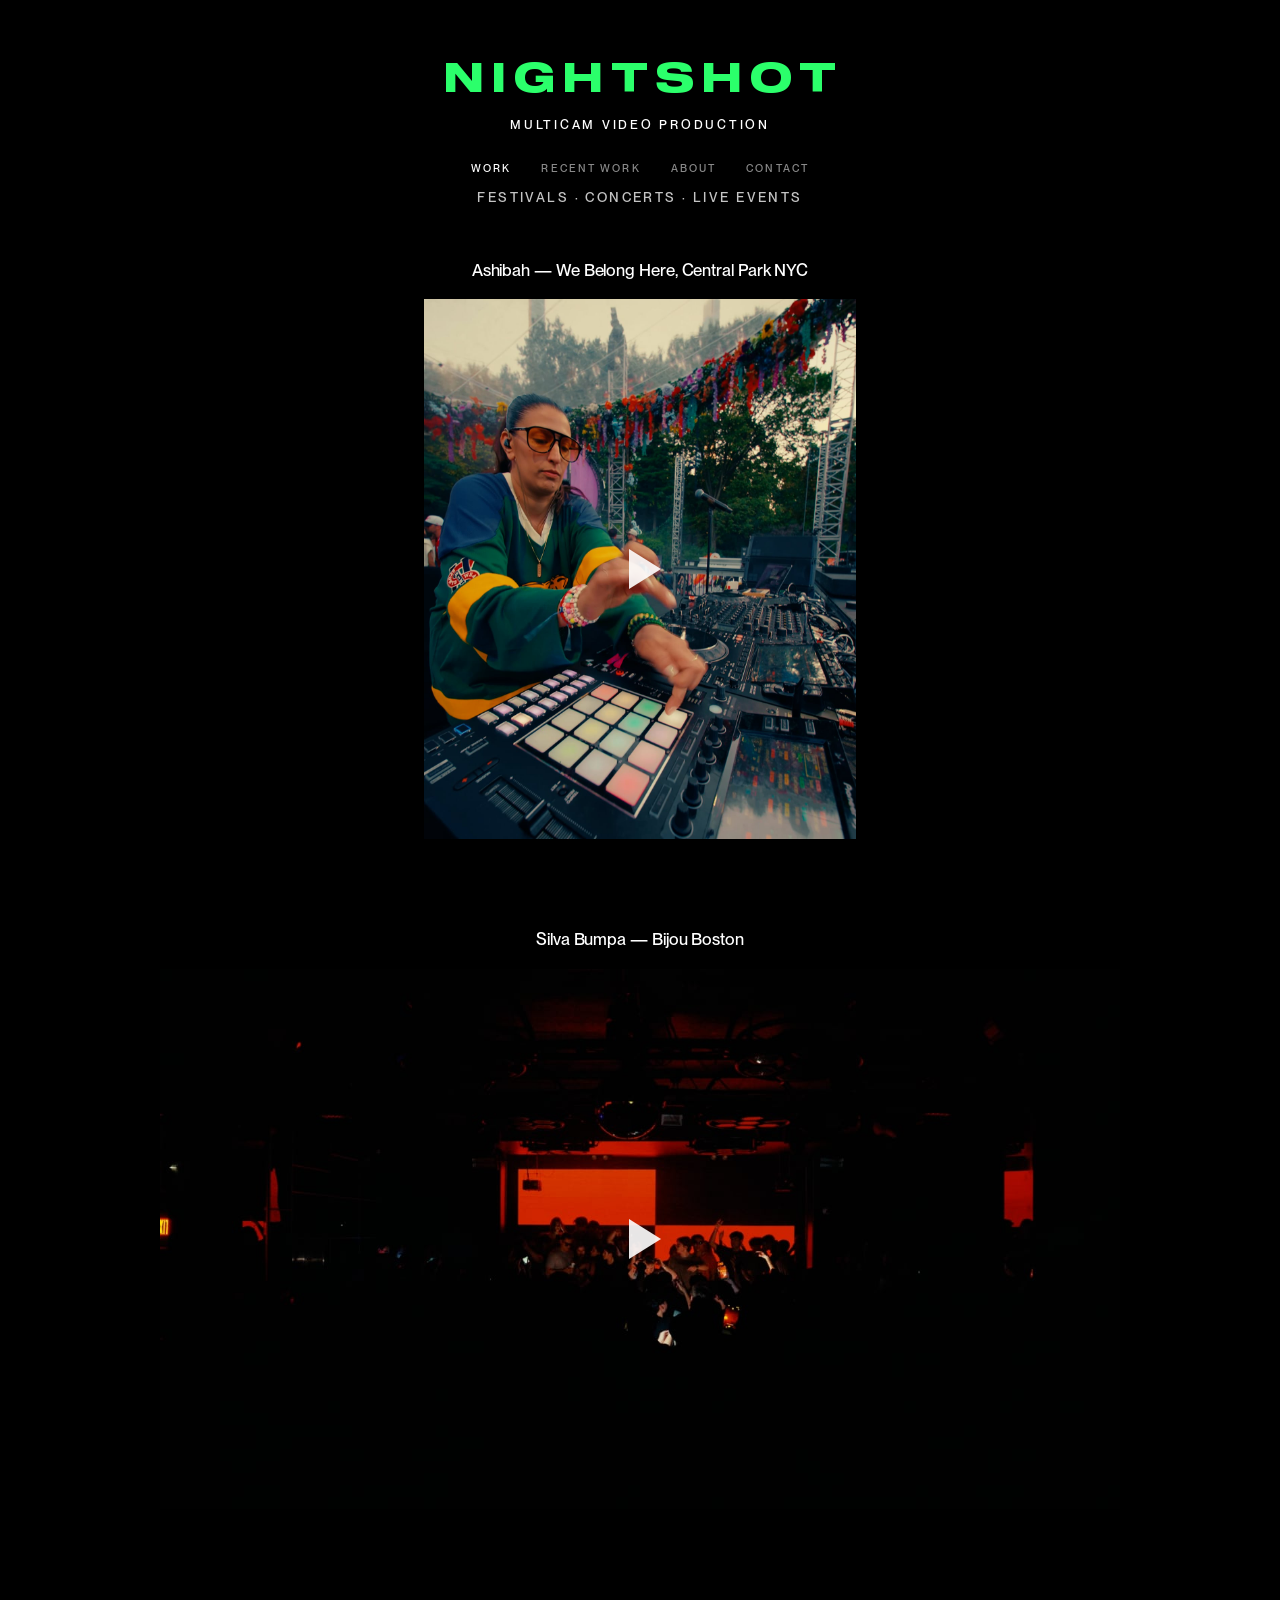
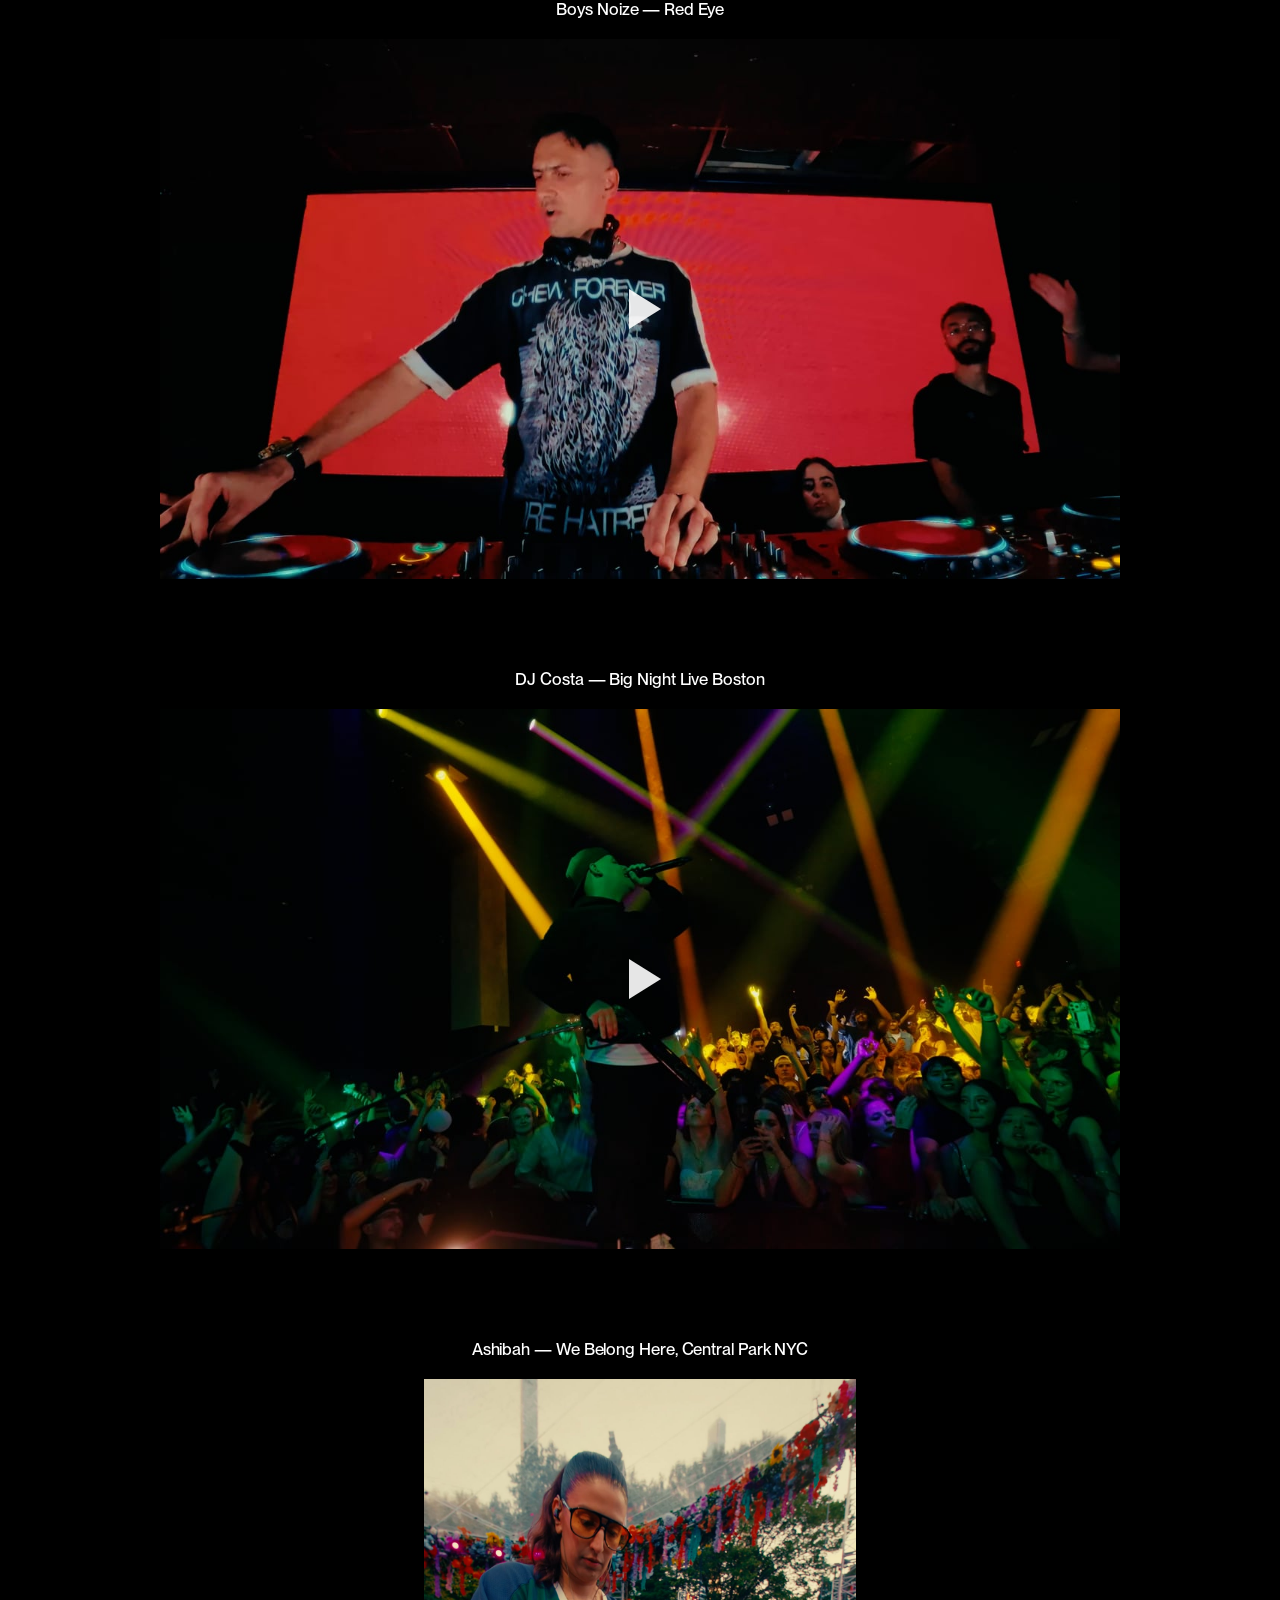
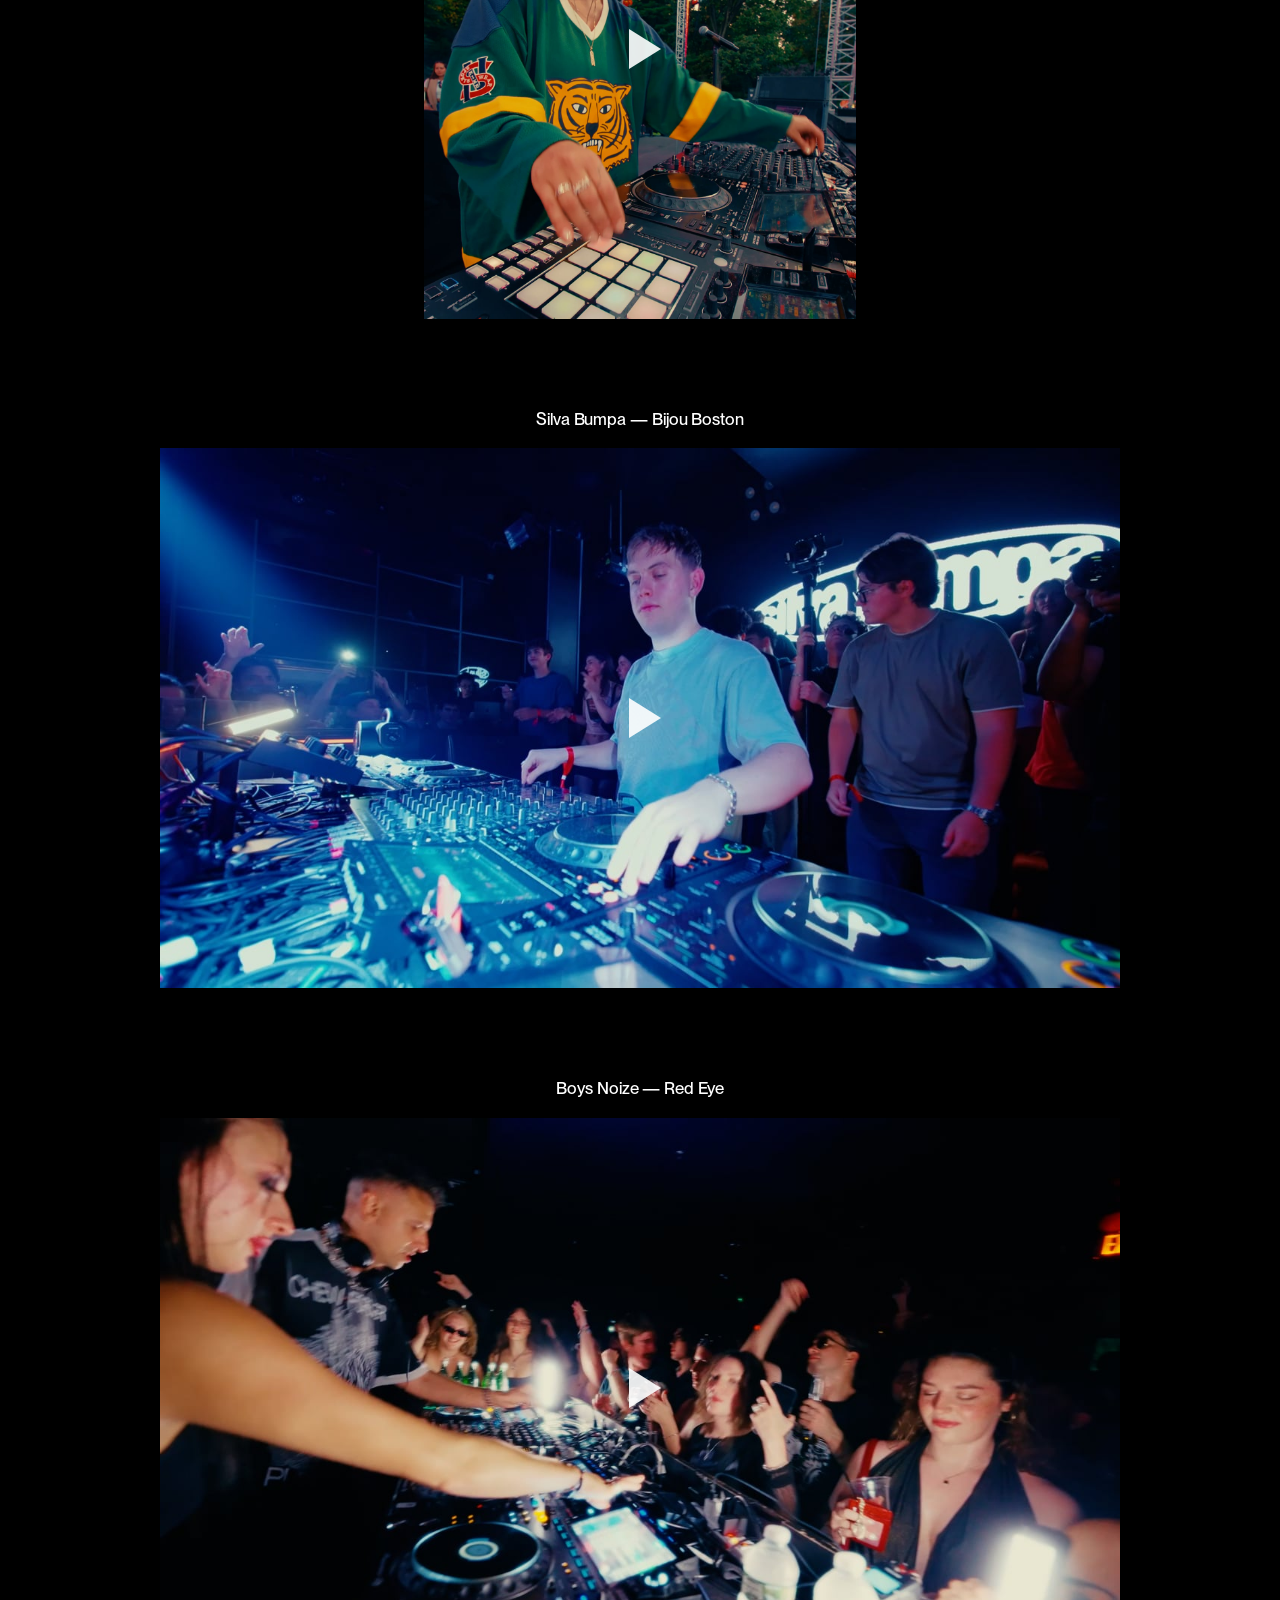
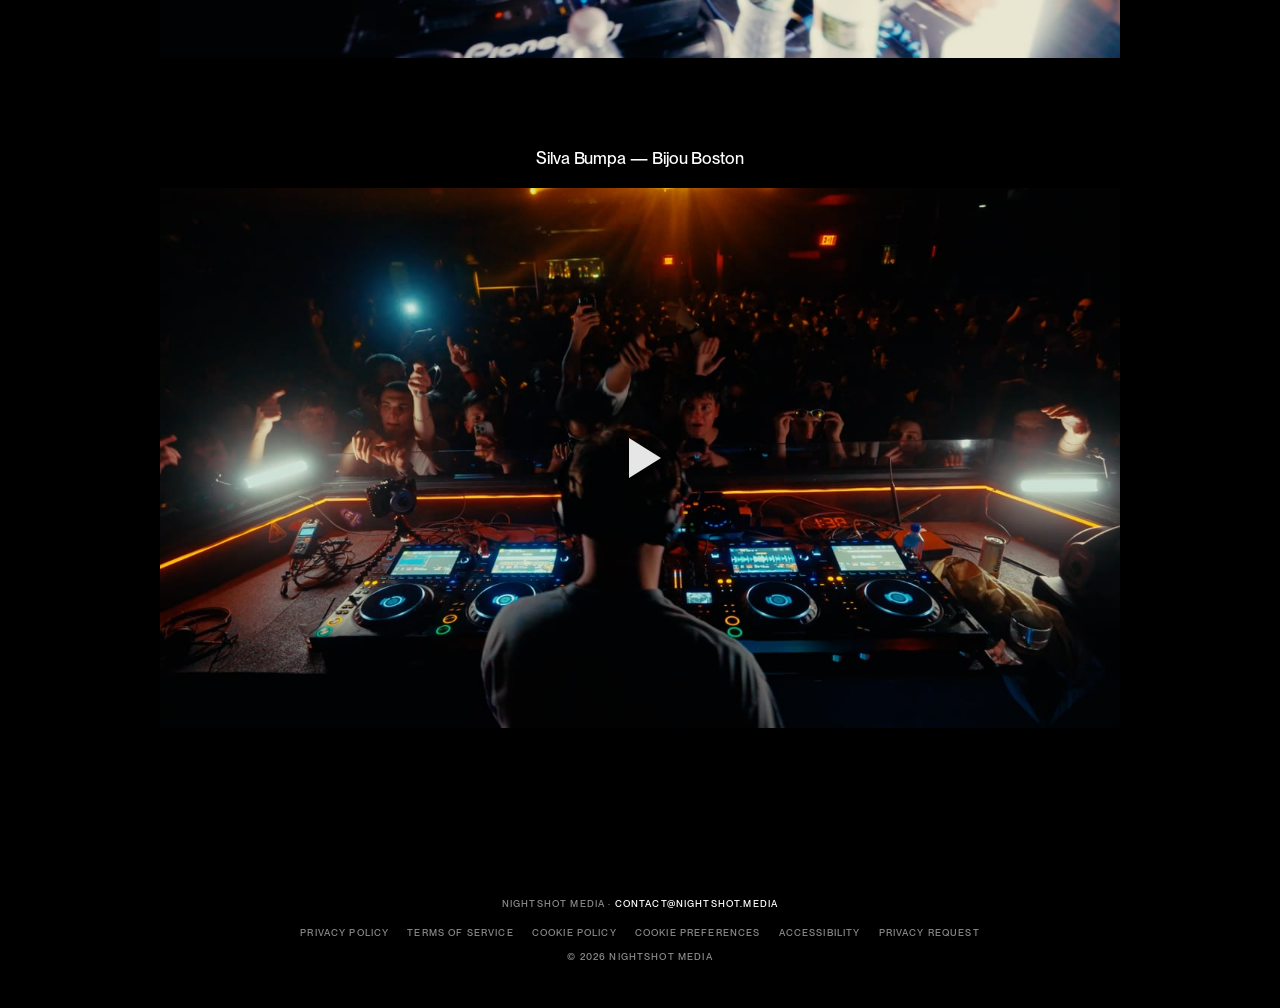
==== index.html @ e615f32a "Add Recent Work page and menu tab Co-Authored-By: Claude Sonnet 5.5 <noreply@anthropic.com> Claude-S" ====
<!DOCTYPE html>
<html lang="en">
<head>
  <meta charset="utf-8">
  <meta name="viewport" content="width=device-width, initial-scale=1">
  <meta http-equiv="Content-Security-Policy" content="default-src 'self'; script-src 'self'; style-src 'self'; img-src 'self' data:; font-src 'self'; frame-src https://player.vimeo.com; connect-src 'self'; object-src 'none'; base-uri 'self'; form-action 'self'">
  <meta name="referrer" content="strict-origin-when-cross-origin">
  <title>Nightshot Media — Multicam Video Production</title>
  <meta name="description" content="Multicam video production portfolio by Nightshot Media: festivals, concerts and live events.">
  <link rel="preload" href="fonts/sequel-100-black.woff2" as="font" type="font/woff2" crossorigin>
  <link rel="preload" href="fonts/pp-neue-montreal-400.woff2" as="font" type="font/woff2" crossorigin>
  <link rel="preload" href="fonts/pp-neue-montreal-500.woff2" as="font" type="font/woff2" crossorigin>
  <link rel="stylesheet" href="style.css?v=20261116">
</head>
<body>
<a class="skip" href="#main">Skip to content</a>

<header>
  <a class="logo" href="index.html">Nightshot</a>
  <h1 class="tagline">Multicam Video Production</h1>
  <nav aria-label="Main">
    <a href="index.html" class="active" aria-current="page">Work</a>
    <a href="recent-work.html">Recent Work</a>
    <a href="about.html">About</a>
    <a href="contact.html">Contact</a>
  </nav>
  <p class="subline">Festivals &middot; Concerts &middot; Live Events</p>
</header>

<main id="main">
<div class="work">
  <!--
    TO ADD YOUR OWN VIDEOS:
    1. Copy a whole <article> block below.
    2. Set data-video to the Vimeo embed URL (https://player.vimeo.com/video/VIDEO_ID)
       and data-title + the button's aria-label to the project title.
    3. Optional thumbnail: put a JPG in images/ and add <img src="images/yourfile.jpg" alt="">
       inside the button (the empty alt is correct: the button's label already names the video).
  -->
  <article class="project">
    <h2>Ashibah — We Belong Here, Central Park NYC</h2>
    <div class="video" data-video="https://player.vimeo.com/video/1246721090" data-title="Ashibah — We Belong Here, Central Park NYC">
      <button type="button" class="video-play" aria-label="Play video: Ashibah — We Belong Here, Central Park NYC"><img src="images/ashibah-1.jpg" alt=""><span class="play" aria-hidden="true"></span></button>
    </div>
  </article>

  <article class="project">
    <h2>Silva Bumpa — Bijou Boston</h2>
    <div class="video" data-video="https://player.vimeo.com/video/1246507115" data-title="Silva Bumpa — Bijou Boston">
      <button type="button" class="video-play" aria-label="Play video: Silva Bumpa — Bijou Boston"><img src="images/silva-bumpa-1.jpg" alt=""><span class="play" aria-hidden="true"></span></button>
    </div>
  </article>

  <article class="project">
    <h2>Boys Noize — Red Eye</h2>
    <div class="video" data-video="https://player.vimeo.com/video/1246507116" data-title="Boys Noize — Red Eye">
      <button type="button" class="video-play" aria-label="Play video: Boys Noize — Red Eye"><img src="images/boys-noize-2.jpg" alt=""><span class="play" aria-hidden="true"></span></button>
    </div>
  </article>

  <article class="project">
    <h2>DJ Costa — Big Night Live Boston</h2>
    <div class="video" data-video="https://player.vimeo.com/video/1246507117" data-title="DJ Costa — Big Night Live Boston">
      <button type="button" class="video-play" aria-label="Play video: DJ Costa — Big Night Live Boston"><img src="images/happy-daze.jpg" alt=""><span class="play" aria-hidden="true"></span></button>
    </div>
  </article>

  <article class="project">
    <h2>Ashibah — We Belong Here, Central Park NYC</h2>
    <div class="video" data-video="https://player.vimeo.com/video/1246721082" data-title="Ashibah — We Belong Here, Central Park NYC">
      <button type="button" class="video-play" aria-label="Play video: Ashibah — We Belong Here, Central Park NYC"><img src="images/ashibah-2.jpg" alt=""><span class="play" aria-hidden="true"></span></button>
    </div>
  </article>

  <article class="project">
    <h2>Silva Bumpa — Bijou Boston</h2>
    <div class="video" data-video="https://player.vimeo.com/video/1246507118" data-title="Silva Bumpa — Bijou Boston">
      <button type="button" class="video-play" aria-label="Play video: Silva Bumpa — Bijou Boston"><img src="images/silva-bumpa-2.jpg" alt=""><span class="play" aria-hidden="true"></span></button>
    </div>
  </article>

  <article class="project">
    <h2>Boys Noize — Red Eye</h2>
    <div class="video" data-video="https://player.vimeo.com/video/1246507113" data-title="Boys Noize — Red Eye">
      <button type="button" class="video-play" aria-label="Play video: Boys Noize — Red Eye"><img src="images/boys-noize-1.jpg" alt=""><span class="play" aria-hidden="true"></span></button>
    </div>
  </article>

  <article class="project">
    <h2>Silva Bumpa — Bijou Boston</h2>
    <div class="video" data-video="https://player.vimeo.com/video/1246724675" data-title="Silva Bumpa — Bijou Boston">
      <button type="button" class="video-play" aria-label="Play video: Silva Bumpa — Bijou Boston"><img src="images/silva-bumpa-3.jpg" alt=""><span class="play" aria-hidden="true"></span></button>
    </div>
  </article>
</div>
</main>

<footer>
  <p class="biz">Nightshot Media &middot; <a href="mailto:contact@nightshot.media">contact@nightshot.media</a></p>
  <nav class="legal-nav" aria-label="Legal and privacy">
    <a href="privacy.html">Privacy Policy</a>
    <a href="terms.html">Terms of Service</a>
    <a href="cookies.html">Cookie Policy</a>
    <button type="button" class="linkbtn" data-cookie-prefs>Cookie Preferences</button>
    <a href="accessibility.html">Accessibility</a>
    <a href="privacy-request.html">Privacy Request</a>
  </nav>
  <span class="copy">&copy; <span class="yr"></span> Nightshot Media</span>
</footer>

<script src="js/consent.js?v=20261116" defer></script>
<script src="js/site.js?v=20261116" defer></script>
</body>
</html>
---- style.css ----
/* Self-hosted fonts. PP Neue Montreal: see ASSET_LICENSE_AUDIT.md. Inter (SIL OFL 1.1, fonts/OFL-inter.txt) is the fallback. */
@font-face { font-family: "Sequel"; src: url("fonts/sequel-100-black.woff2") format("woff2"); font-weight: 400; font-style: normal; font-display: swap; }
@font-face { font-family: "PP Neue Montreal"; src: url("fonts/pp-neue-montreal-400.woff2") format("woff2"); font-weight: 400; font-style: normal; font-display: swap; }
@font-face { font-family: "PP Neue Montreal"; src: url("fonts/pp-neue-montreal-500.woff2") format("woff2"); font-weight: 500; font-style: normal; font-display: swap; }
@font-face { font-family: "PP Neue Montreal"; src: url("fonts/pp-neue-montreal-700.woff2") format("woff2"); font-weight: 700; font-style: normal; font-display: swap; }
@font-face {
  font-family: "Inter";
  src: url("fonts/inter.woff2") format("woff2");
  font-weight: 100 900; font-style: normal; font-display: swap;
}
:root {
  --sans: "PP Neue Montreal", "Inter", -apple-system, BlinkMacSystemFont, "Helvetica Neue", Arial, sans-serif;
  --bg: #000;
  --text: #fff;
  --muted: #8a8a8a;
  --line: #222;
  --field-border: #767676;
  --green: #2bff6b;
}
* { box-sizing: border-box; margin: 0; padding: 0; }
body {
  background: var(--bg);
  color: var(--text);
  font-family: var(--sans);
  line-height: 1.6;
  text-align: center;
  -webkit-font-smoothing: antialiased;
}
.tagline, .project h2, .page h1, nav a, .subline, label, .btn, footer { font-family: var(--sans); font-weight: 500; }
a { color: inherit; text-decoration: none; }
a.btn { display: inline-block; }

/* Header */
header { padding: 56px 24px 0; }
.logo { font-family: "Sequel", var(--sans); font-weight: 400; color: var(--green); display: inline-block; font-size: clamp(1.6rem, 5vw, 2.5rem); letter-spacing: 0.2em; text-transform: uppercase; padding-left: 0.2em; line-height: 1.2; }
nav { margin-top: 28px; display: flex; justify-content: center; flex-wrap: wrap; gap: 14px 30px; }
nav a { font-size: 0.66rem; letter-spacing: 0.2em; text-transform: uppercase; color: var(--muted); transition: color .2s; }
nav a:hover, nav a.active { color: var(--text); }

/* Tagline (under the logo) and sub-line (under the nav) */
.tagline { font-size: 0.78rem; font-weight: 500; letter-spacing: 0.22em; text-transform: uppercase; line-height: 1.4; margin-top: 12px; }
.subline { font-size: clamp(0.7rem, 3.2vw, 0.84rem); font-weight: 500; letter-spacing: 0.18em; text-transform: uppercase; color: #c4c4c4; margin-top: 9px; line-height: 1.5; }

/* Work: one big video per row */
.work { max-width: 1000px; margin: 52px auto 0; padding: 0 20px 40px; }
.project { margin-bottom: 90px; }
.project h2 { font-size: 1.05rem; font-weight: 500; letter-spacing: -0.005em; line-height: 1.3; margin-bottom: 18px; }
.project .cat { font-size: 0.68rem; letter-spacing: 0.2em; text-transform: uppercase; color: var(--muted); margin: 6px 0 22px; }
.video { position: relative; aspect-ratio: 16/9; background: linear-gradient(135deg, #17171b, #060607); overflow: hidden; }
.video-play { position: absolute; inset: 0; width: 100%; height: 100%; padding: 0; border: 0; background: none; cursor: pointer; color: inherit; }
.video img { position: absolute; inset: 0; width: 100%; height: 100%; object-fit: contain; background: #000; }
.video iframe { position: absolute; inset: 0; width: 100%; height: 100%; border: 0; }
.play { position: absolute; inset: 0; margin: auto; width: 0; height: 0; border-left: 32px solid #fff; border-top: 20px solid transparent; border-bottom: 20px solid transparent; transform: translateX(5px); opacity: .9; transition: transform .2s, opacity .2s; }
.video-play:hover .play, .video-play:focus-visible .play { opacity: 1; transform: translateX(5px) scale(1.12); }

/* About + Contact */
.page { max-width: 560px; margin: 70px auto 120px; padding: 0 24px; }
.page h1 { font-size: clamp(1.7rem, 4vw, 2.2rem); letter-spacing: -0.025em; margin-bottom: 18px; }
.page p { color: var(--muted); margin-bottom: 30px; }
.page .email { color: var(--text); border-bottom: 1px solid var(--muted); }
form { display: flex; flex-direction: column; gap: 18px; text-align: left; margin-top: 36px; }
label { font-size: 0.7rem; letter-spacing: 0.14em; text-transform: uppercase; color: var(--muted); display: flex; flex-direction: column; gap: 8px; }
input, textarea, select { background: #0c0c0c; border: 1px solid var(--field-border); color: var(--text); padding: 13px 14px; font-family: var(--sans); font-size: 1rem; line-height: 1.4; transition: border-color .2s; }
input:focus, textarea:focus, select:focus { border-color: var(--text); }
::placeholder { color: #8a8a8a; opacity: 1; }
textarea { min-height: 150px; resize: vertical; }
.btn { align-self: center; margin-top: 8px; padding: 13px 34px; background: var(--text); color: var(--bg); border: 0; font-size: 0.72rem; letter-spacing: 0.12em; text-transform: uppercase; font-weight: 600; cursor: pointer; transition: opacity .2s; }
.btn:hover { opacity: .8; }

/* Footer */
footer { padding: 38px 24px 44px; font-size: 0.6rem; letter-spacing: 0.12em; text-transform: uppercase; color: var(--muted); }
footer a:hover { color: var(--text); }
footer .copy { display: block; margin-top: 8px; }

@media (max-width: 560px) {
  header { padding-top: 40px; }
  .logo { font-size: 1.6rem; }
  .project { margin-bottom: 60px; }
  .play { border-left-width: 24px; border-top-width: 15px; border-bottom-width: 15px; }
}

/* ---------- Accessibility ---------- */
.sr-only { position: absolute; width: 1px; height: 1px; margin: -1px; padding: 0; overflow: hidden; clip: rect(0,0,0,0); white-space: nowrap; border: 0; }
.skip { position: absolute; left: 12px; top: -60px; z-index: 100; background: var(--text); color: var(--bg); padding: 10px 16px; font-size: 0.8rem; }
.skip:focus { top: 12px; }
a:focus-visible, button:focus-visible, input:focus-visible, textarea:focus-visible, select:focus-visible, iframe:focus-visible {
  outline: 2px solid var(--green); outline-offset: 3px;
}
.video-play:focus-visible { outline-offset: -4px; }
@media (prefers-reduced-motion: reduce) {
  * { transition: none !important; scroll-behavior: auto !important; }
}

/* ---------- Footer legal links ---------- */
footer .biz a { color: var(--text); }
.legal-nav { display: flex; flex-wrap: wrap; justify-content: center; gap: 8px 18px; margin: 14px auto 0; max-width: 900px; }
.legal-nav a, .linkbtn { color: var(--muted); font-size: 0.6rem; letter-spacing: 0.12em; font-weight: 500; }
.legal-nav a:hover, .linkbtn:hover { color: var(--text); }
.linkbtn { background: none; border: 0; padding: 0; font: inherit; letter-spacing: inherit; text-transform: inherit; cursor: pointer; }

/* ---------- Forms ---------- */
select { appearance: auto; }
.note { font-size: 0.82rem; color: var(--muted); text-align: left; line-height: 1.6; }
.note a, .legal a, .page p a { text-decoration: underline; text-underline-offset: 3px; }
.form-status { min-height: 1.4em; font-size: 0.9rem; color: var(--text); text-align: left; }
.form-status.ok { color: var(--green); }
.form-status.error { color: #ff9b9b; }
.hp { position: absolute; left: -9999px; width: 1px; height: 1px; overflow: hidden; }
.btn-row { display: flex; flex-wrap: wrap; gap: 10px; justify-content: center; }
.btn-row .btn { margin-top: 0; }

/* ---------- Click-to-load video notice ---------- */
.video-consent { position: absolute; inset: 0; display: flex; flex-direction: column; justify-content: center; align-items: center; gap: 16px; padding: 20px; background: rgba(0,0,0,.92); font-size: 0.85rem; line-height: 1.5; overflow: auto; }
.video-consent p { max-width: 52ch; }
.video-consent a { text-decoration: underline; text-underline-offset: 3px; }
.video-consent .btn { padding: 10px 18px; }

/* ---------- Cookie preferences dialog ---------- */
.consent-dialog { margin: auto; padding: 0; width: calc(100% - 32px); max-width: 540px; background: #0c0c0c; color: var(--text); border: 1px solid #5a5a5a; text-align: left; }
.consent-dialog::backdrop { background: rgba(0,0,0,.8); }
.consent-inner { position: relative; padding: 30px 26px 26px; display: flex; flex-direction: column; gap: 16px; font-size: 0.9rem; }
.consent-inner h2 { font-family: var(--sans); font-weight: 500; font-size: 1.4rem; letter-spacing: -0.02em; line-height: 1.2; padding-right: 32px; }
.consent-inner p { color: #cfcfcf; }
.consent-close { position: absolute; top: 10px; right: 14px; background: none; border: 0; color: var(--text); font-size: 1.8rem; line-height: 1; cursor: pointer; padding: 4px 8px; }
.consent-row { display: flex; justify-content: space-between; align-items: flex-start; gap: 16px; padding: 14px 0; border-top: 1px solid var(--line); }
.consent-row label { display: flex; flex-direction: column; gap: 6px; text-transform: none; letter-spacing: 0; font-family: var(--sans); font-weight: 400; font-size: inherit; color: var(--text); }
.consent-desc, .consent-row p { color: #b5b5b5; font-size: 0.82rem; line-height: 1.5; margin-top: 4px; }
.consent-row input[type=checkbox] { width: 22px; height: 22px; accent-color: var(--green); flex: none; margin-top: 2px; }
.consent-links { font-size: 0.8rem; }
.consent-links a { text-decoration: underline; text-underline-offset: 3px; }
.consent-inner .btn { padding: 11px 18px; font-size: 0.66rem; }

/* ---------- Legal pages ---------- */
.legal { max-width: 68ch; margin: 64px auto 110px; padding: 0 24px; text-align: left; }
.legal h1 { font-family: var(--sans); font-weight: 500; font-size: clamp(1.8rem, 4.5vw, 2.4rem); letter-spacing: -0.025em; text-align: center; line-height: 1.2; }
.legal .updated { text-align: center; color: var(--muted); font-size: 0.82rem; margin: 10px 0 40px; }
.legal h2 { font-family: var(--sans); font-weight: 600; font-size: 0.76rem; letter-spacing: 0.16em; text-transform: uppercase; margin: 42px 0 12px; line-height: 1.5; }
.legal h3 { font-size: 0.95rem; font-weight: 600; margin: 22px 0 6px; }
.legal p, .legal li { color: #d0d0d0; line-height: 1.75; font-size: 0.98rem; }
.legal p { margin-bottom: 14px; }
.legal ul { padding-left: 22px; margin-bottom: 14px; }
.legal li { margin-bottom: 6px; }
.legal .lead { color: var(--text); font-size: 1.05rem; }
.legal table { width: 100%; border-collapse: collapse; margin: 10px 0 20px; font-size: 0.88rem; }
.legal caption { text-align: left; color: var(--muted); padding-bottom: 8px; }
.legal th, .legal td { text-align: left; vertical-align: top; padding: 10px 12px; border: 1px solid #3a3a3a; color: #d0d0d0; }
.legal th { color: var(--text); font-weight: 600; background: #0c0c0c; }
.legal .table-wrap { overflow-x: auto; }
mark.todo { background: var(--green); color: #000; padding: 1px 6px; font-weight: 600; font-size: 0.9em; }
.legal form { margin-top: 28px; }
.legal .btn { margin-top: 8px; }
@media (max-width: 560px) {
  .legal { margin-top: 40px; }
  .consent-inner { padding: 26px 18px 20px; }
}
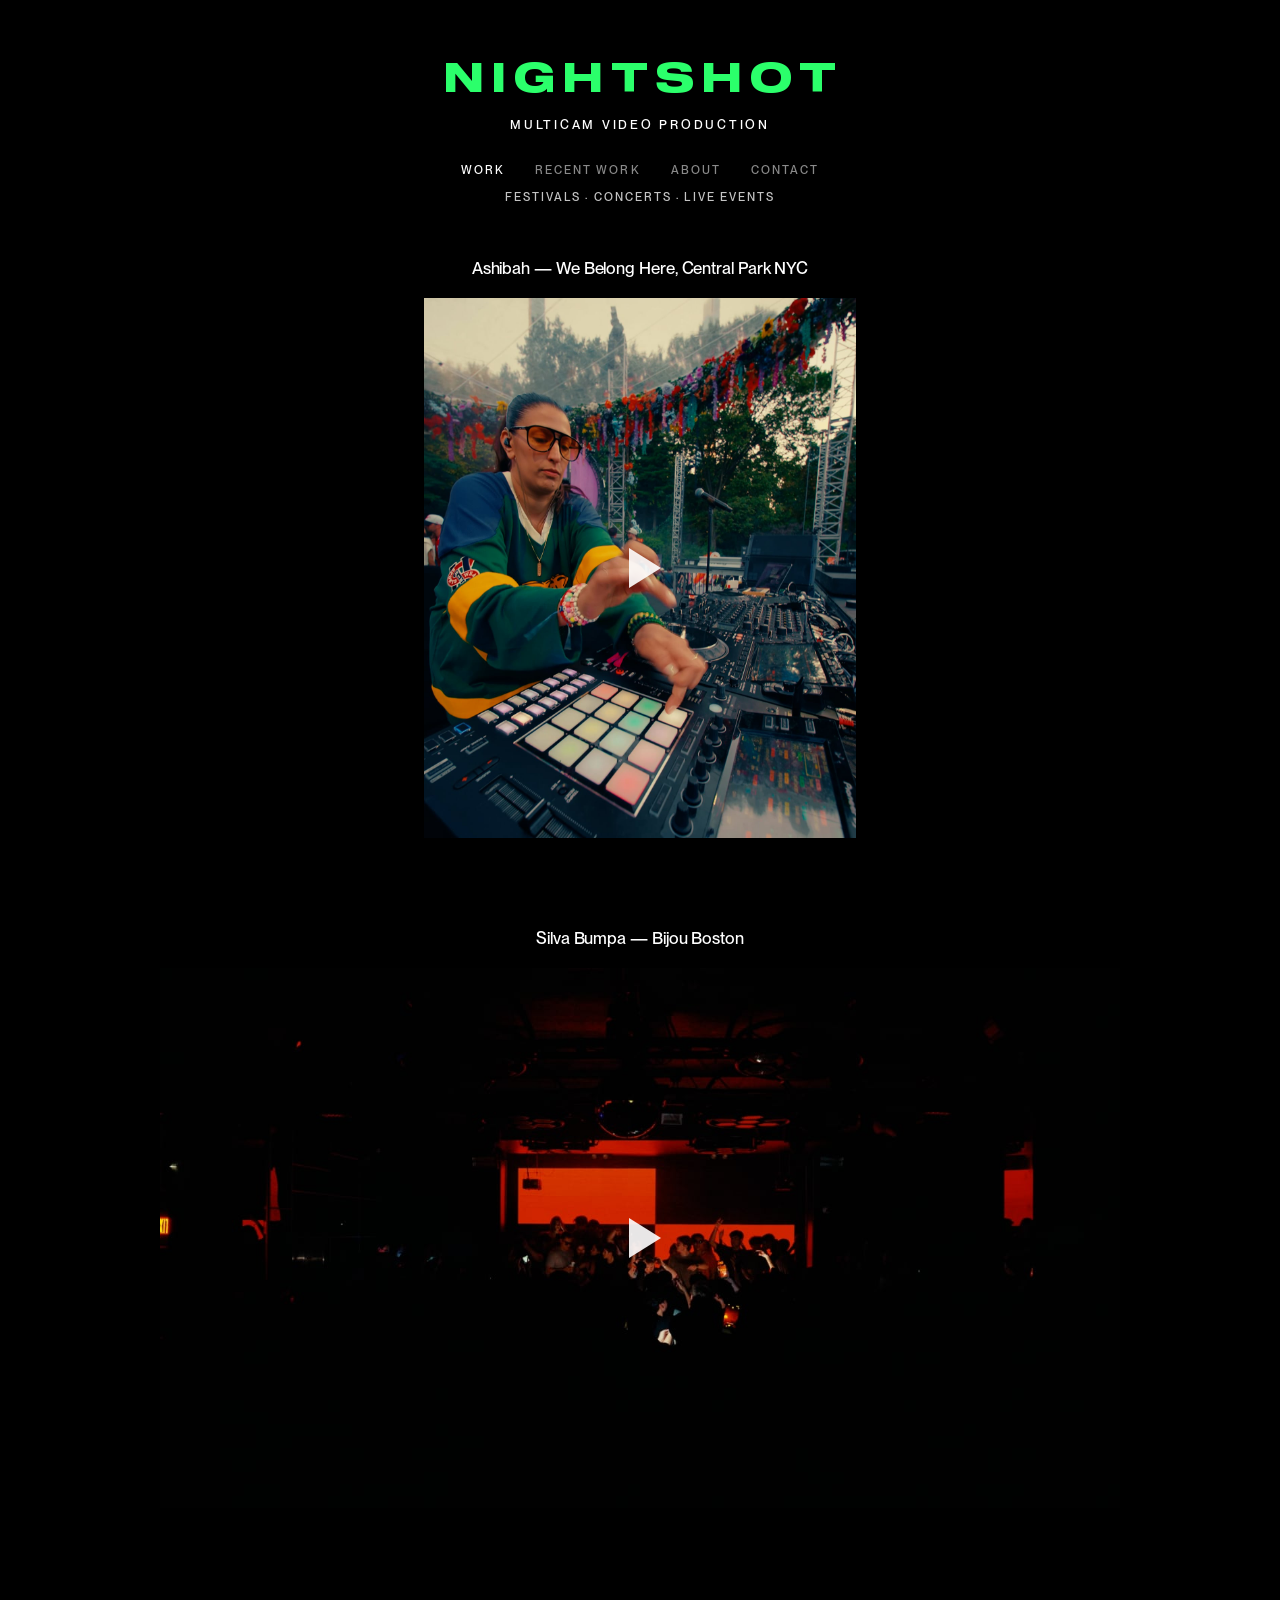
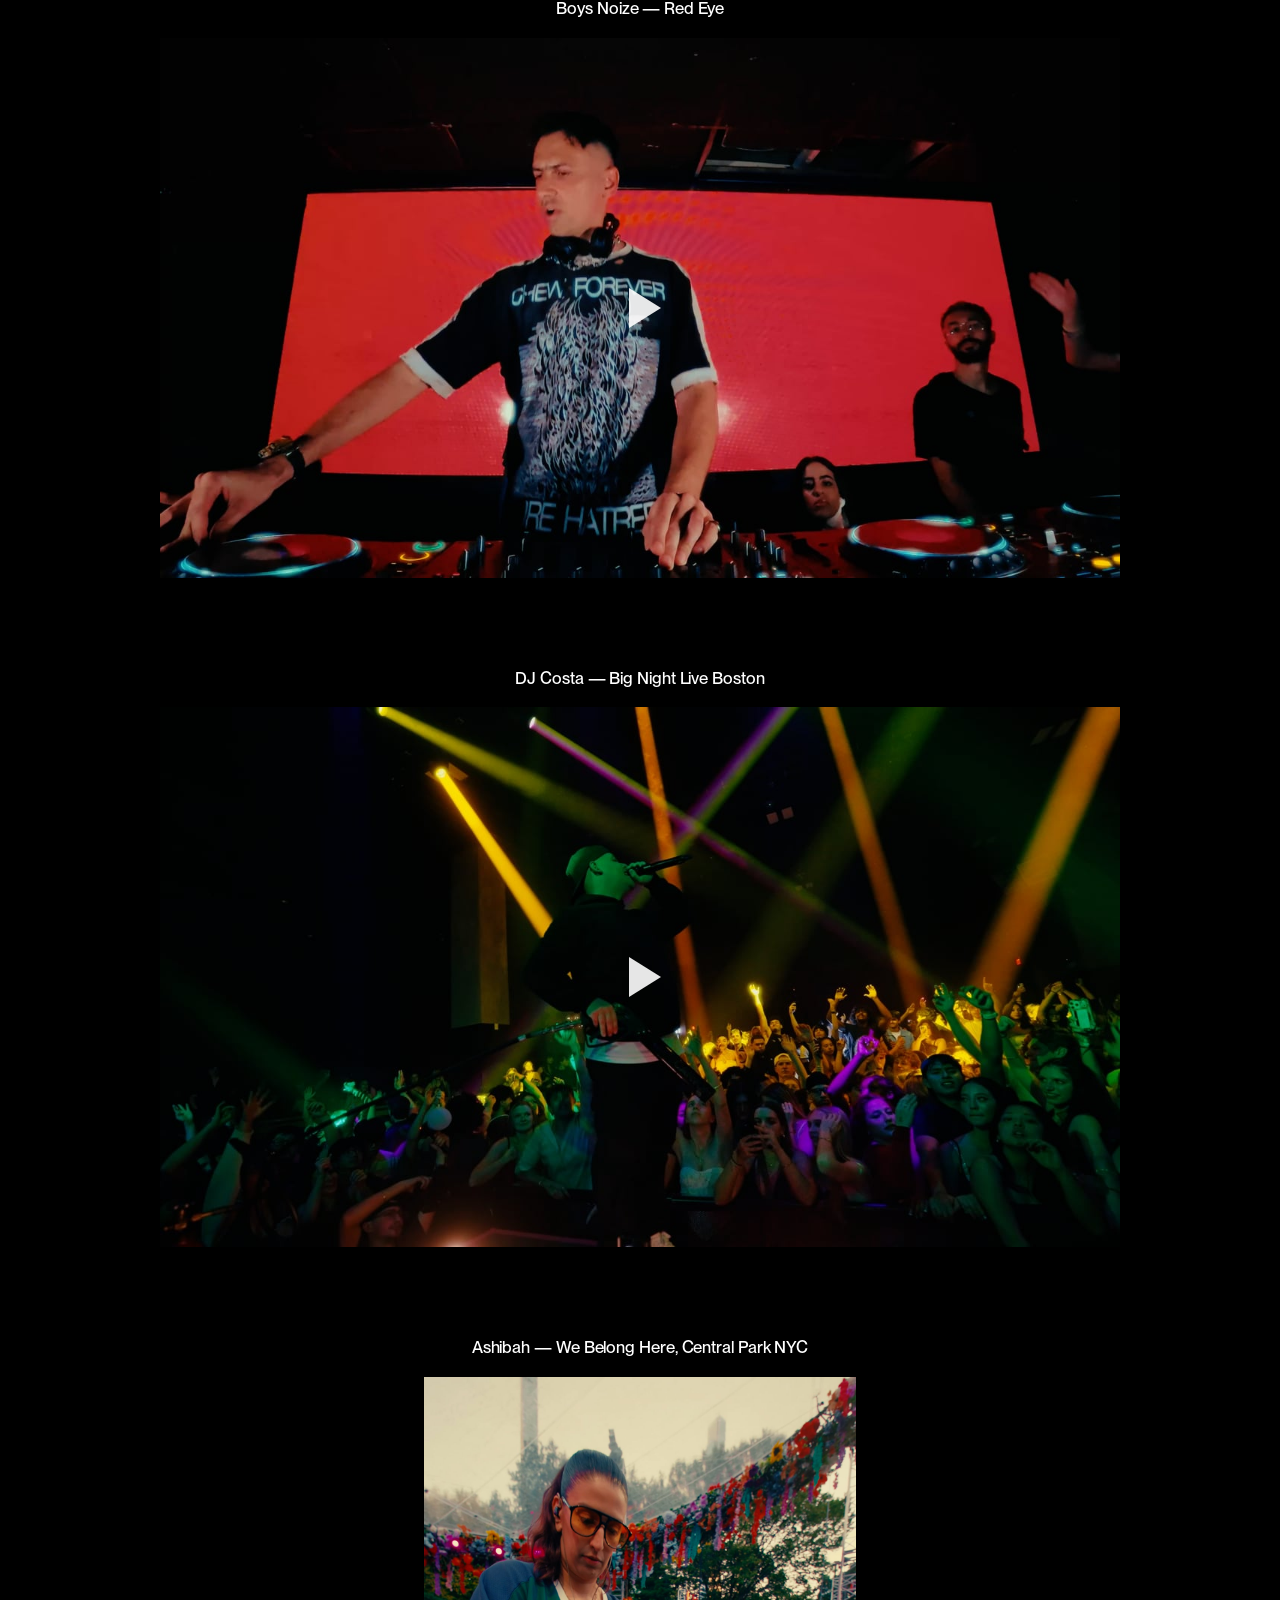
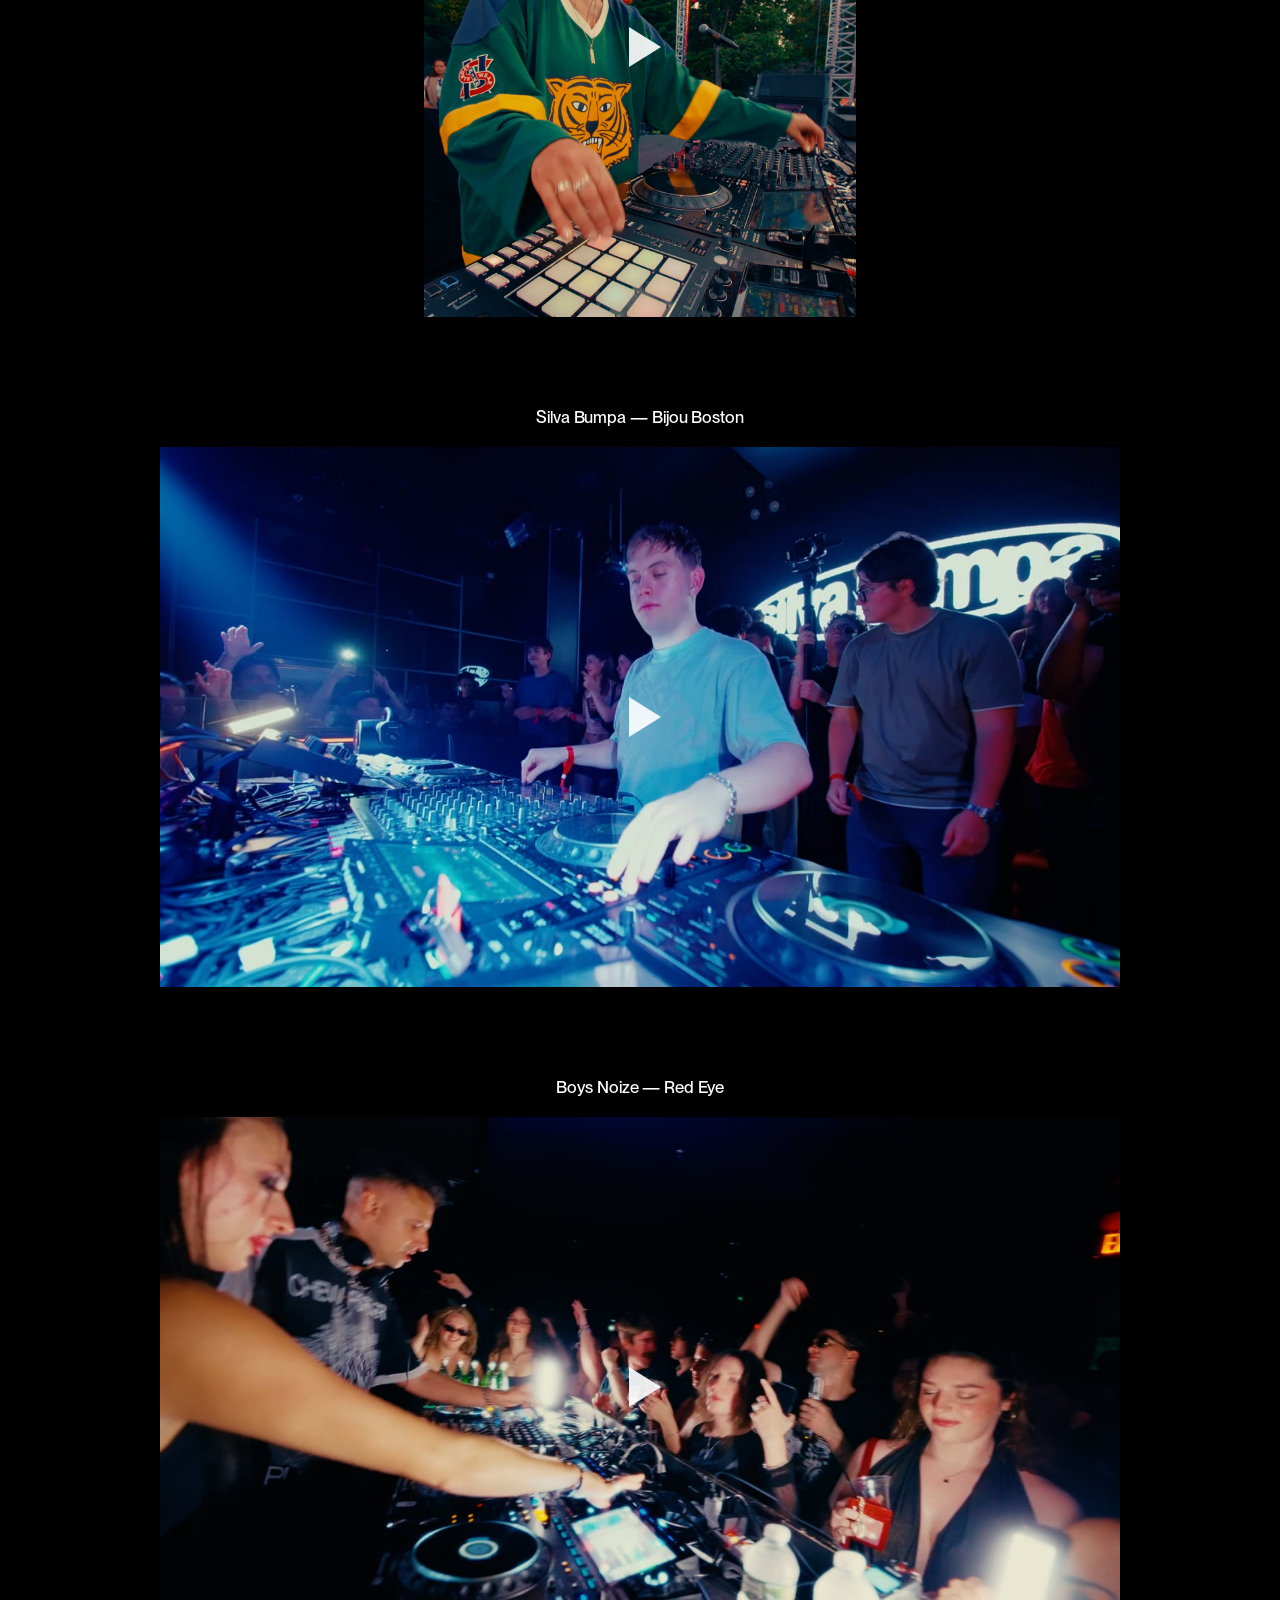
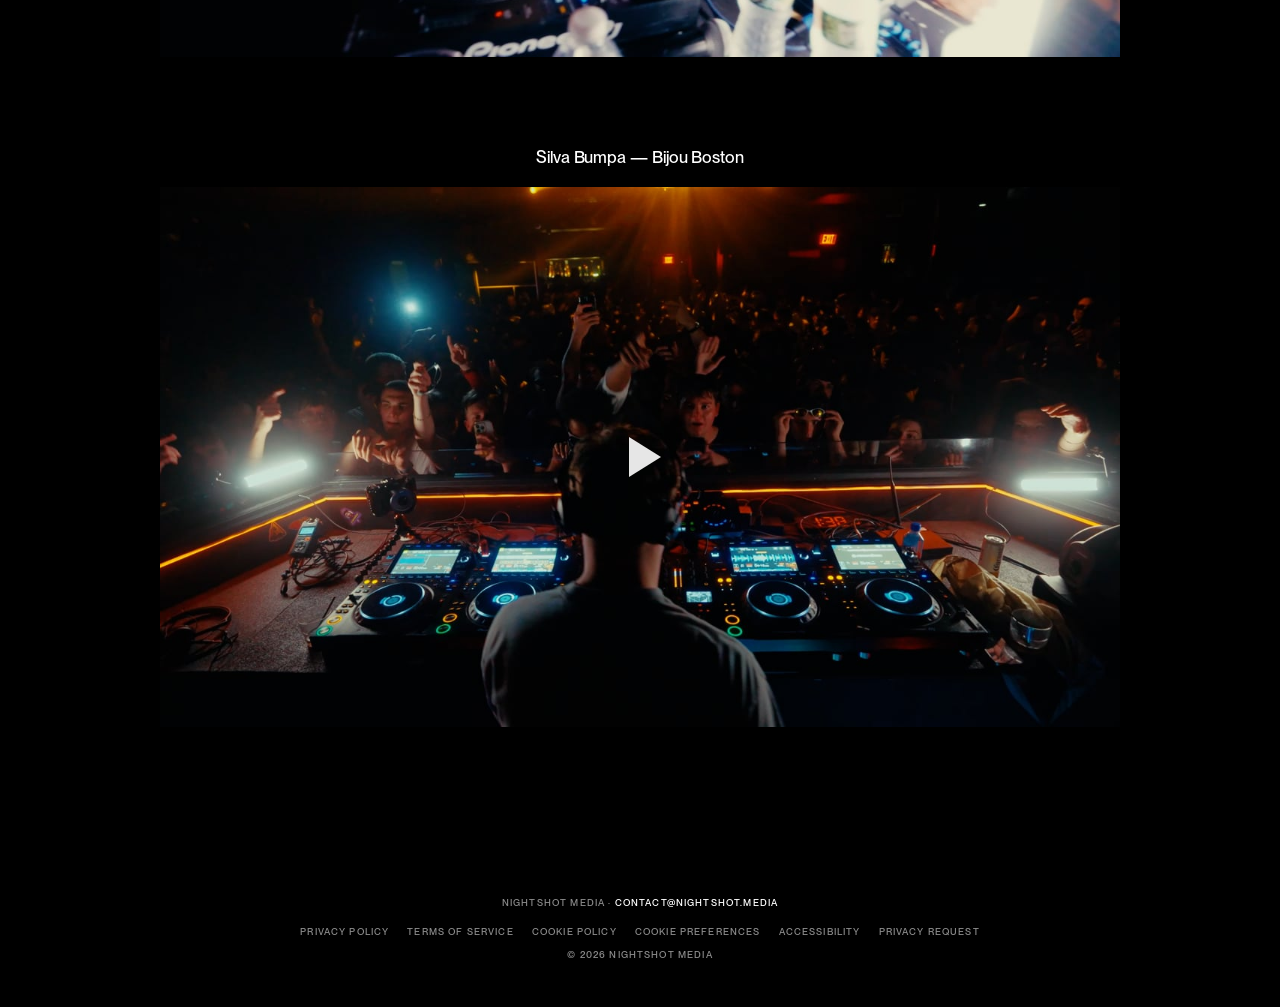
==== commit 3ece18a1: "Clean URLs (no .html), rename Sarah Landry to Sara Landry Co-Authored-By: Claude Sonnet 5.5 <noreply" ====
--- a/index.html
+++ b/index.html
@@ -16,13 +16,13 @@
 <a class="skip" href="#main">Skip to content</a>
 
 <header>
-  <a class="logo" href="index.html">Nightshot</a>
+  <a class="logo" href="./">Nightshot</a>
   <h1 class="tagline">Multicam Video Production</h1>
   <nav aria-label="Main">
-    <a href="index.html" class="active" aria-current="page">Work</a>
-    <a href="recent-work.html">Recent Work</a>
-    <a href="about.html">About</a>
-    <a href="contact.html">Contact</a>
+    <a href="./" class="active" aria-current="page">Work</a>
+    <a href="recent-work">Recent Work</a>
+    <a href="about">About</a>
+    <a href="contact">Contact</a>
   </nav>
   <p class="subline">Festivals &middot; Concerts &middot; Live Events</p>
 </header>
@@ -98,12 +98,12 @@
 <footer>
   <p class="biz">Nightshot Media &middot; <a href="mailto:contact@nightshot.media">contact@nightshot.media</a></p>
   <nav class="legal-nav" aria-label="Legal and privacy">
-    <a href="privacy.html">Privacy Policy</a>
-    <a href="terms.html">Terms of Service</a>
-    <a href="cookies.html">Cookie Policy</a>
+    <a href="privacy">Privacy Policy</a>
+    <a href="terms">Terms of Service</a>
+    <a href="cookies">Cookie Policy</a>
     <button type="button" class="linkbtn" data-cookie-prefs>Cookie Preferences</button>
-    <a href="accessibility.html">Accessibility</a>
-    <a href="privacy-request.html">Privacy Request</a>
+    <a href="accessibility">Accessibility</a>
+    <a href="privacy-request">Privacy Request</a>
   </nav>
   <span class="copy">&copy; <span class="yr"></span> Nightshot Media</span>
 </footer>
--- a/style.css
+++ b/style.css
@@ -34,12 +34,12 @@
 header { padding: 56px 24px 0; }
 .logo { font-family: "Sequel", var(--sans); font-weight: 400; color: var(--green); display: inline-block; font-size: clamp(1.6rem, 5vw, 2.5rem); letter-spacing: 0.2em; text-transform: uppercase; padding-left: 0.2em; line-height: 1.2; }
 nav { margin-top: 28px; display: flex; justify-content: center; flex-wrap: wrap; gap: 14px 30px; }
-nav a { font-size: 0.66rem; letter-spacing: 0.2em; text-transform: uppercase; color: var(--muted); transition: color .2s; }
+nav a { font-size: clamp(0.66rem, 3vw, 0.72rem); letter-spacing: 0.18em; text-transform: uppercase; color: var(--muted); transition: color .2s; }
 nav a:hover, nav a.active { color: var(--text); }
 
 /* Tagline (under the logo) and sub-line (under the nav) */
 .tagline { font-size: 0.78rem; font-weight: 500; letter-spacing: 0.22em; text-transform: uppercase; line-height: 1.4; margin-top: 12px; }
-.subline { font-size: clamp(0.7rem, 3.2vw, 0.84rem); font-weight: 500; letter-spacing: 0.18em; text-transform: uppercase; color: #c4c4c4; margin-top: 9px; line-height: 1.5; }
+.subline { font-size: clamp(0.66rem, 3vw, 0.72rem); font-weight: 500; letter-spacing: 0.18em; text-transform: uppercase; color: #c4c4c4; margin-top: 9px; line-height: 1.5; }
 
 /* Work: one big video per row */
 .work { max-width: 1000px; margin: 52px auto 0; padding: 0 20px 40px; }
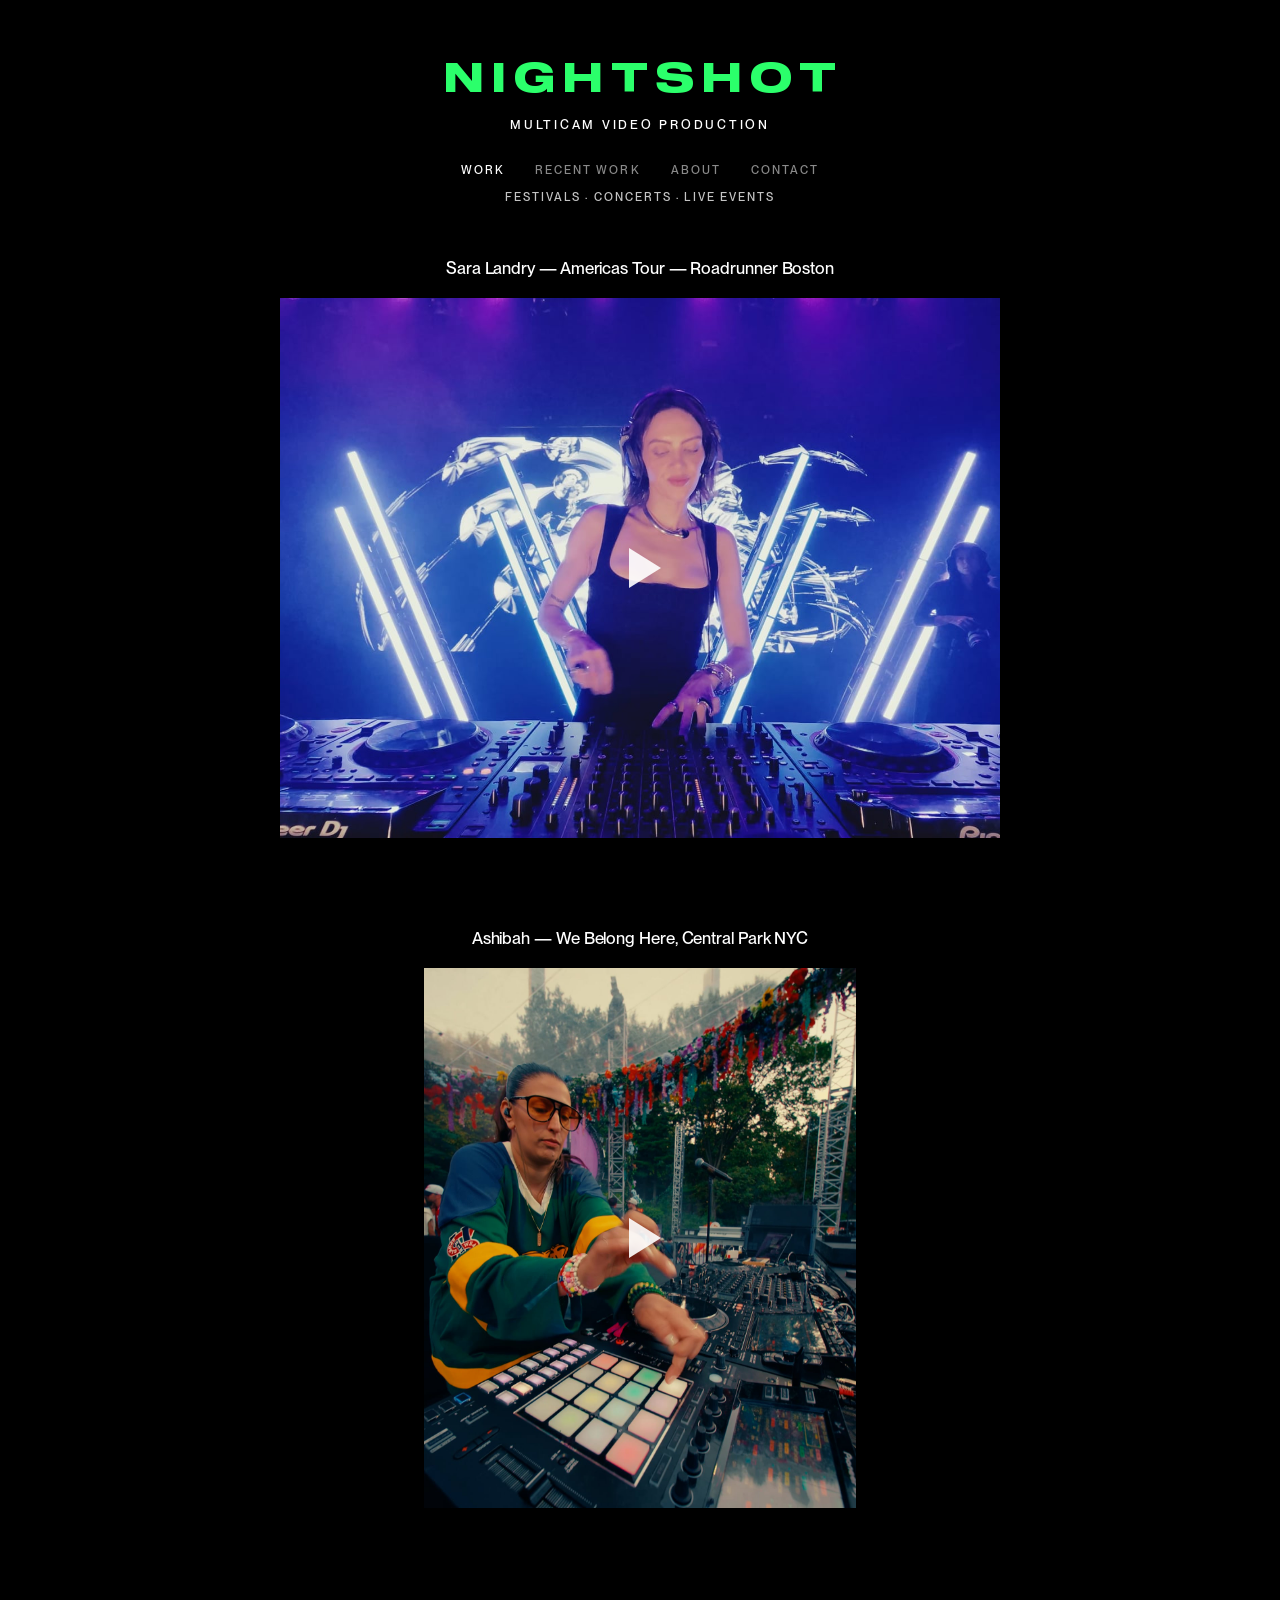
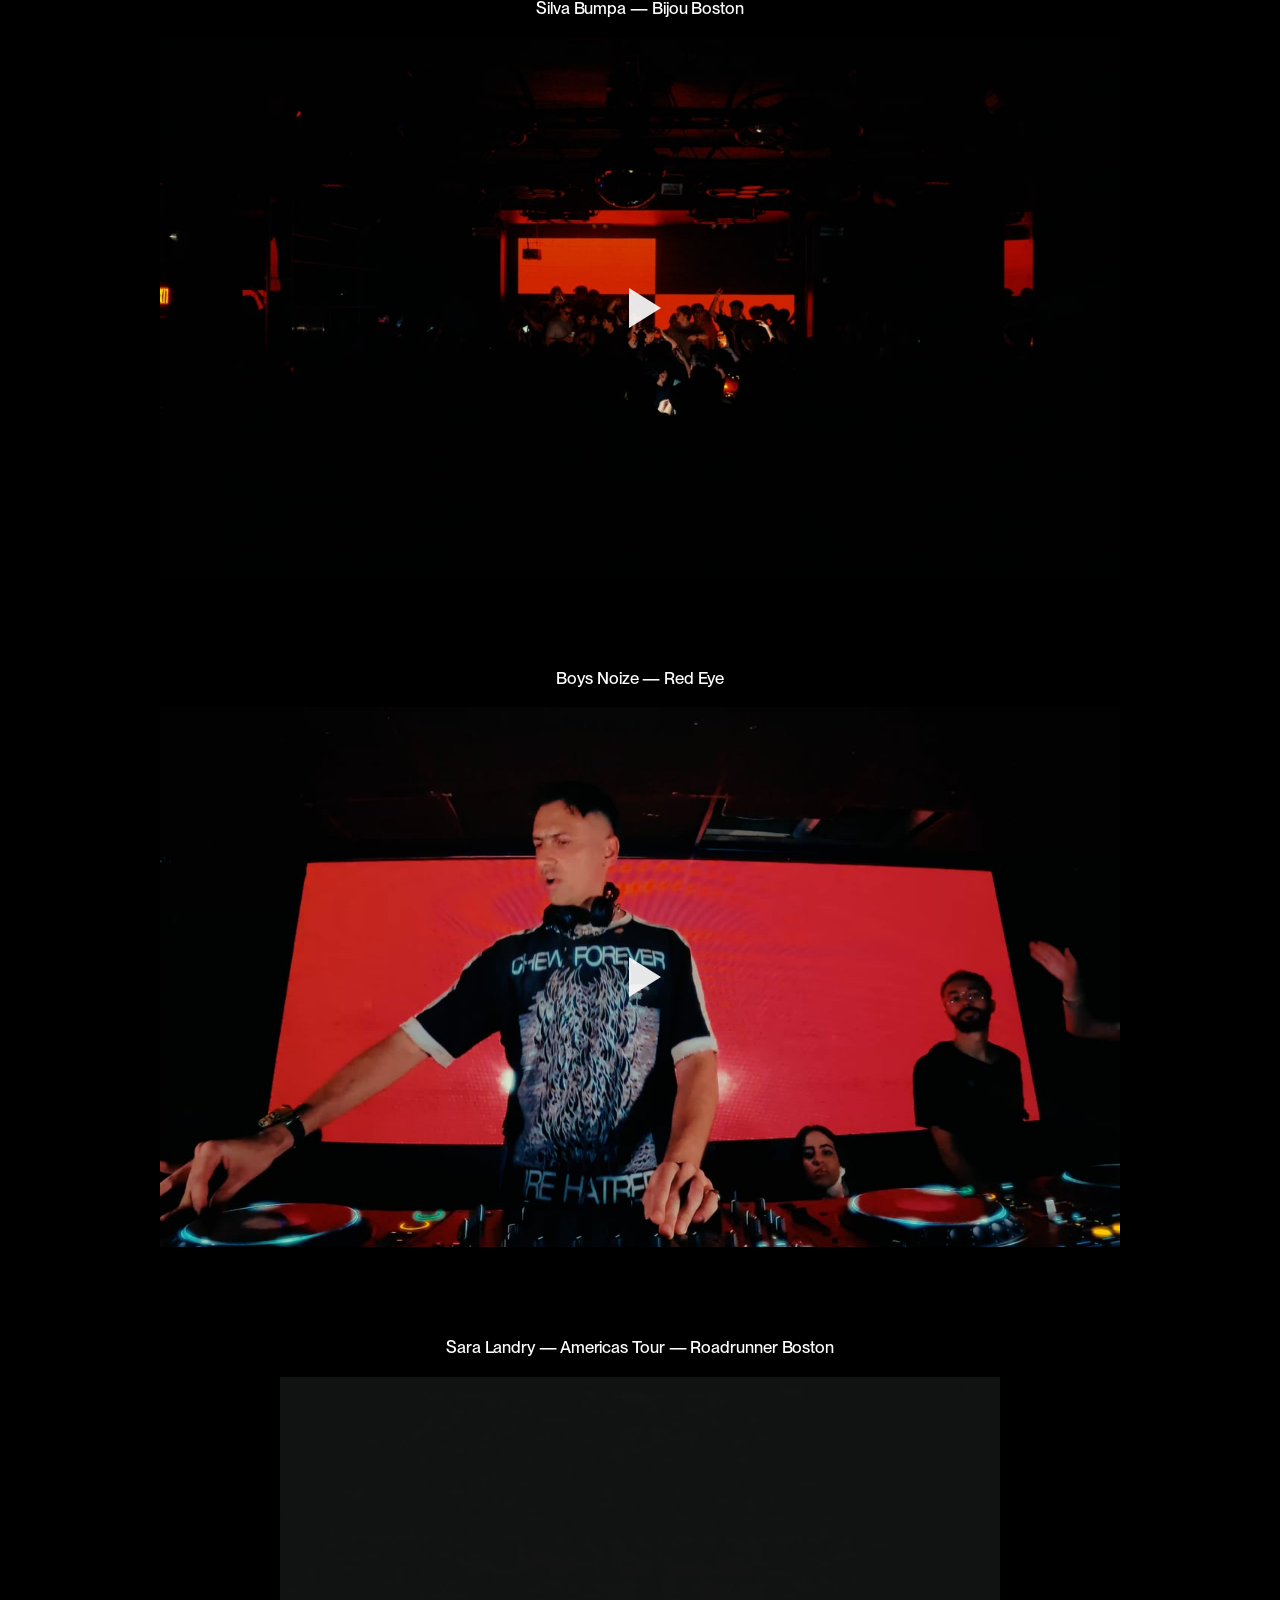
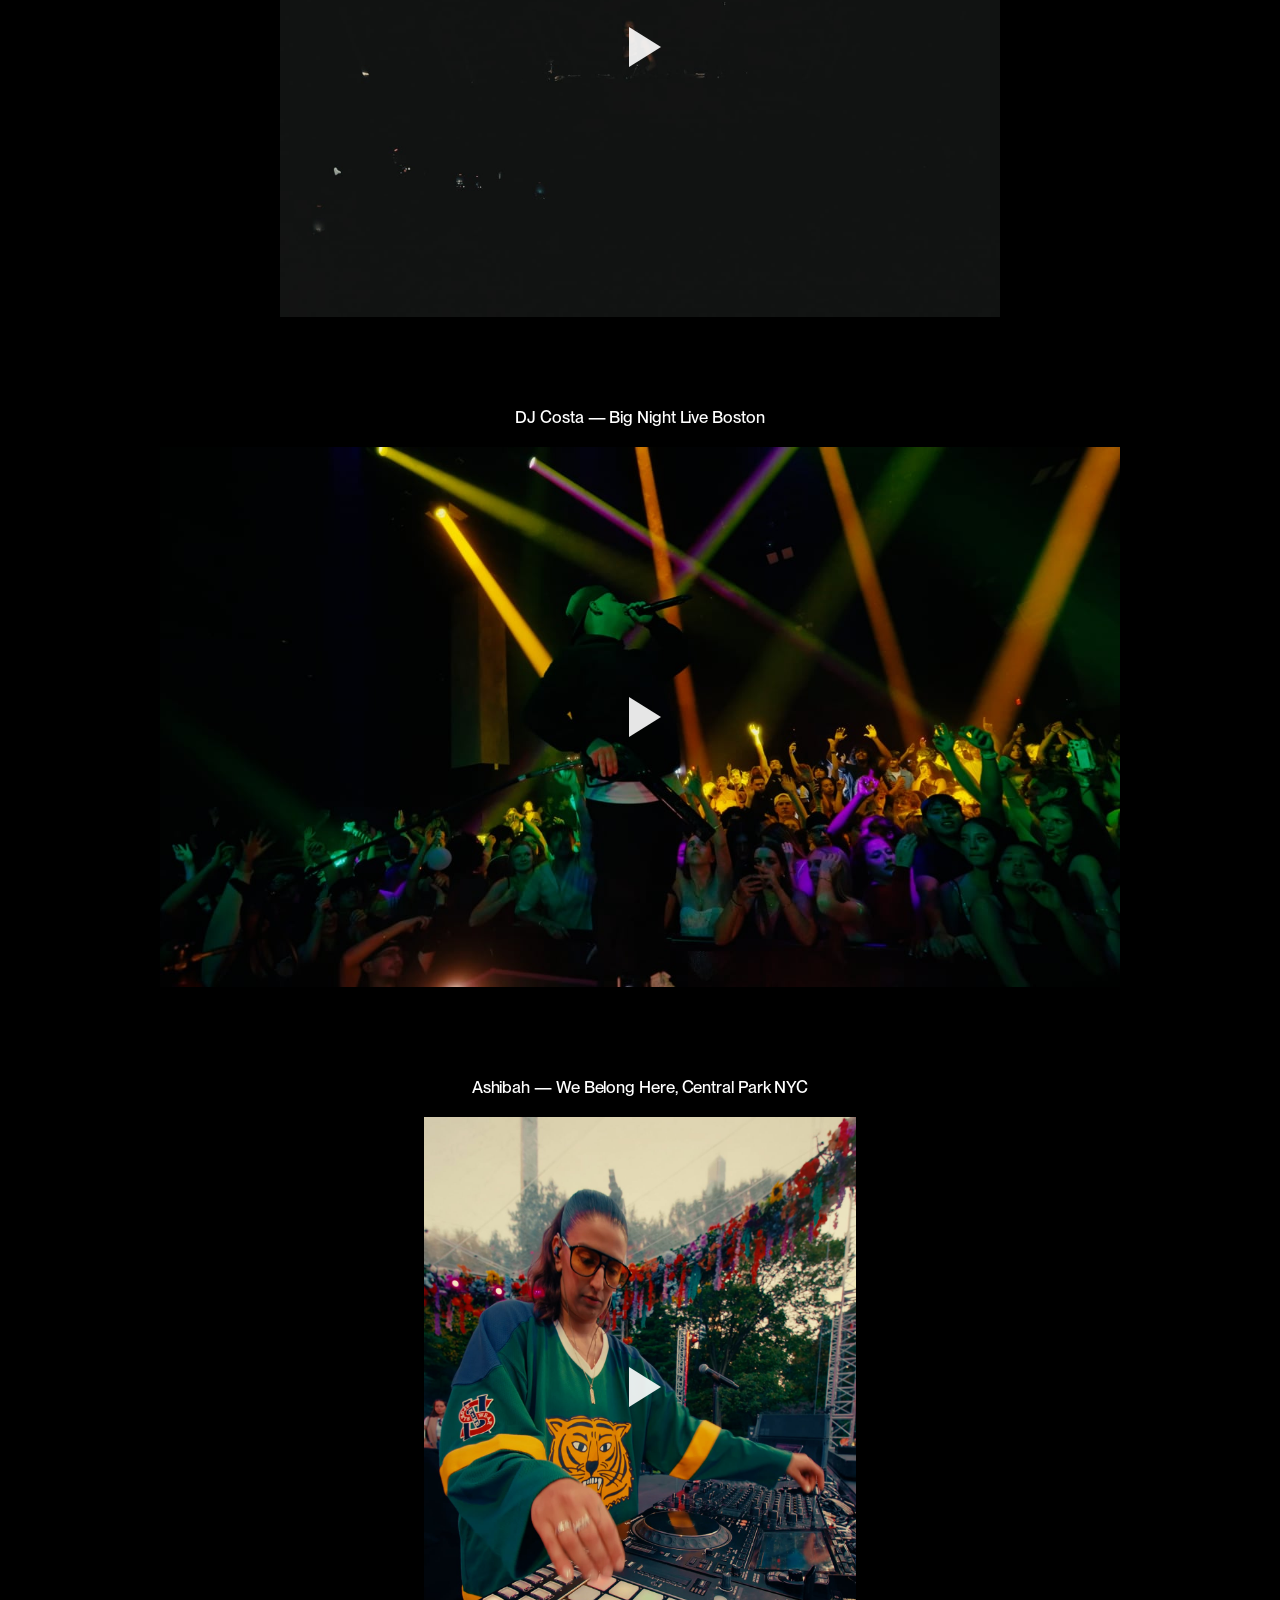
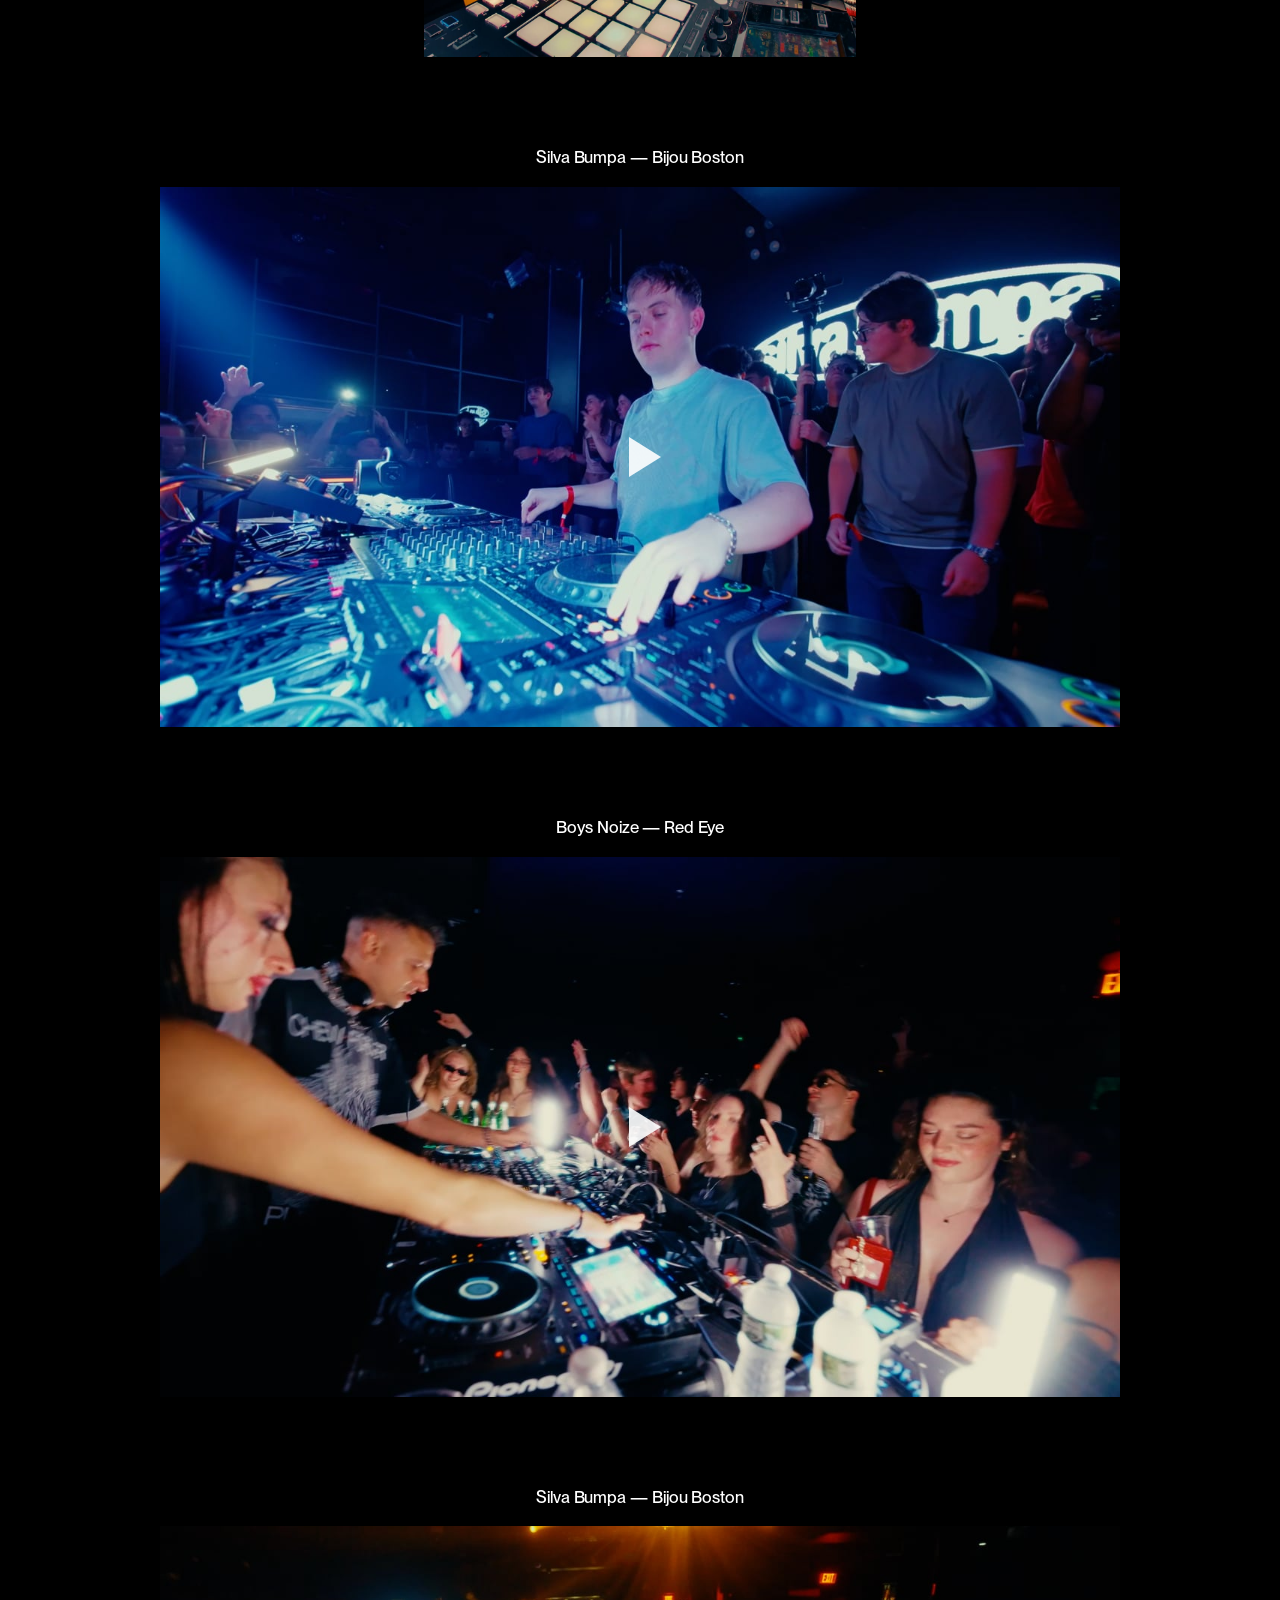
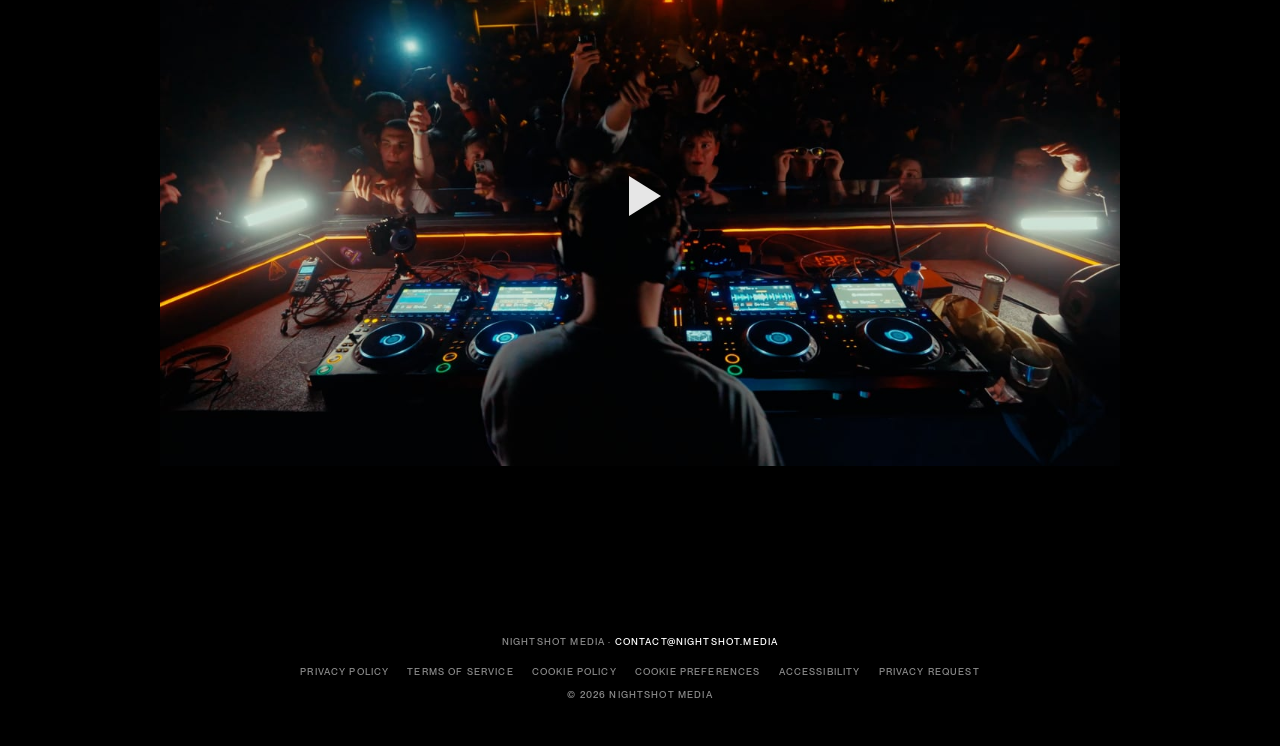
==== commit a2413ad2: "Home page: add two Sara Landry videos (first, and before DJ Costa) Co-Authored-By: Claude Sonnet 5.5" ====
--- a/index.html
+++ b/index.html
@@ -38,6 +38,13 @@
        inside the button (the empty alt is correct: the button's label already names the video).
   -->
   <article class="project">
+    <h2>Sara Landry — Americas Tour — Roadrunner Boston</h2>
+    <div class="video" data-video="https://player.vimeo.com/video/1249391381" data-title="Sara Landry — Americas Tour — Roadrunner Boston">
+      <button type="button" class="video-play" aria-label="Play video: Sara Landry — Americas Tour — Roadrunner Boston"><img src="images/sara-landry-01.jpg" alt=""><span class="play" aria-hidden="true"></span></button>
+    </div>
+  </article>
+
+  <article class="project">
     <h2>Ashibah — We Belong Here, Central Park NYC</h2>
     <div class="video" data-video="https://player.vimeo.com/video/1246721090" data-title="Ashibah — We Belong Here, Central Park NYC">
       <button type="button" class="video-play" aria-label="Play video: Ashibah — We Belong Here, Central Park NYC"><img src="images/ashibah-1.jpg" alt=""><span class="play" aria-hidden="true"></span></button>
@@ -55,6 +62,13 @@
     <h2>Boys Noize — Red Eye</h2>
     <div class="video" data-video="https://player.vimeo.com/video/1246507116" data-title="Boys Noize — Red Eye">
       <button type="button" class="video-play" aria-label="Play video: Boys Noize — Red Eye"><img src="images/boys-noize-2.jpg" alt=""><span class="play" aria-hidden="true"></span></button>
+    </div>
+  </article>
+
+  <article class="project">
+    <h2>Sara Landry — Americas Tour — Roadrunner Boston</h2>
+    <div class="video" data-video="https://player.vimeo.com/video/1249391382" data-title="Sara Landry — Americas Tour — Roadrunner Boston">
+      <button type="button" class="video-play" aria-label="Play video: Sara Landry — Americas Tour — Roadrunner Boston"><img src="images/sara-landry-02.jpg" alt=""><span class="play" aria-hidden="true"></span></button>
     </div>
   </article>
 
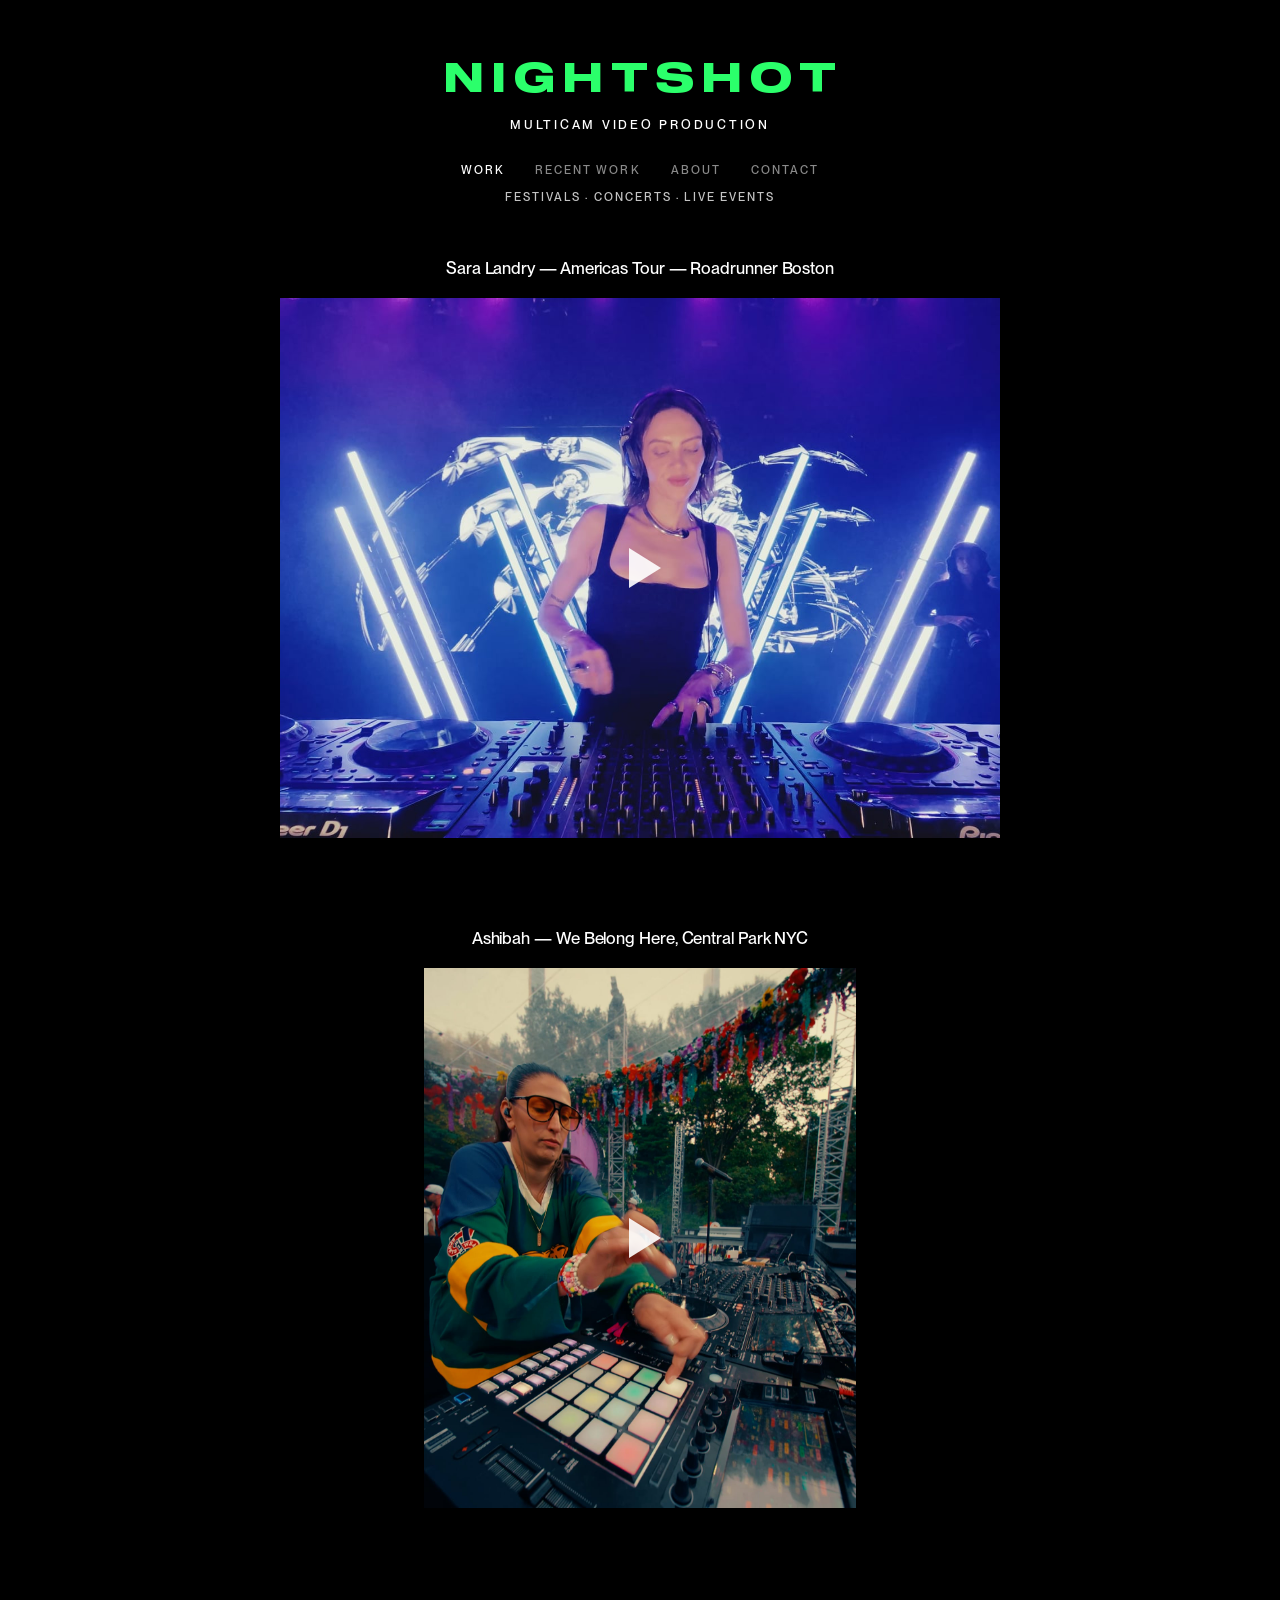
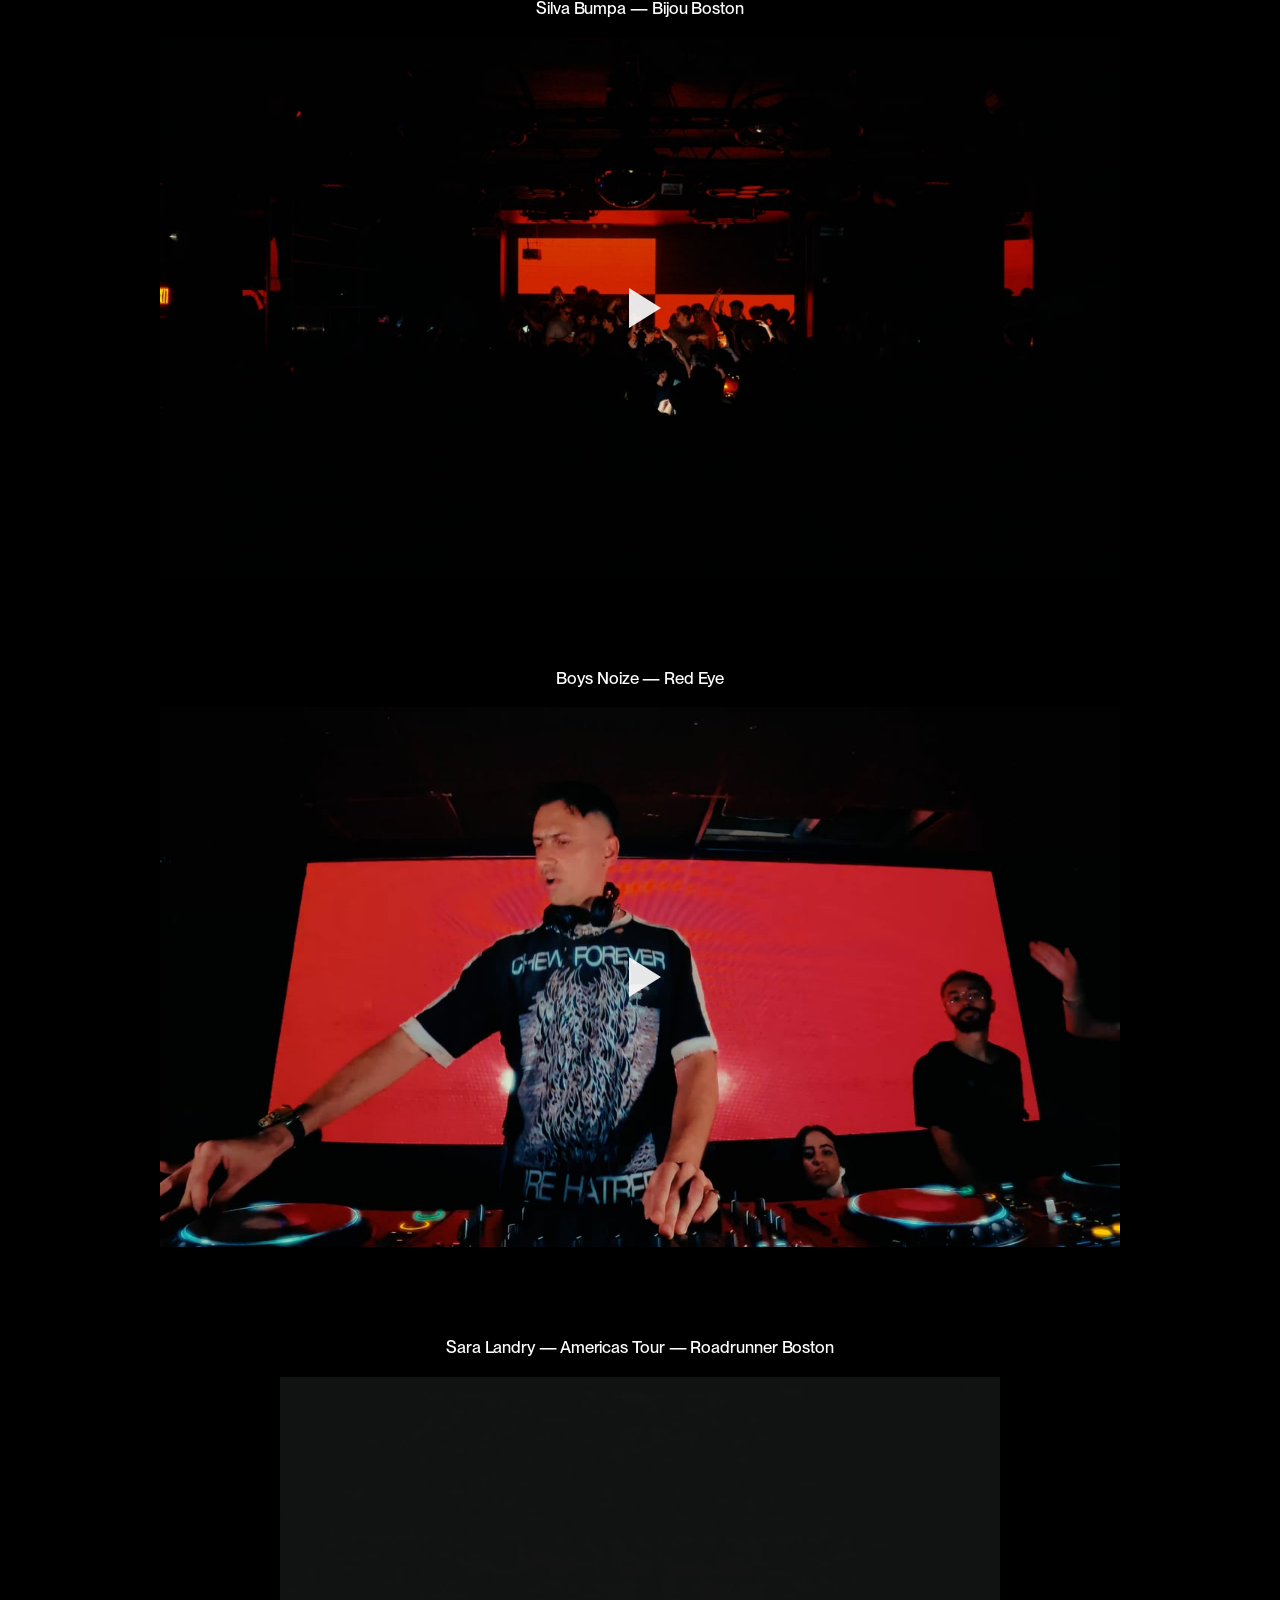
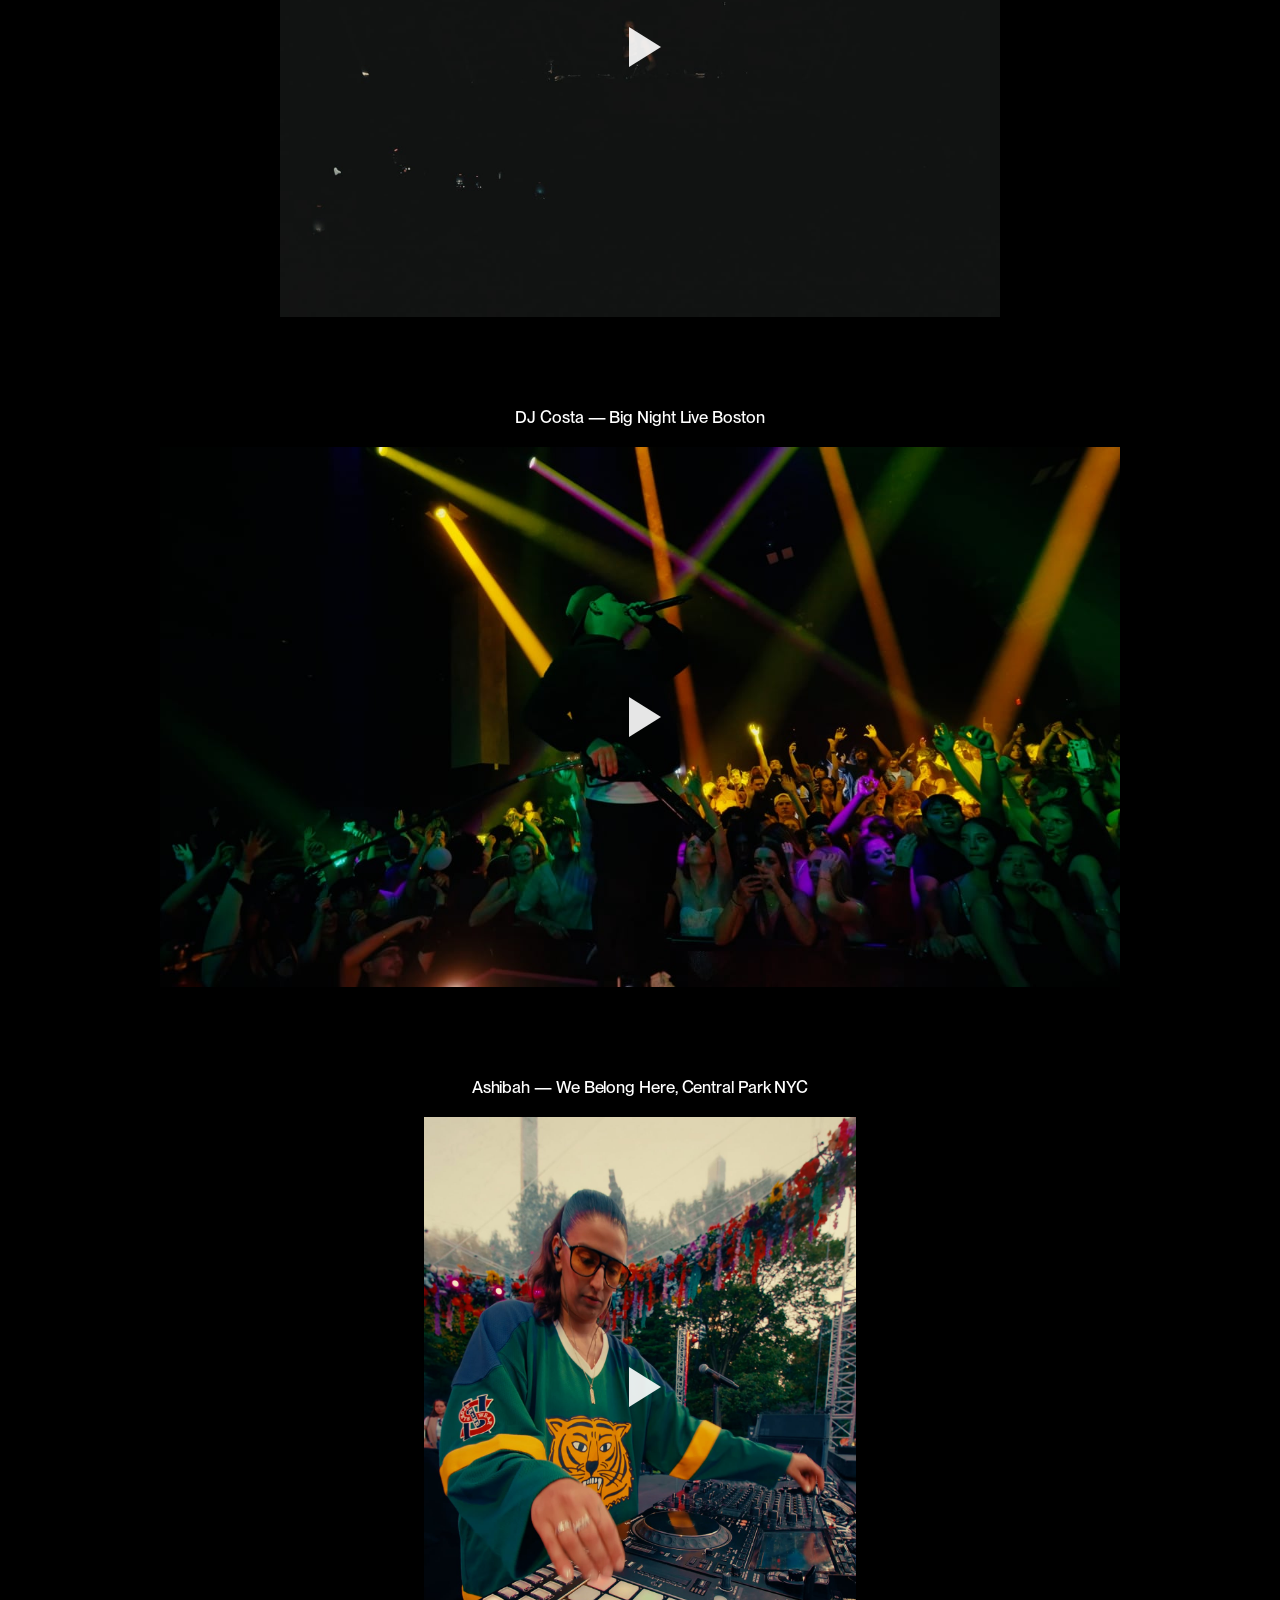
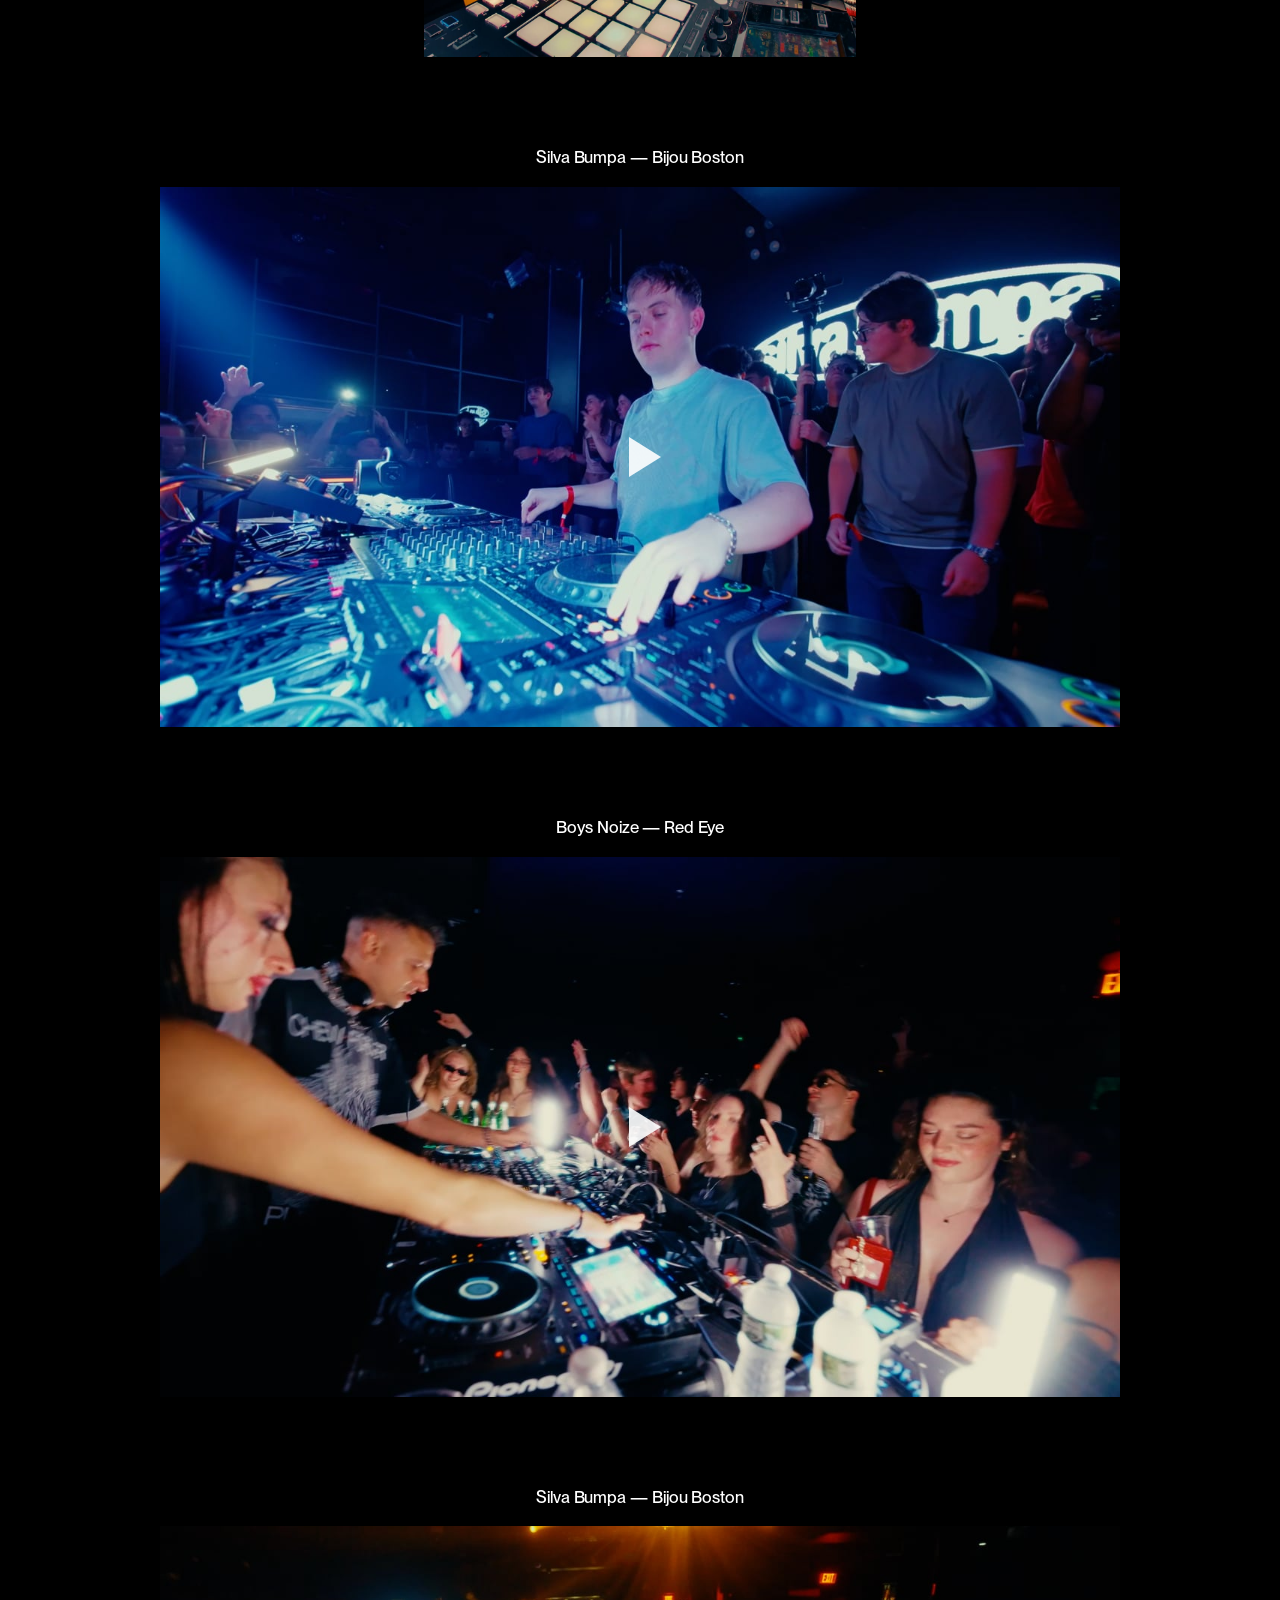
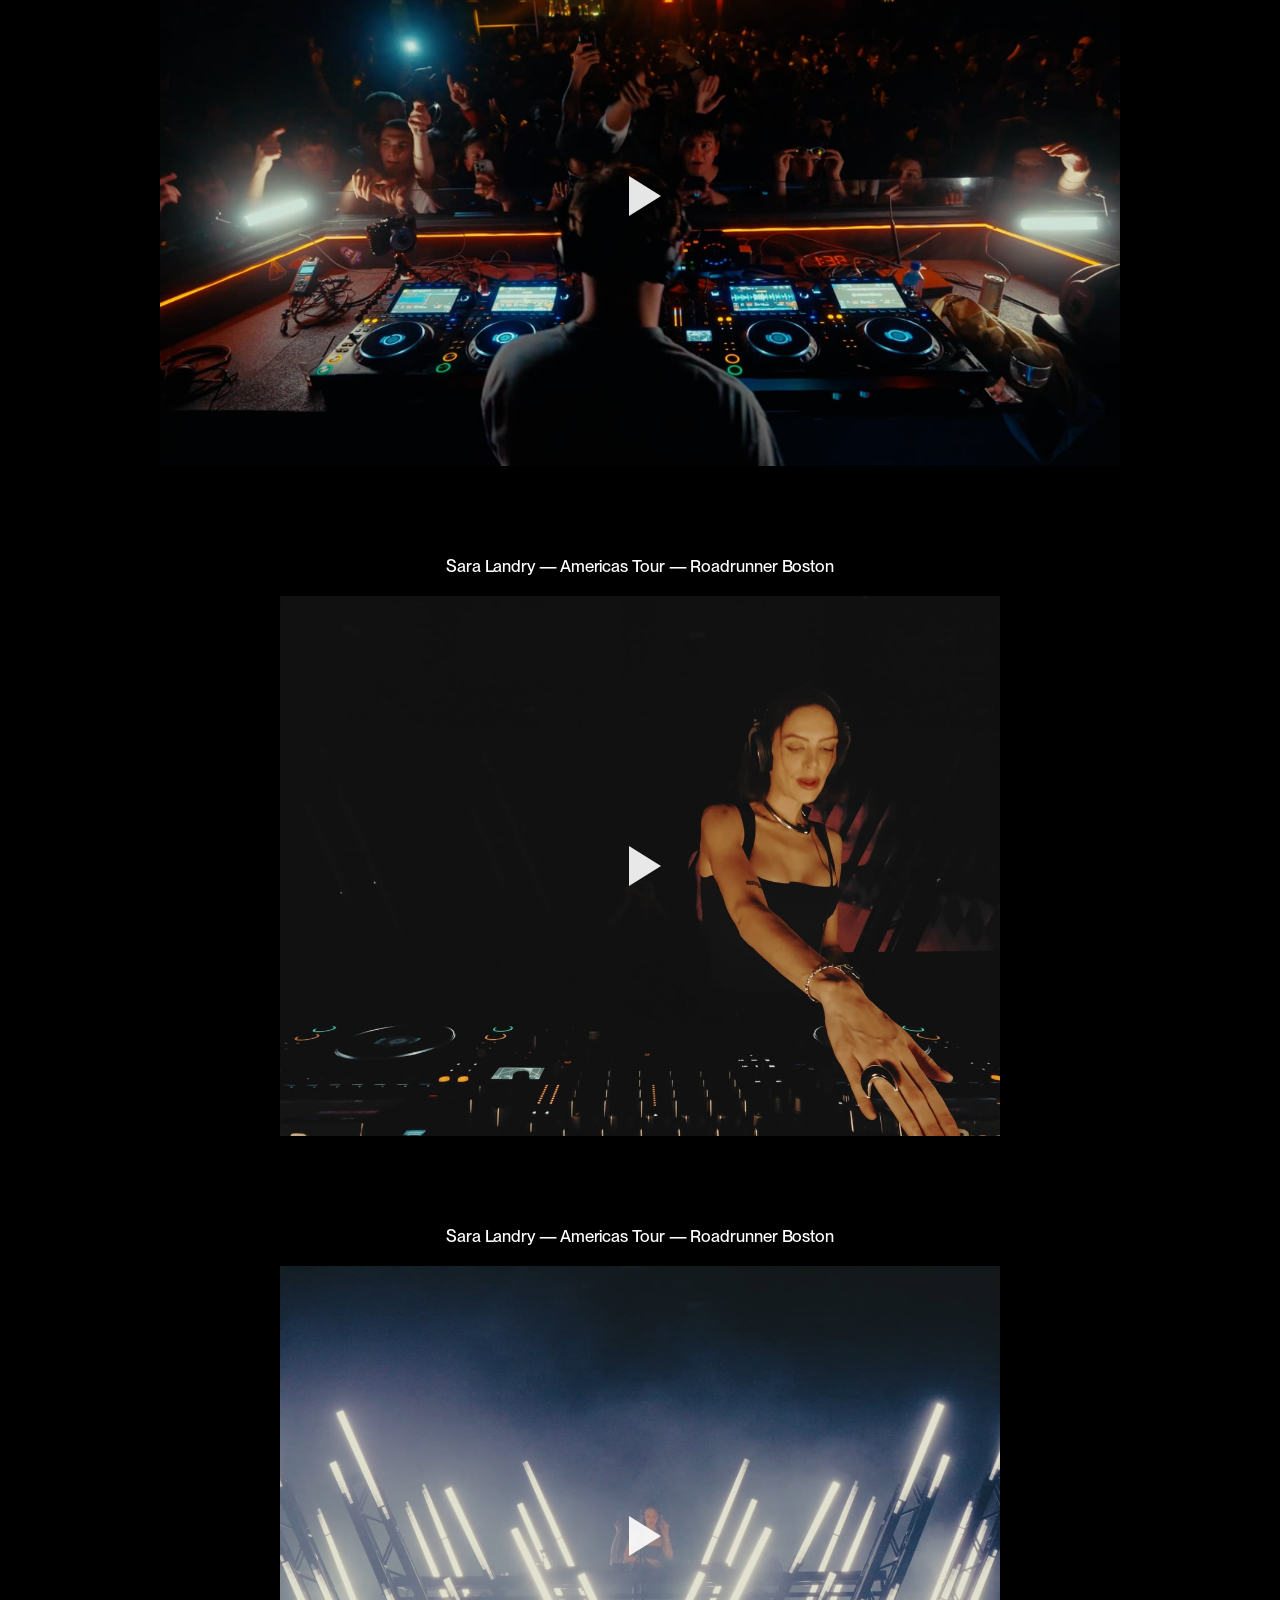
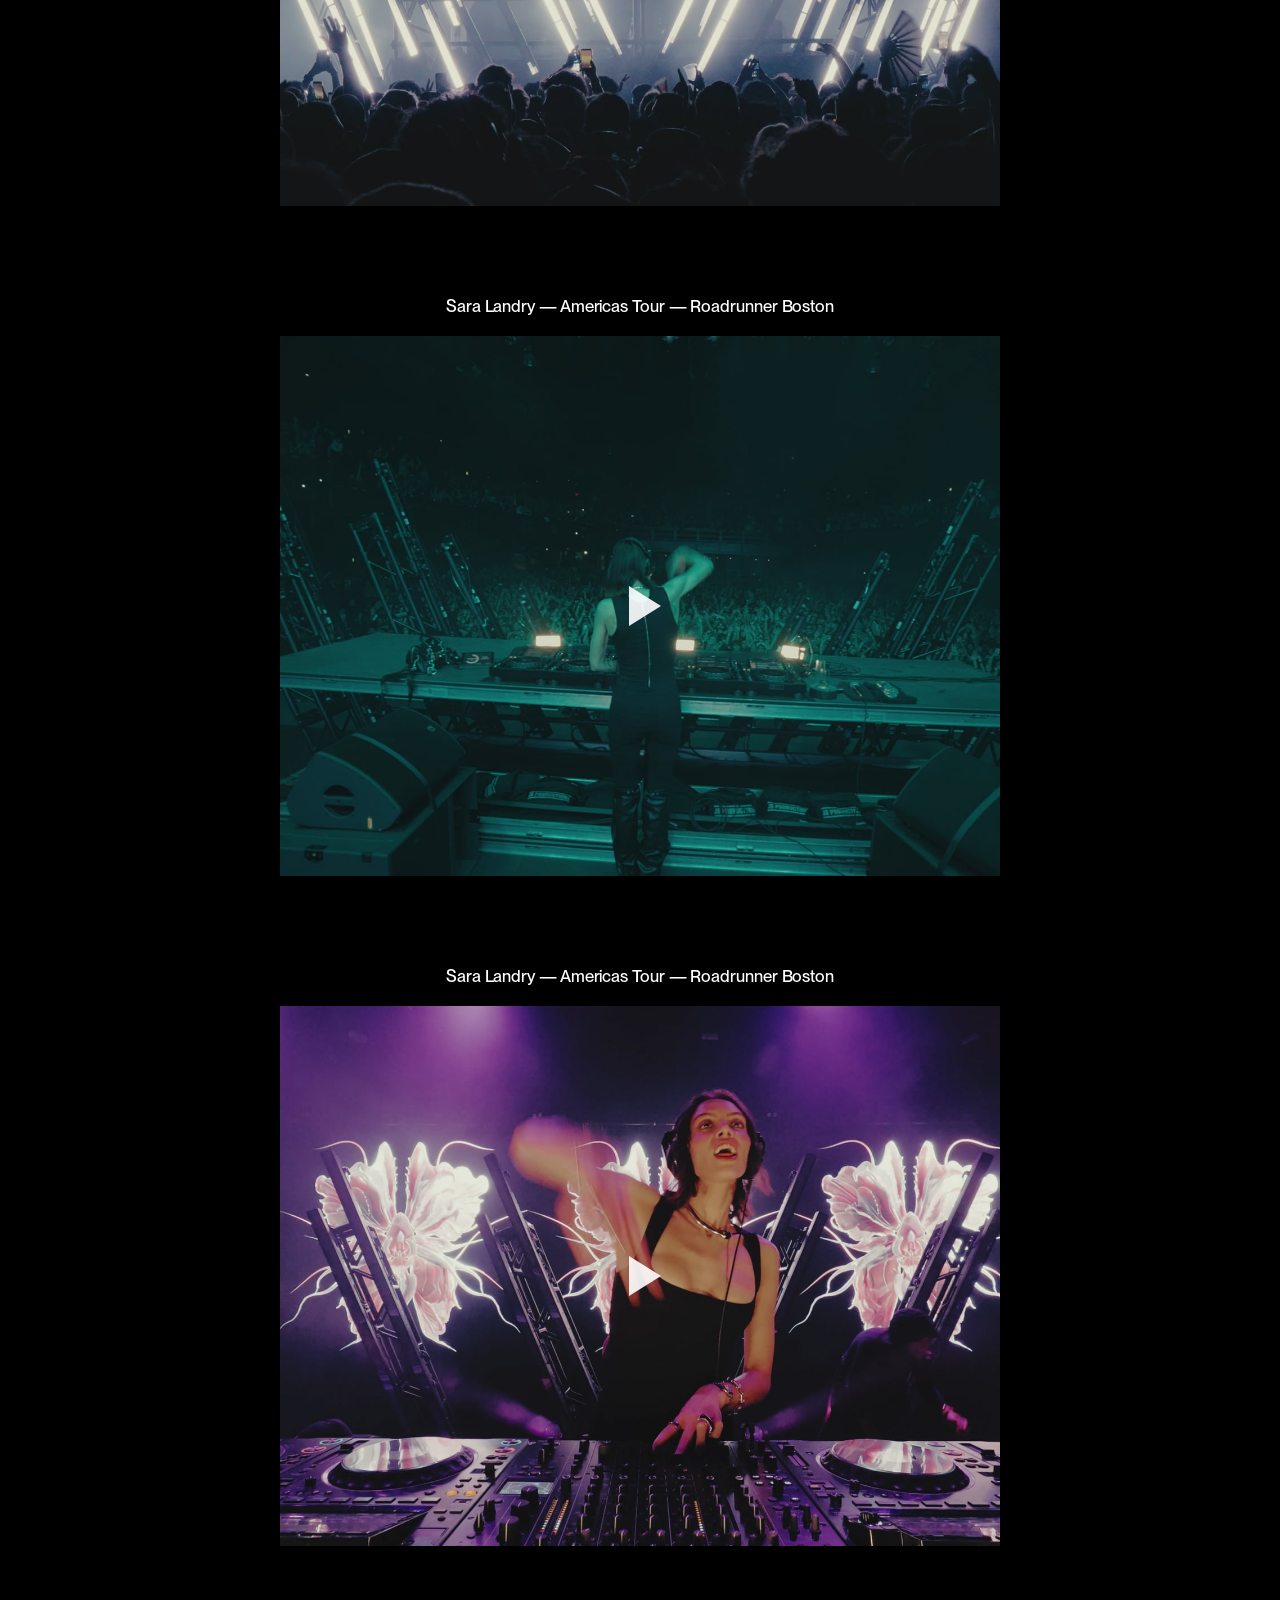
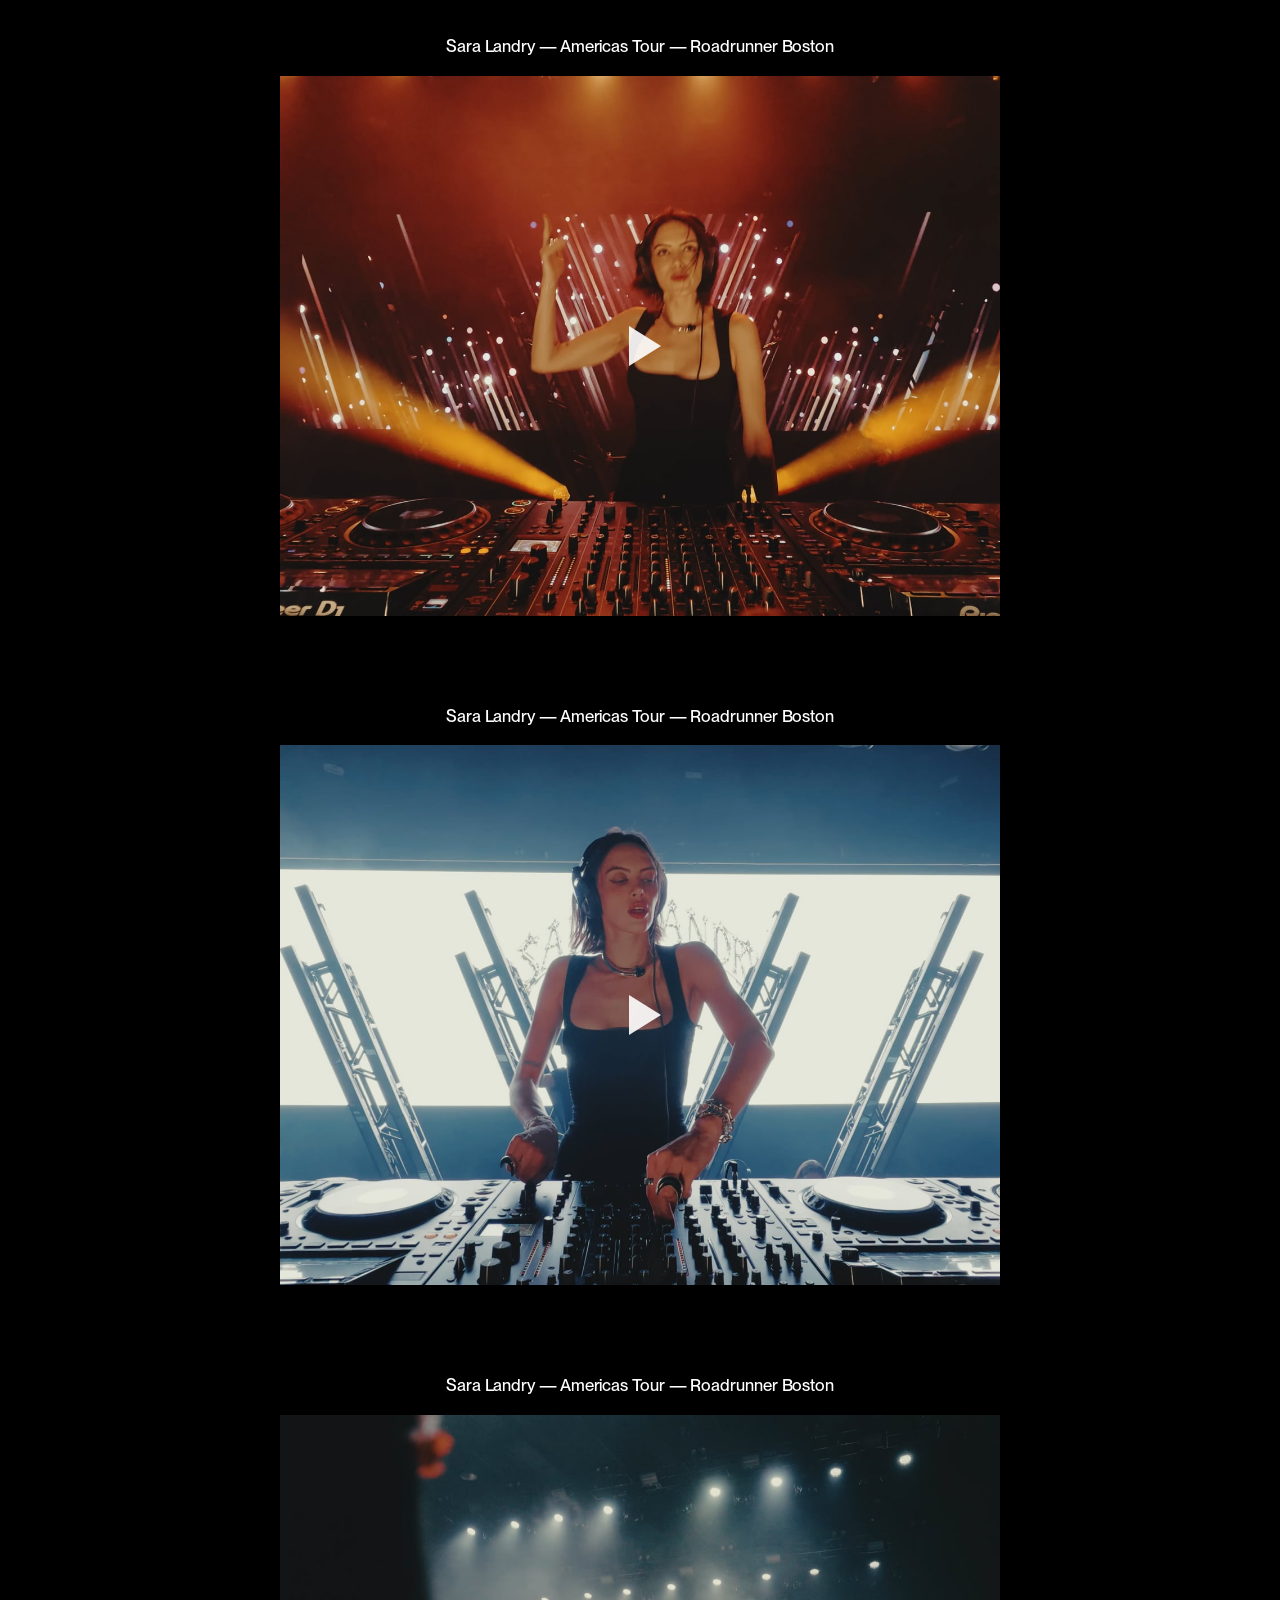
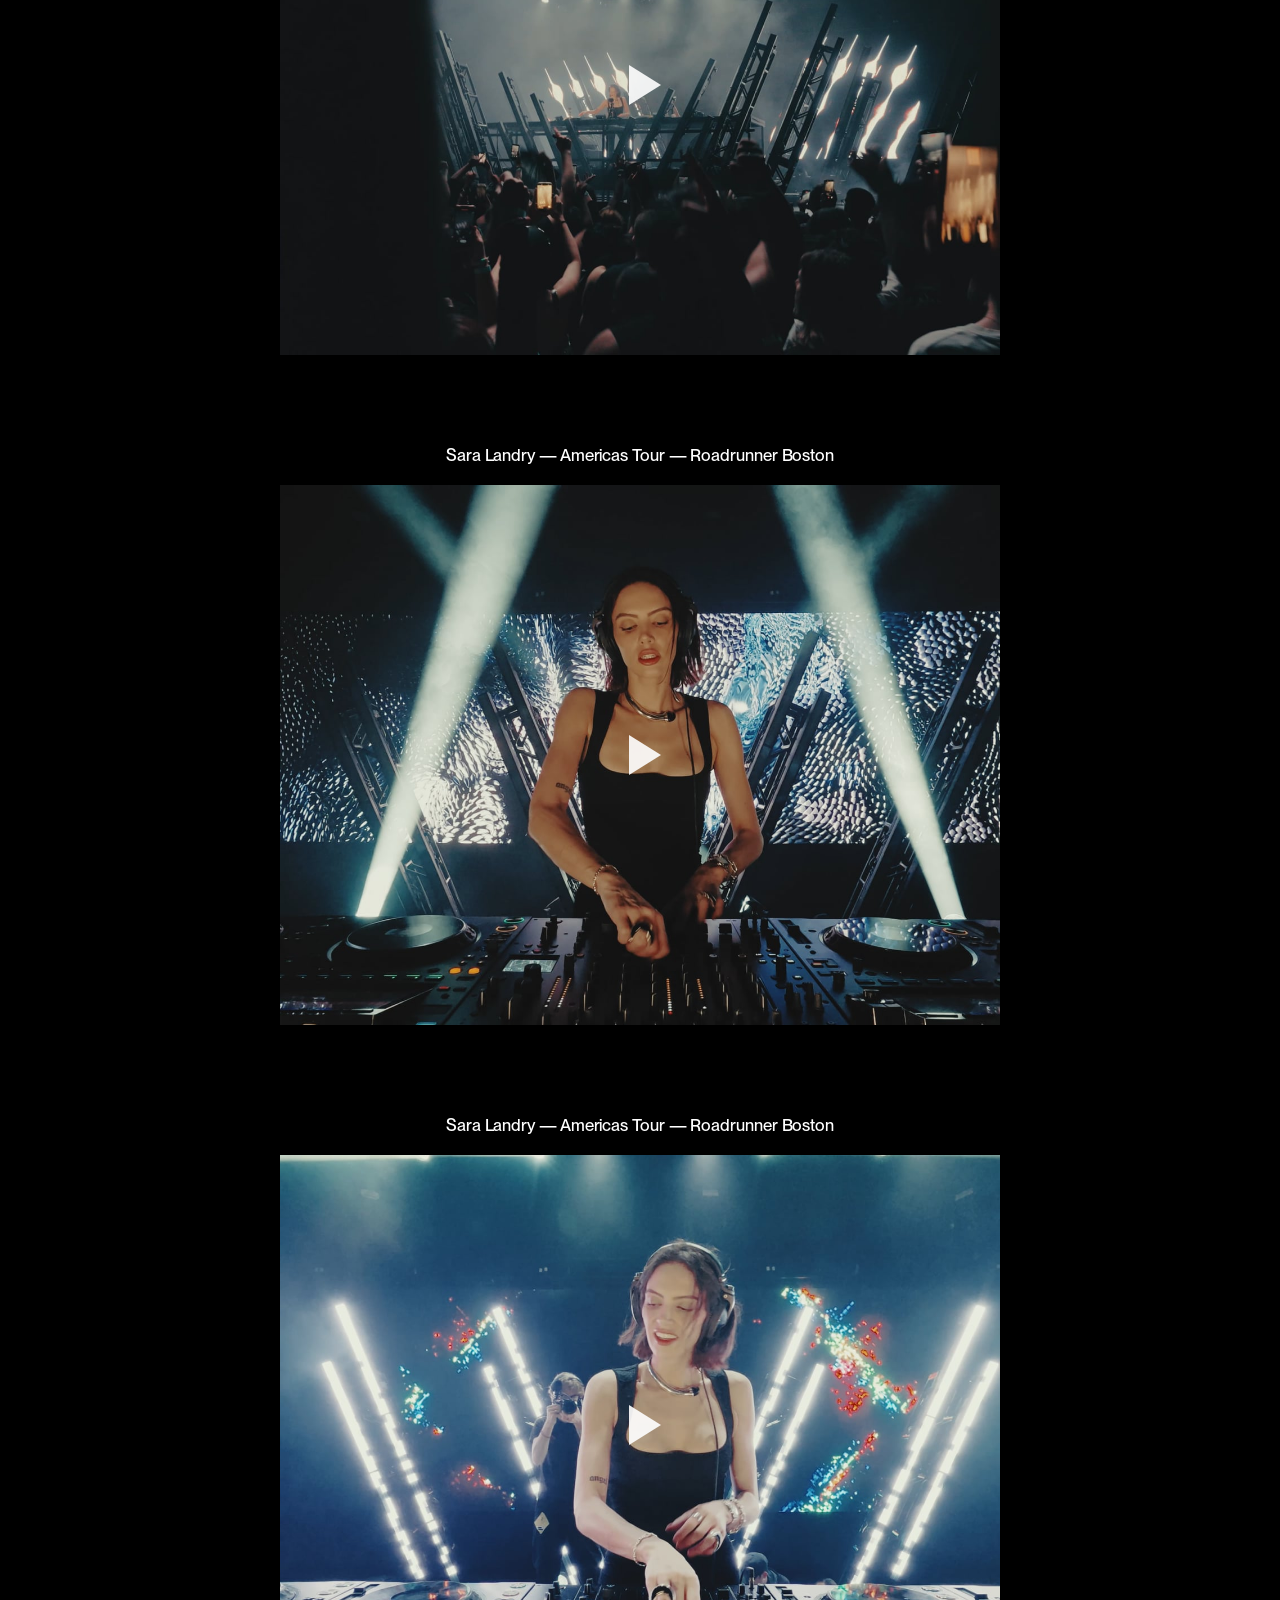
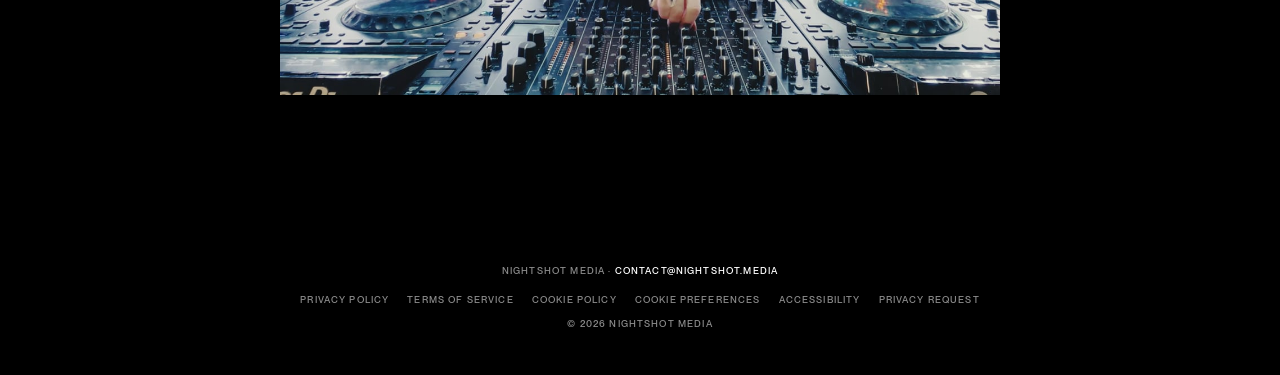
==== commit 92be7f6c: "Home page: show all 11 Sara Landry videos; Recent Work unchanged Co-Authored-By: Claude Sonnet 5.5 <" ====
--- a/index.html
+++ b/index.html
@@ -106,6 +106,69 @@
       <button type="button" class="video-play" aria-label="Play video: Silva Bumpa — Bijou Boston"><img src="images/silva-bumpa-3.jpg" alt=""><span class="play" aria-hidden="true"></span></button>
     </div>
   </article>
+
+  <article class="project">
+    <h2>Sara Landry — Americas Tour — Roadrunner Boston</h2>
+    <div class="video" data-video="https://player.vimeo.com/video/1249391376" data-title="Sara Landry — Americas Tour — Roadrunner Boston">
+      <button type="button" class="video-play" aria-label="Play video: Sara Landry — Americas Tour — Roadrunner Boston"><img src="images/sara-landry-03.jpg" alt=""><span class="play" aria-hidden="true"></span></button>
+    </div>
+  </article>
+
+  <article class="project">
+    <h2>Sara Landry — Americas Tour — Roadrunner Boston</h2>
+    <div class="video" data-video="https://player.vimeo.com/video/1249391379" data-title="Sara Landry — Americas Tour — Roadrunner Boston">
+      <button type="button" class="video-play" aria-label="Play video: Sara Landry — Americas Tour — Roadrunner Boston"><img src="images/sara-landry-04.jpg" alt=""><span class="play" aria-hidden="true"></span></button>
+    </div>
+  </article>
+
+  <article class="project">
+    <h2>Sara Landry — Americas Tour — Roadrunner Boston</h2>
+    <div class="video" data-video="https://player.vimeo.com/video/1249391377" data-title="Sara Landry — Americas Tour — Roadrunner Boston">
+      <button type="button" class="video-play" aria-label="Play video: Sara Landry — Americas Tour — Roadrunner Boston"><img src="images/sara-landry-05.jpg" alt=""><span class="play" aria-hidden="true"></span></button>
+    </div>
+  </article>
+
+  <article class="project">
+    <h2>Sara Landry — Americas Tour — Roadrunner Boston</h2>
+    <div class="video" data-video="https://player.vimeo.com/video/1249391385" data-title="Sara Landry — Americas Tour — Roadrunner Boston">
+      <button type="button" class="video-play" aria-label="Play video: Sara Landry — Americas Tour — Roadrunner Boston"><img src="images/sara-landry-06.jpg" alt=""><span class="play" aria-hidden="true"></span></button>
+    </div>
+  </article>
+
+  <article class="project">
+    <h2>Sara Landry — Americas Tour — Roadrunner Boston</h2>
+    <div class="video" data-video="https://player.vimeo.com/video/1249391380" data-title="Sara Landry — Americas Tour — Roadrunner Boston">
+      <button type="button" class="video-play" aria-label="Play video: Sara Landry — Americas Tour — Roadrunner Boston"><img src="images/sara-landry-07.jpg" alt=""><span class="play" aria-hidden="true"></span></button>
+    </div>
+  </article>
+
+  <article class="project">
+    <h2>Sara Landry — Americas Tour — Roadrunner Boston</h2>
+    <div class="video" data-video="https://player.vimeo.com/video/1249391384" data-title="Sara Landry — Americas Tour — Roadrunner Boston">
+      <button type="button" class="video-play" aria-label="Play video: Sara Landry — Americas Tour — Roadrunner Boston"><img src="images/sara-landry-08.jpg" alt=""><span class="play" aria-hidden="true"></span></button>
+    </div>
+  </article>
+
+  <article class="project">
+    <h2>Sara Landry — Americas Tour — Roadrunner Boston</h2>
+    <div class="video" data-video="https://player.vimeo.com/video/1249391378" data-title="Sara Landry — Americas Tour — Roadrunner Boston">
+      <button type="button" class="video-play" aria-label="Play video: Sara Landry — Americas Tour — Roadrunner Boston"><img src="images/sara-landry-09.jpg" alt=""><span class="play" aria-hidden="true"></span></button>
+    </div>
+  </article>
+
+  <article class="project">
+    <h2>Sara Landry — Americas Tour — Roadrunner Boston</h2>
+    <div class="video" data-video="https://player.vimeo.com/video/1249391369" data-title="Sara Landry — Americas Tour — Roadrunner Boston">
+      <button type="button" class="video-play" aria-label="Play video: Sara Landry — Americas Tour — Roadrunner Boston"><img src="images/sara-landry-10.jpg" alt=""><span class="play" aria-hidden="true"></span></button>
+    </div>
+  </article>
+
+  <article class="project">
+    <h2>Sara Landry — Americas Tour — Roadrunner Boston</h2>
+    <div class="video" data-video="https://player.vimeo.com/video/1249391375" data-title="Sara Landry — Americas Tour — Roadrunner Boston">
+      <button type="button" class="video-play" aria-label="Play video: Sara Landry — Americas Tour — Roadrunner Boston"><img src="images/sara-landry-11.jpg" alt=""><span class="play" aria-hidden="true"></span></button>
+    </div>
+  </article>
 </div>
 </main>
 
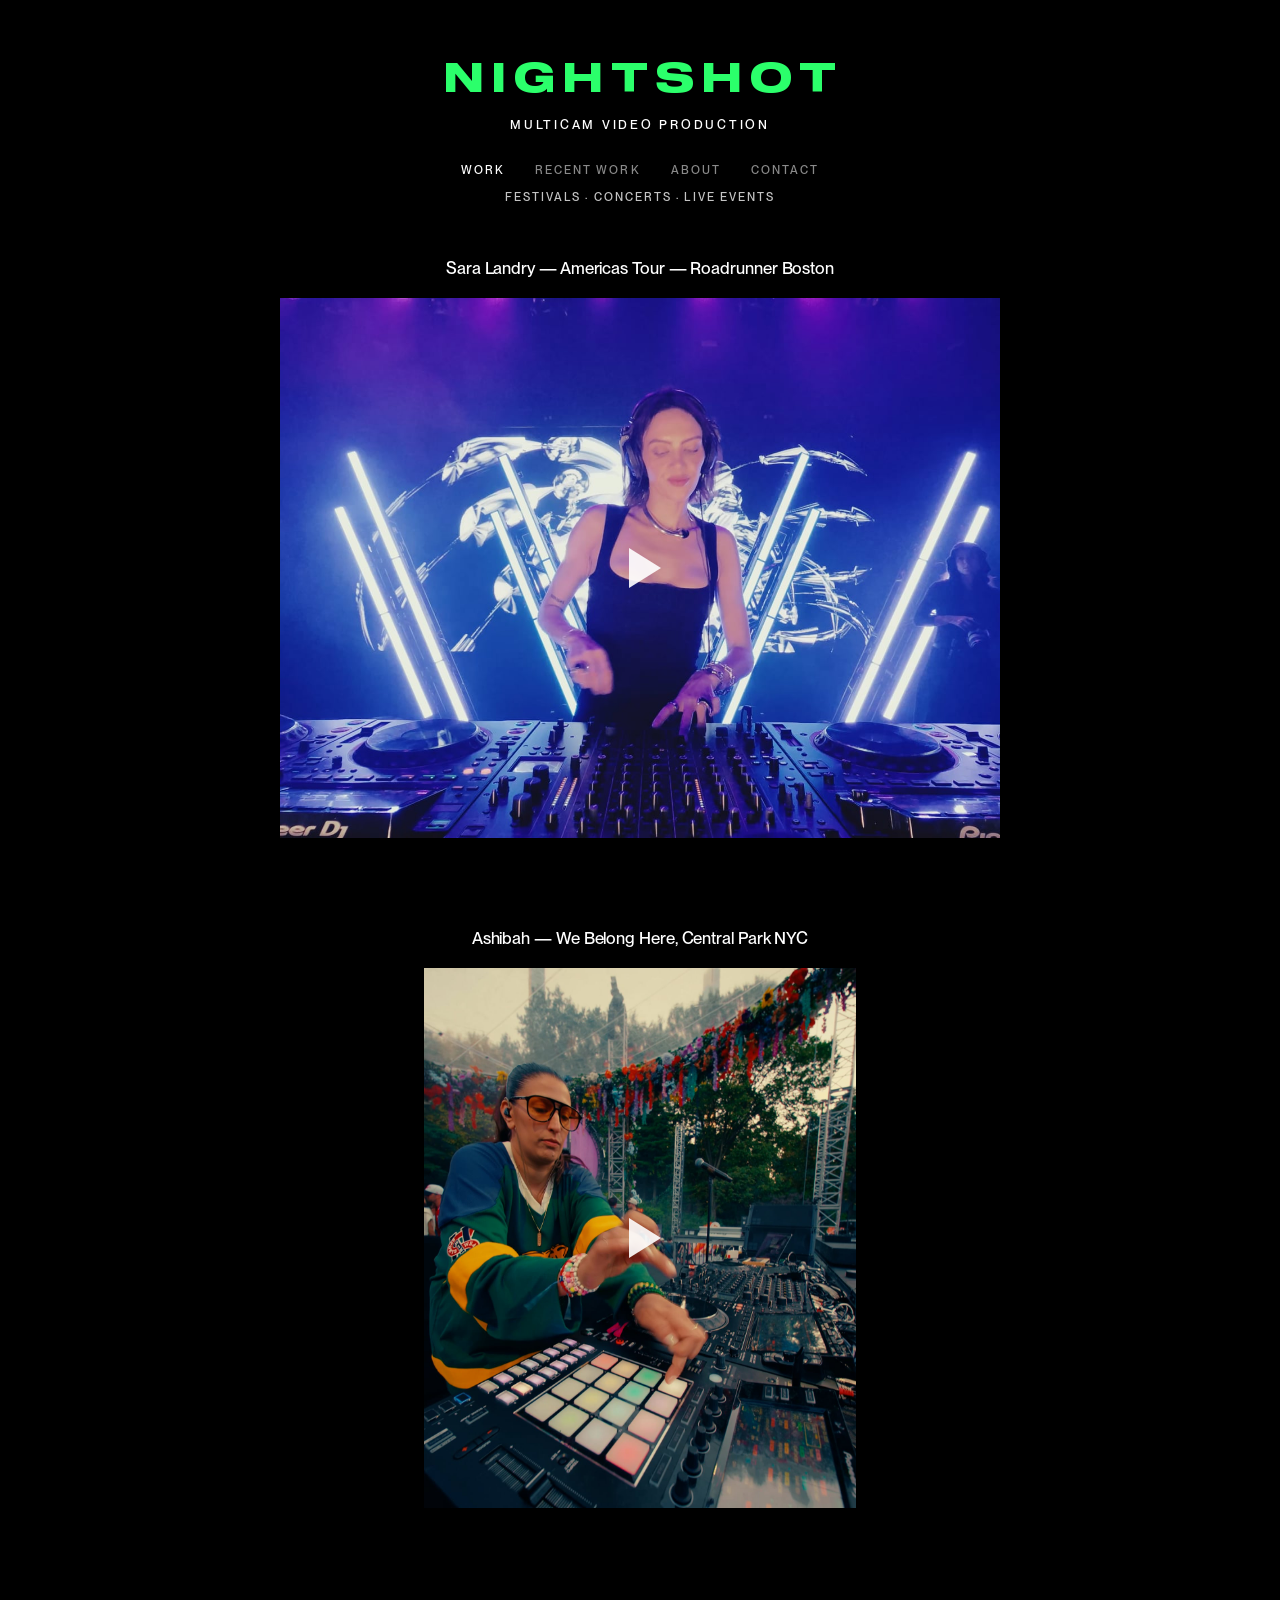
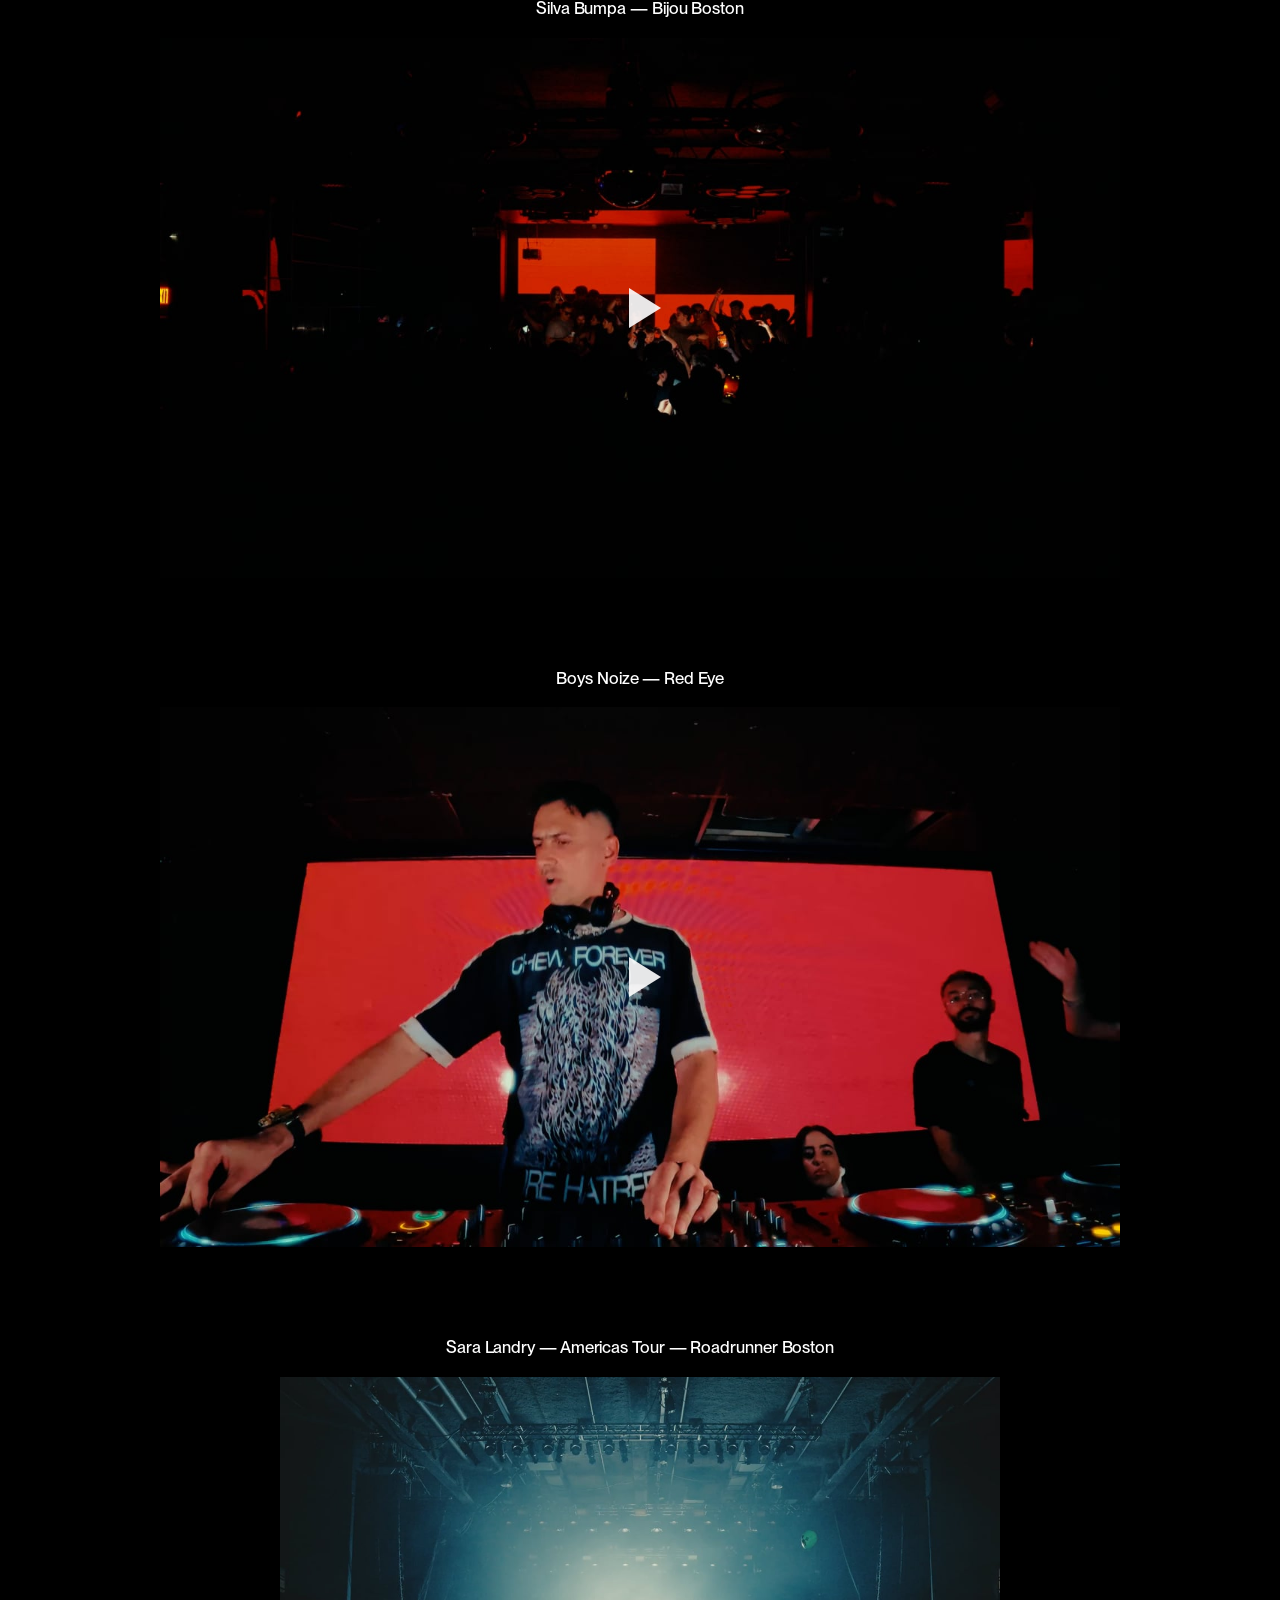
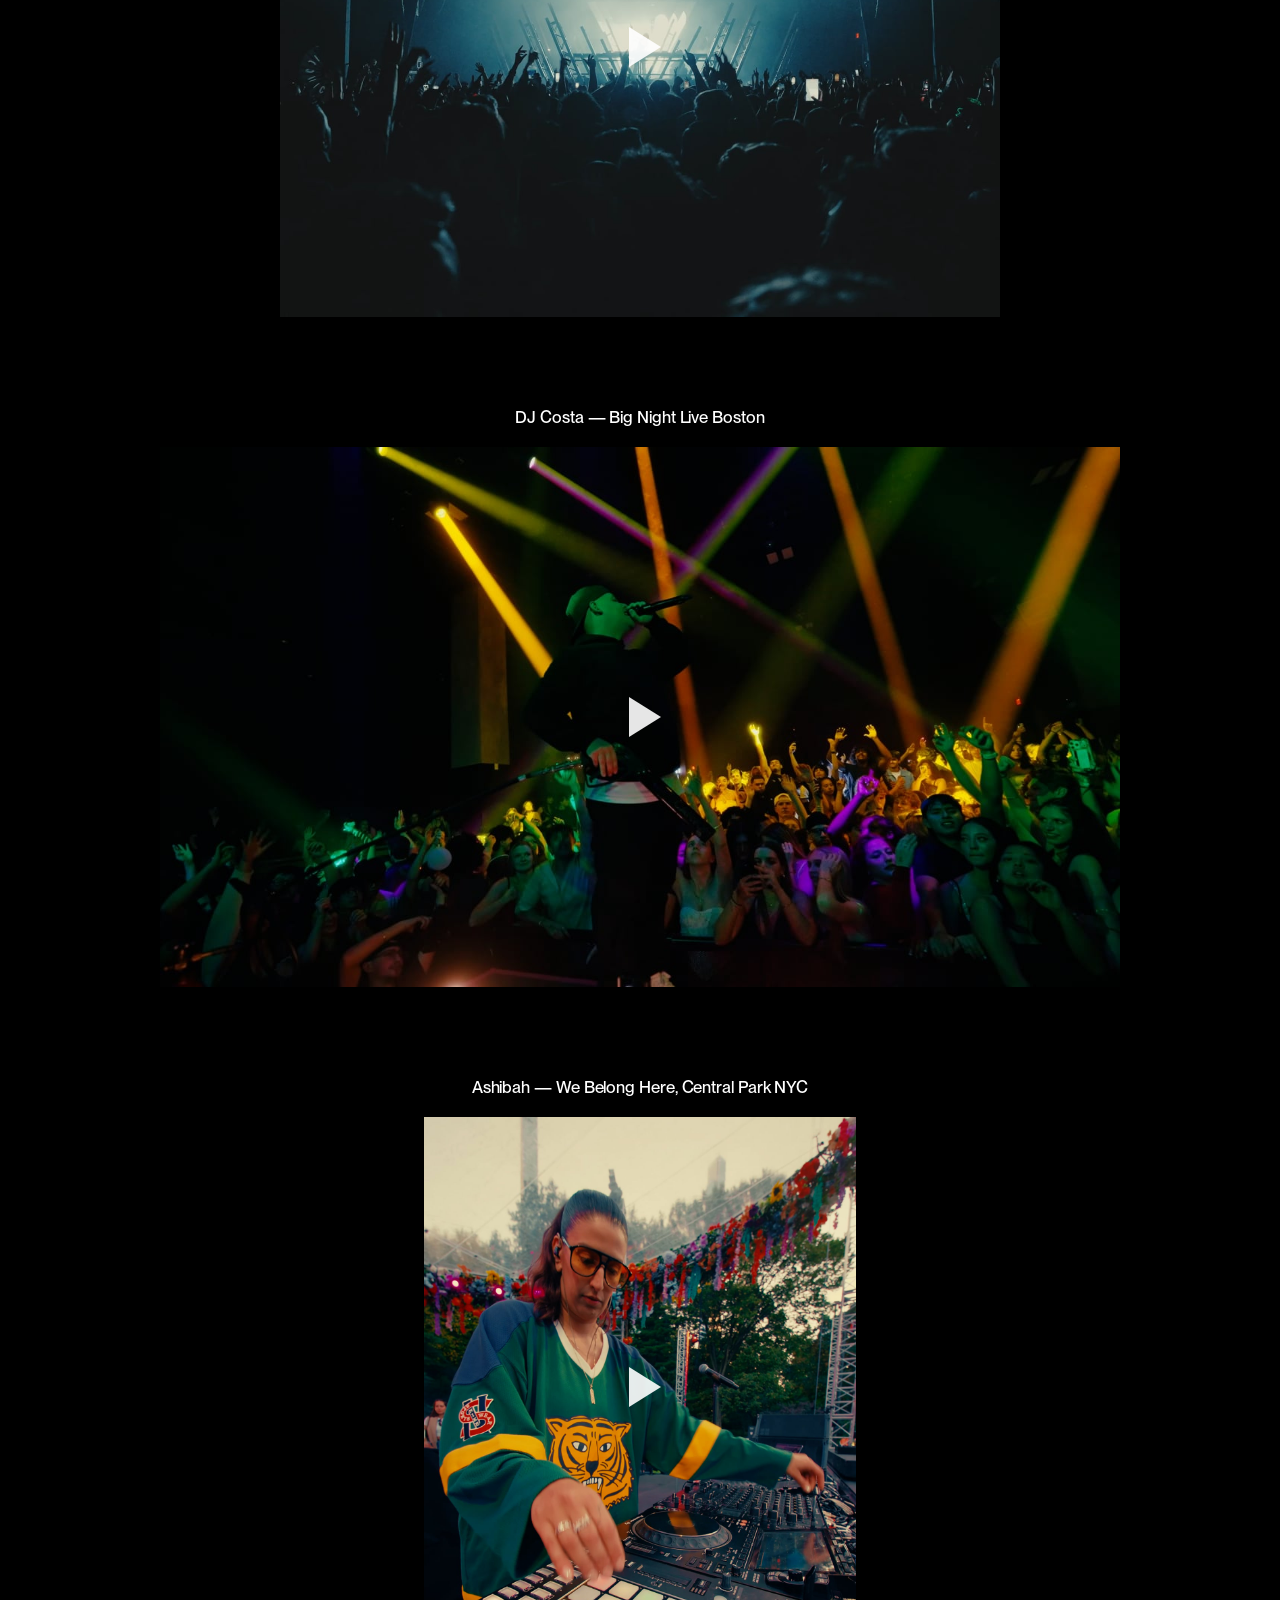
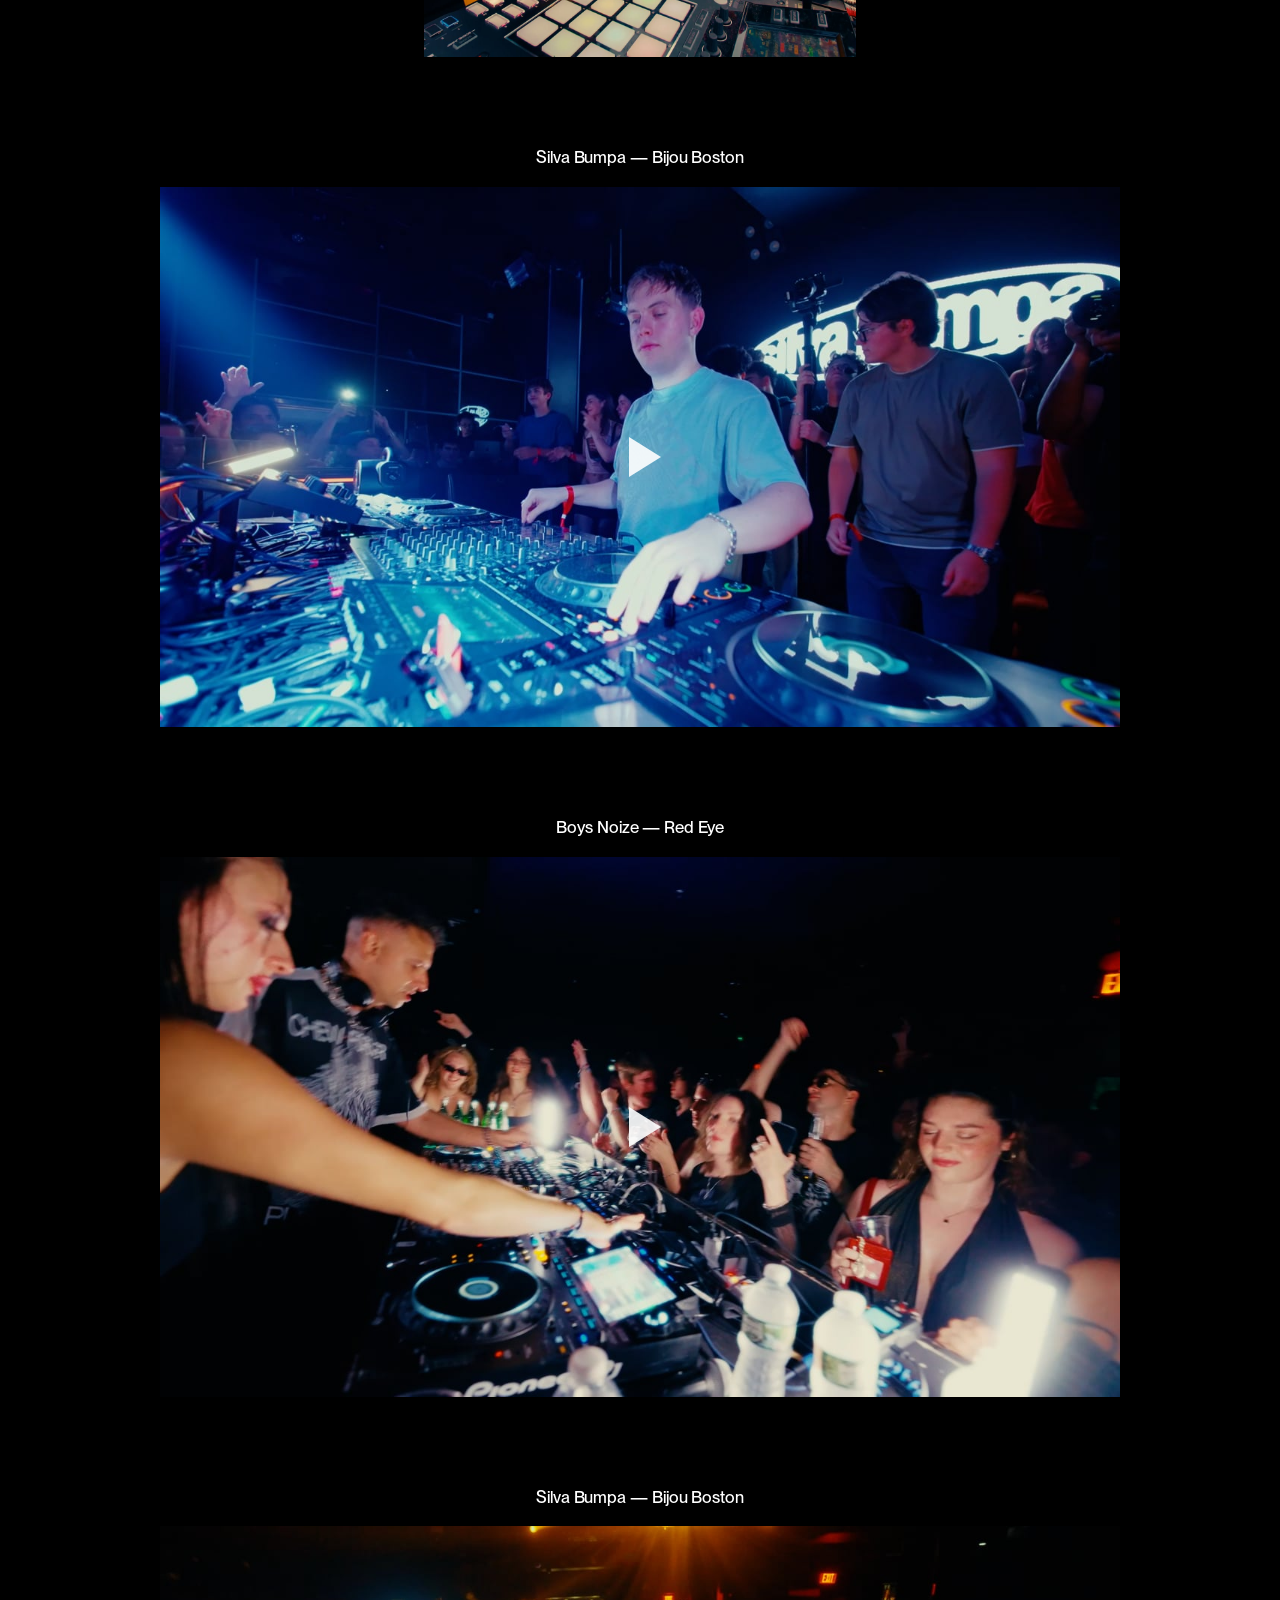
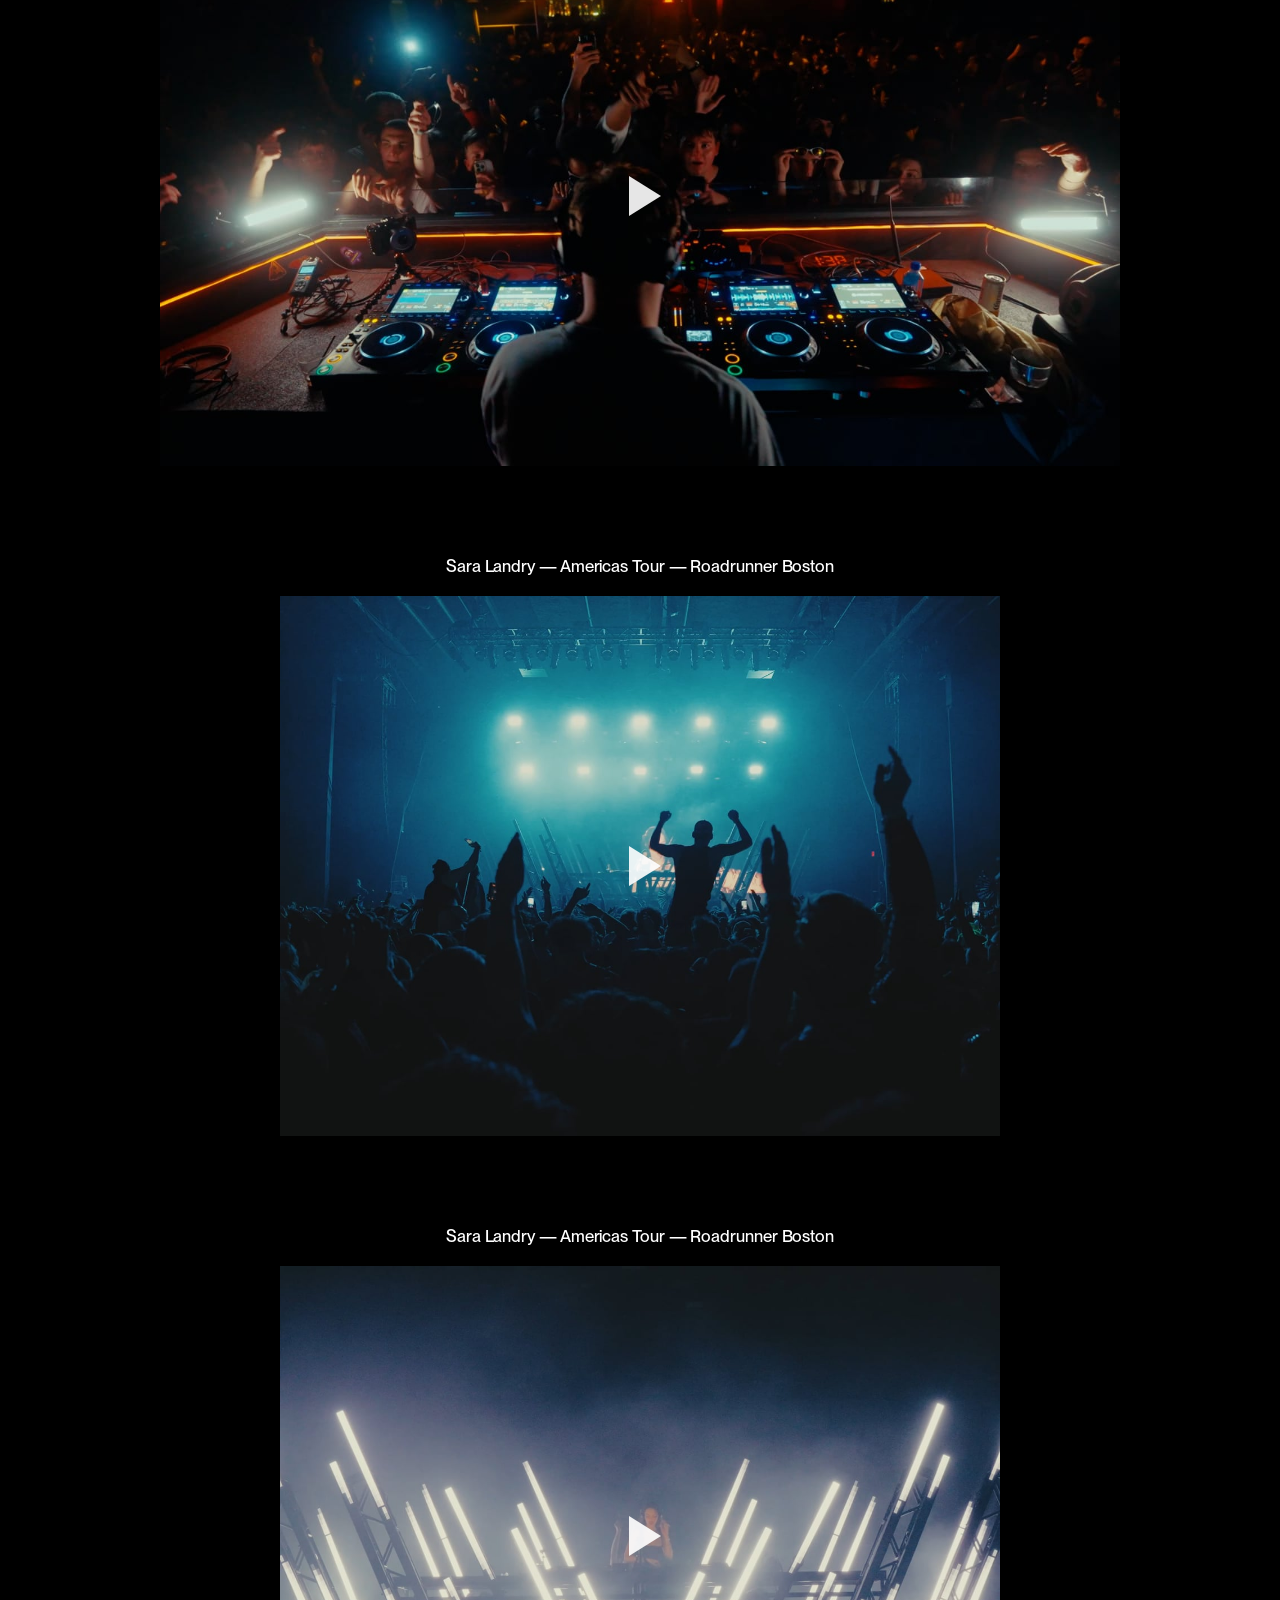
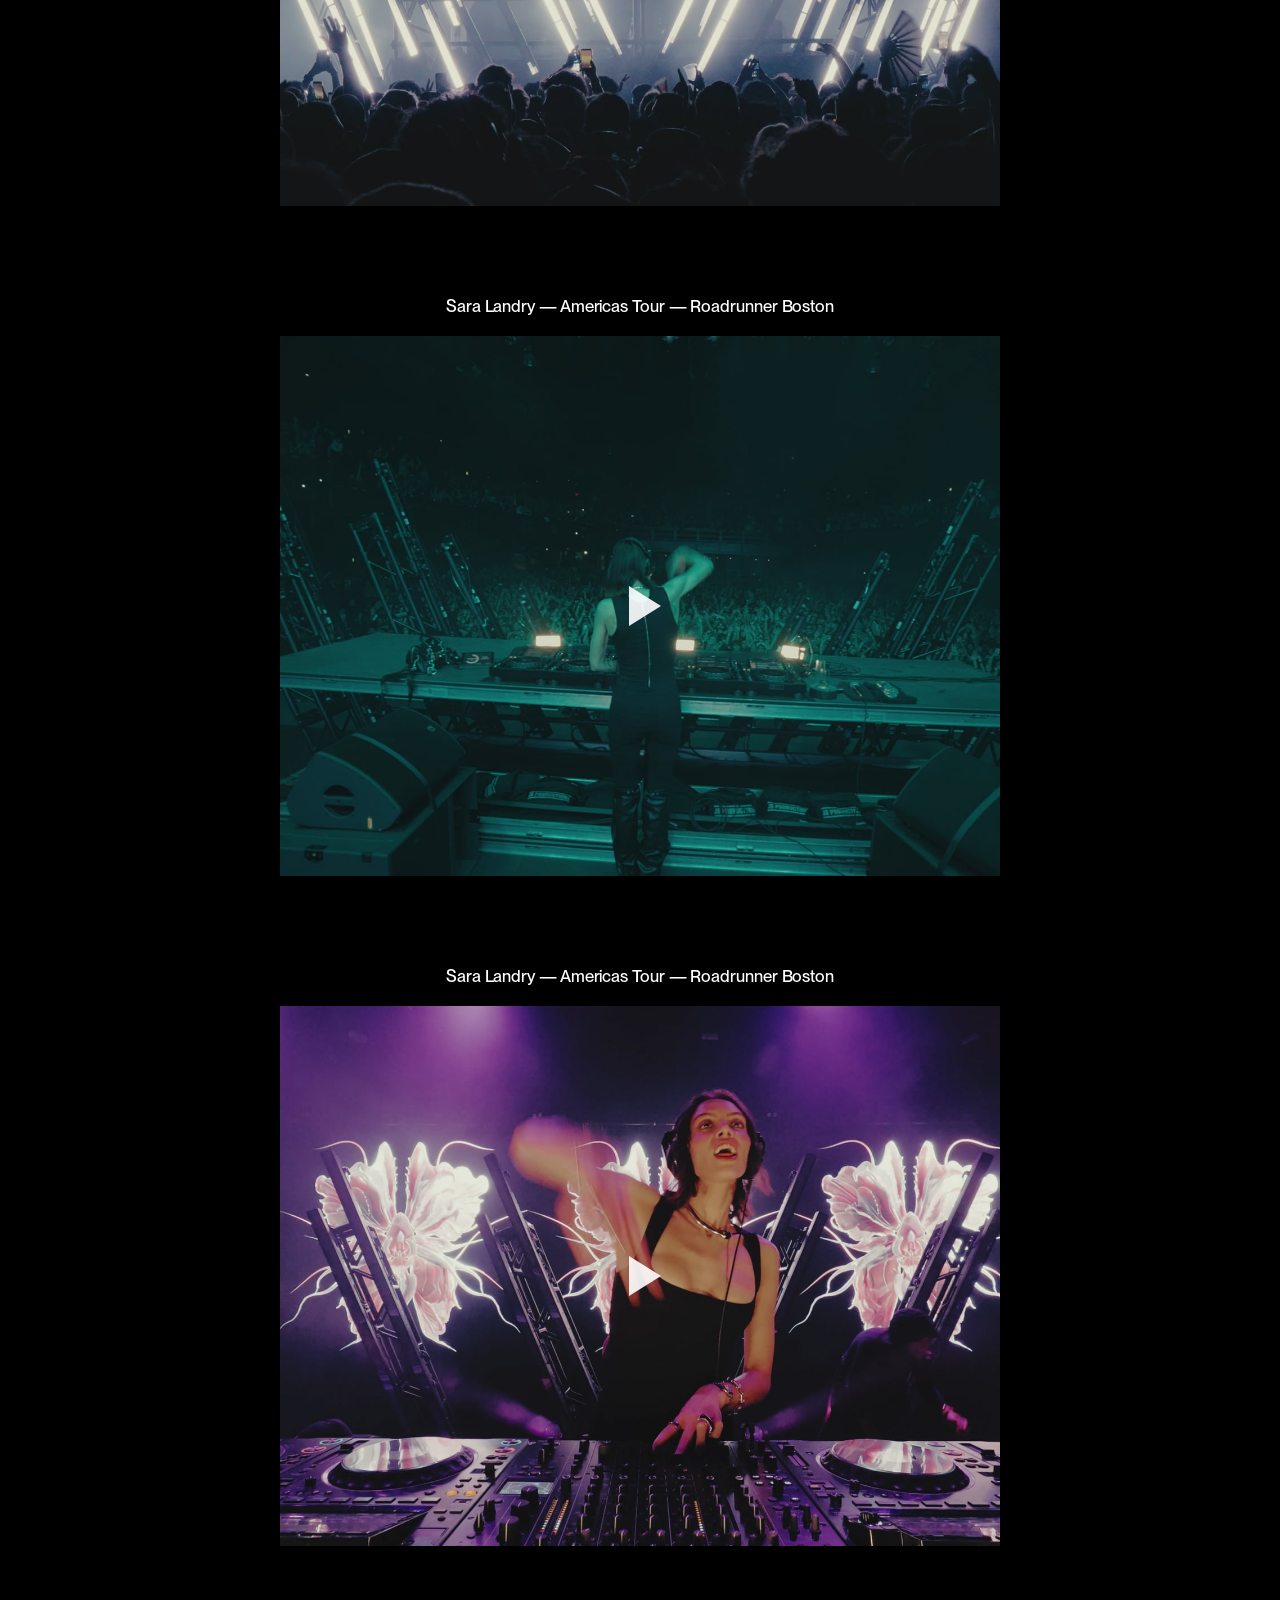
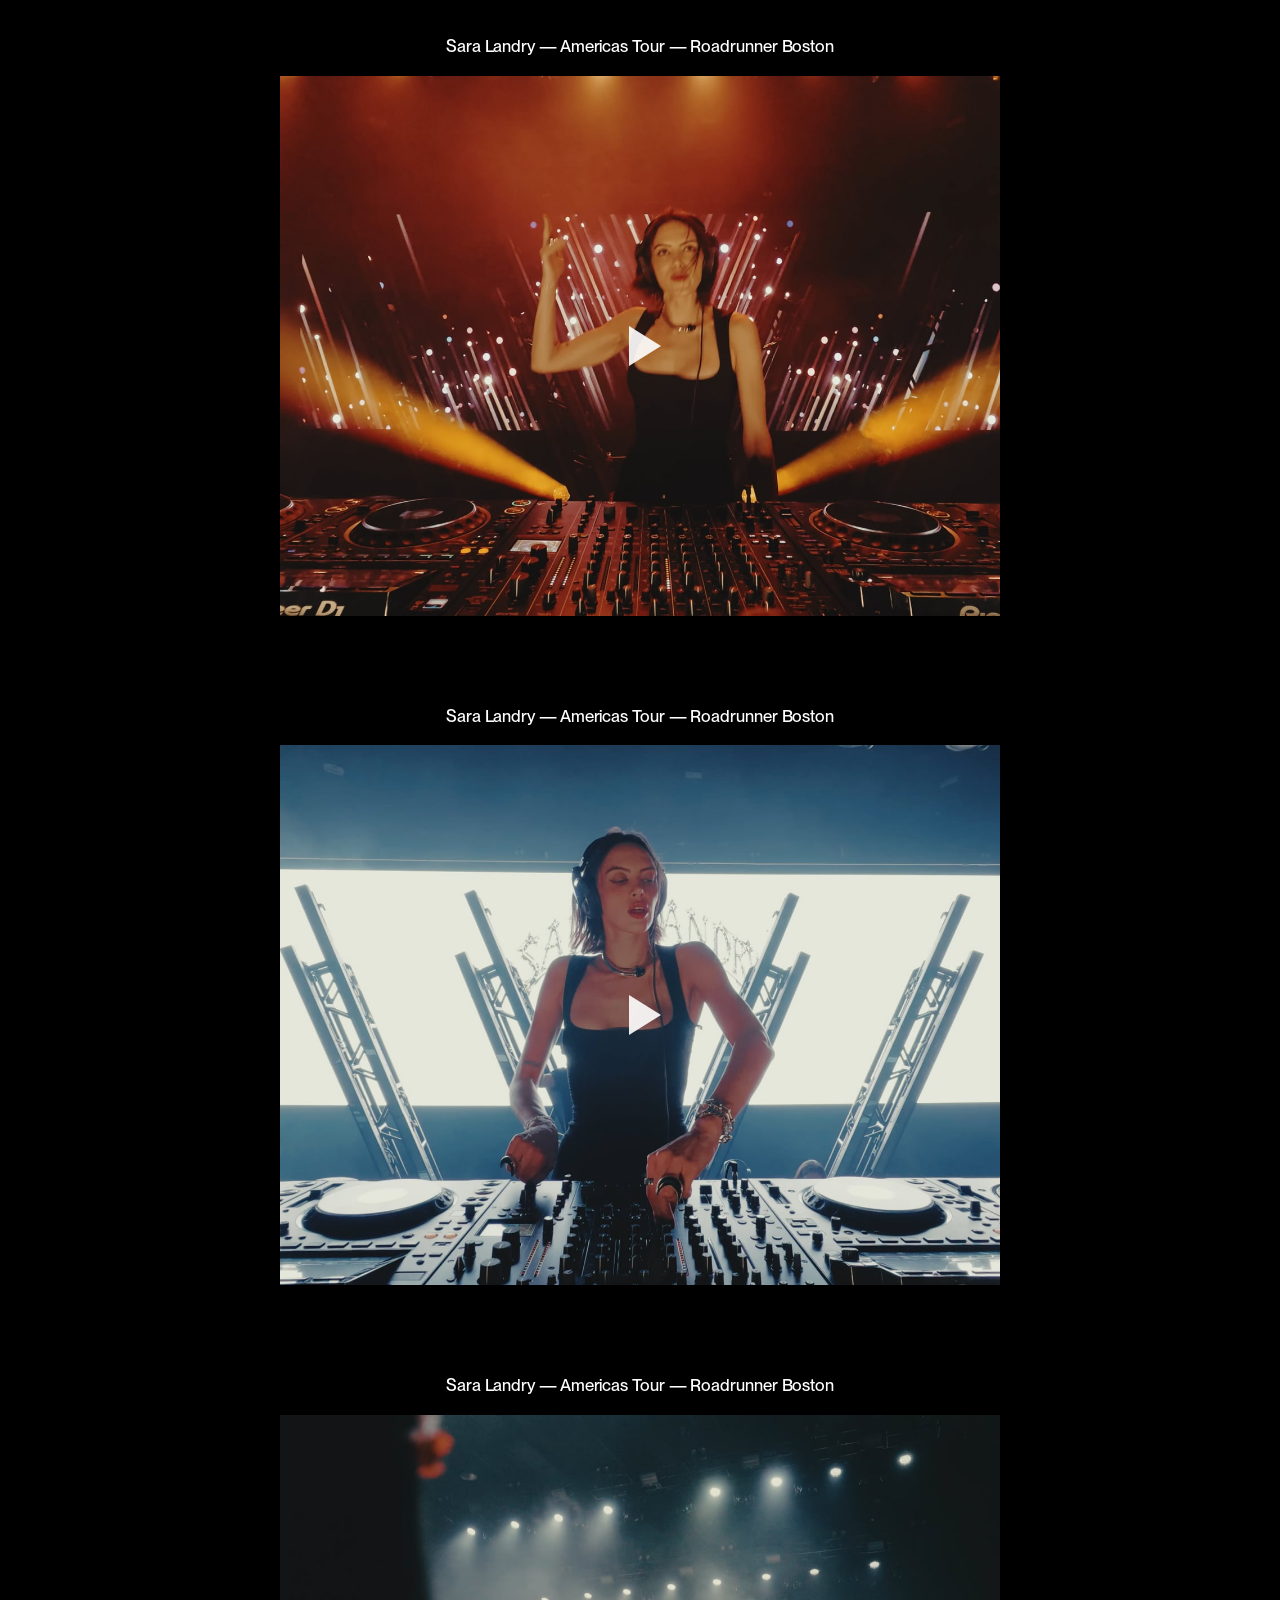
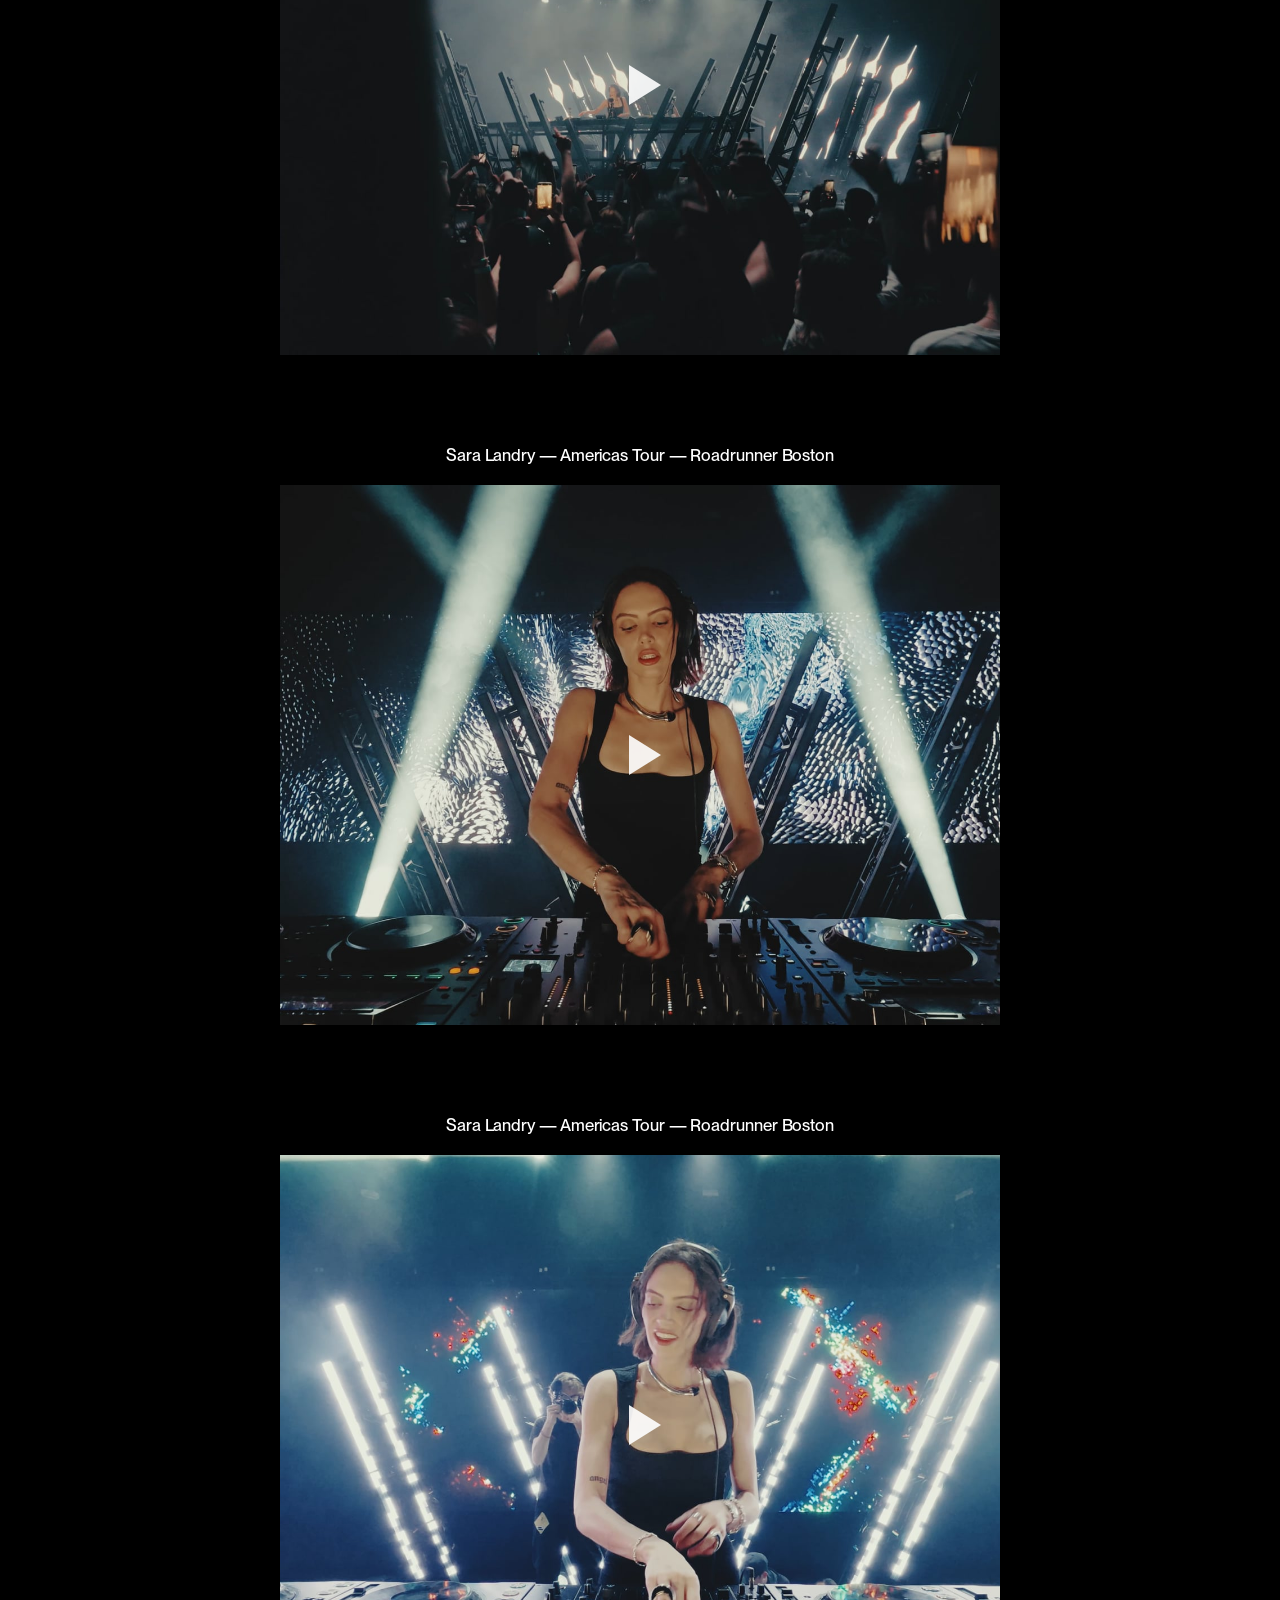
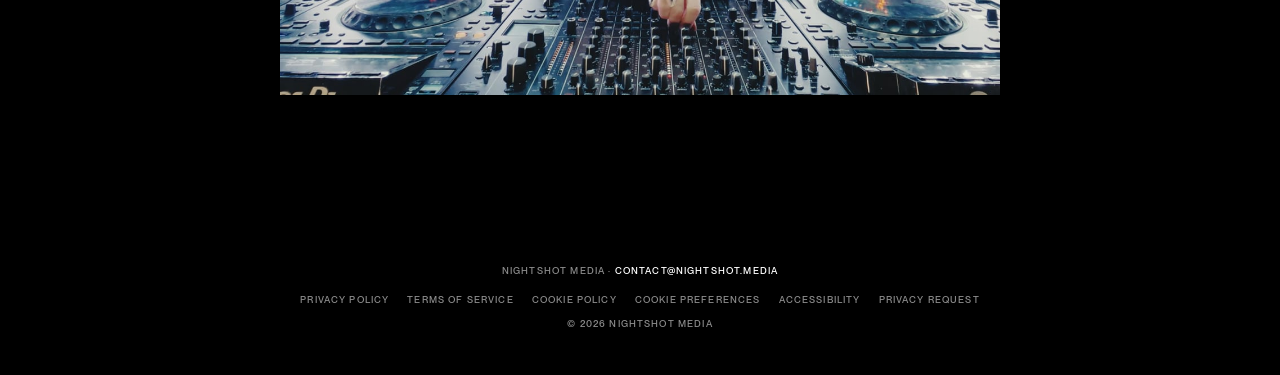
==== commit ea440e94: "Refresh two thumbnails from Vimeo; version thumbnail URLs so updates show immediately Co-Authored-By" ====
--- a/index.html
+++ b/index.html
@@ -40,133 +40,133 @@
   <article class="project">
     <h2>Sara Landry — Americas Tour — Roadrunner Boston</h2>
     <div class="video" data-video="https://player.vimeo.com/video/1249391381" data-title="Sara Landry — Americas Tour — Roadrunner Boston">
-      <button type="button" class="video-play" aria-label="Play video: Sara Landry — Americas Tour — Roadrunner Boston"><img src="images/sara-landry-01.jpg" alt=""><span class="play" aria-hidden="true"></span></button>
+      <button type="button" class="video-play" aria-label="Play video: Sara Landry — Americas Tour — Roadrunner Boston"><img src="images/sara-landry-01.jpg?v=20261124" alt=""><span class="play" aria-hidden="true"></span></button>
     </div>
   </article>
 
   <article class="project">
     <h2>Ashibah — We Belong Here, Central Park NYC</h2>
     <div class="video" data-video="https://player.vimeo.com/video/1246721090" data-title="Ashibah — We Belong Here, Central Park NYC">
-      <button type="button" class="video-play" aria-label="Play video: Ashibah — We Belong Here, Central Park NYC"><img src="images/ashibah-1.jpg" alt=""><span class="play" aria-hidden="true"></span></button>
+      <button type="button" class="video-play" aria-label="Play video: Ashibah — We Belong Here, Central Park NYC"><img src="images/ashibah-1.jpg?v=20261124" alt=""><span class="play" aria-hidden="true"></span></button>
     </div>
   </article>
 
   <article class="project">
     <h2>Silva Bumpa — Bijou Boston</h2>
     <div class="video" data-video="https://player.vimeo.com/video/1246507115" data-title="Silva Bumpa — Bijou Boston">
-      <button type="button" class="video-play" aria-label="Play video: Silva Bumpa — Bijou Boston"><img src="images/silva-bumpa-1.jpg" alt=""><span class="play" aria-hidden="true"></span></button>
+      <button type="button" class="video-play" aria-label="Play video: Silva Bumpa — Bijou Boston"><img src="images/silva-bumpa-1.jpg?v=20261124" alt=""><span class="play" aria-hidden="true"></span></button>
     </div>
   </article>
 
   <article class="project">
     <h2>Boys Noize — Red Eye</h2>
     <div class="video" data-video="https://player.vimeo.com/video/1246507116" data-title="Boys Noize — Red Eye">
-      <button type="button" class="video-play" aria-label="Play video: Boys Noize — Red Eye"><img src="images/boys-noize-2.jpg" alt=""><span class="play" aria-hidden="true"></span></button>
+      <button type="button" class="video-play" aria-label="Play video: Boys Noize — Red Eye"><img src="images/boys-noize-2.jpg?v=20261124" alt=""><span class="play" aria-hidden="true"></span></button>
     </div>
   </article>
 
   <article class="project">
     <h2>Sara Landry — Americas Tour — Roadrunner Boston</h2>
     <div class="video" data-video="https://player.vimeo.com/video/1249391382" data-title="Sara Landry — Americas Tour — Roadrunner Boston">
-      <button type="button" class="video-play" aria-label="Play video: Sara Landry — Americas Tour — Roadrunner Boston"><img src="images/sara-landry-02.jpg" alt=""><span class="play" aria-hidden="true"></span></button>
+      <button type="button" class="video-play" aria-label="Play video: Sara Landry — Americas Tour — Roadrunner Boston"><img src="images/sara-landry-02.jpg?v=20261124" alt=""><span class="play" aria-hidden="true"></span></button>
     </div>
   </article>
 
   <article class="project">
     <h2>DJ Costa — Big Night Live Boston</h2>
     <div class="video" data-video="https://player.vimeo.com/video/1246507117" data-title="DJ Costa — Big Night Live Boston">
-      <button type="button" class="video-play" aria-label="Play video: DJ Costa — Big Night Live Boston"><img src="images/happy-daze.jpg" alt=""><span class="play" aria-hidden="true"></span></button>
+      <button type="button" class="video-play" aria-label="Play video: DJ Costa — Big Night Live Boston"><img src="images/happy-daze.jpg?v=20261124" alt=""><span class="play" aria-hidden="true"></span></button>
     </div>
   </article>
 
   <article class="project">
     <h2>Ashibah — We Belong Here, Central Park NYC</h2>
     <div class="video" data-video="https://player.vimeo.com/video/1246721082" data-title="Ashibah — We Belong Here, Central Park NYC">
-      <button type="button" class="video-play" aria-label="Play video: Ashibah — We Belong Here, Central Park NYC"><img src="images/ashibah-2.jpg" alt=""><span class="play" aria-hidden="true"></span></button>
+      <button type="button" class="video-play" aria-label="Play video: Ashibah — We Belong Here, Central Park NYC"><img src="images/ashibah-2.jpg?v=20261124" alt=""><span class="play" aria-hidden="true"></span></button>
     </div>
   </article>
 
   <article class="project">
     <h2>Silva Bumpa — Bijou Boston</h2>
     <div class="video" data-video="https://player.vimeo.com/video/1246507118" data-title="Silva Bumpa — Bijou Boston">
-      <button type="button" class="video-play" aria-label="Play video: Silva Bumpa — Bijou Boston"><img src="images/silva-bumpa-2.jpg" alt=""><span class="play" aria-hidden="true"></span></button>
+      <button type="button" class="video-play" aria-label="Play video: Silva Bumpa — Bijou Boston"><img src="images/silva-bumpa-2.jpg?v=20261124" alt=""><span class="play" aria-hidden="true"></span></button>
     </div>
   </article>
 
   <article class="project">
     <h2>Boys Noize — Red Eye</h2>
     <div class="video" data-video="https://player.vimeo.com/video/1246507113" data-title="Boys Noize — Red Eye">
-      <button type="button" class="video-play" aria-label="Play video: Boys Noize — Red Eye"><img src="images/boys-noize-1.jpg" alt=""><span class="play" aria-hidden="true"></span></button>
+      <button type="button" class="video-play" aria-label="Play video: Boys Noize — Red Eye"><img src="images/boys-noize-1.jpg?v=20261124" alt=""><span class="play" aria-hidden="true"></span></button>
     </div>
   </article>
 
   <article class="project">
     <h2>Silva Bumpa — Bijou Boston</h2>
     <div class="video" data-video="https://player.vimeo.com/video/1246724675" data-title="Silva Bumpa — Bijou Boston">
-      <button type="button" class="video-play" aria-label="Play video: Silva Bumpa — Bijou Boston"><img src="images/silva-bumpa-3.jpg" alt=""><span class="play" aria-hidden="true"></span></button>
+      <button type="button" class="video-play" aria-label="Play video: Silva Bumpa — Bijou Boston"><img src="images/silva-bumpa-3.jpg?v=20261124" alt=""><span class="play" aria-hidden="true"></span></button>
     </div>
   </article>
 
   <article class="project">
     <h2>Sara Landry — Americas Tour — Roadrunner Boston</h2>
     <div class="video" data-video="https://player.vimeo.com/video/1249391376" data-title="Sara Landry — Americas Tour — Roadrunner Boston">
-      <button type="button" class="video-play" aria-label="Play video: Sara Landry — Americas Tour — Roadrunner Boston"><img src="images/sara-landry-03.jpg" alt=""><span class="play" aria-hidden="true"></span></button>
+      <button type="button" class="video-play" aria-label="Play video: Sara Landry — Americas Tour — Roadrunner Boston"><img src="images/sara-landry-03.jpg?v=20261124" alt=""><span class="play" aria-hidden="true"></span></button>
     </div>
   </article>
 
   <article class="project">
     <h2>Sara Landry — Americas Tour — Roadrunner Boston</h2>
     <div class="video" data-video="https://player.vimeo.com/video/1249391379" data-title="Sara Landry — Americas Tour — Roadrunner Boston">
-      <button type="button" class="video-play" aria-label="Play video: Sara Landry — Americas Tour — Roadrunner Boston"><img src="images/sara-landry-04.jpg" alt=""><span class="play" aria-hidden="true"></span></button>
+      <button type="button" class="video-play" aria-label="Play video: Sara Landry — Americas Tour — Roadrunner Boston"><img src="images/sara-landry-04.jpg?v=20261124" alt=""><span class="play" aria-hidden="true"></span></button>
     </div>
   </article>
 
   <article class="project">
     <h2>Sara Landry — Americas Tour — Roadrunner Boston</h2>
     <div class="video" data-video="https://player.vimeo.com/video/1249391377" data-title="Sara Landry — Americas Tour — Roadrunner Boston">
-      <button type="button" class="video-play" aria-label="Play video: Sara Landry — Americas Tour — Roadrunner Boston"><img src="images/sara-landry-05.jpg" alt=""><span class="play" aria-hidden="true"></span></button>
+      <button type="button" class="video-play" aria-label="Play video: Sara Landry — Americas Tour — Roadrunner Boston"><img src="images/sara-landry-05.jpg?v=20261124" alt=""><span class="play" aria-hidden="true"></span></button>
     </div>
   </article>
 
   <article class="project">
     <h2>Sara Landry — Americas Tour — Roadrunner Boston</h2>
     <div class="video" data-video="https://player.vimeo.com/video/1249391385" data-title="Sara Landry — Americas Tour — Roadrunner Boston">
-      <button type="button" class="video-play" aria-label="Play video: Sara Landry — Americas Tour — Roadrunner Boston"><img src="images/sara-landry-06.jpg" alt=""><span class="play" aria-hidden="true"></span></button>
+      <button type="button" class="video-play" aria-label="Play video: Sara Landry — Americas Tour — Roadrunner Boston"><img src="images/sara-landry-06.jpg?v=20261124" alt=""><span class="play" aria-hidden="true"></span></button>
     </div>
   </article>
 
   <article class="project">
     <h2>Sara Landry — Americas Tour — Roadrunner Boston</h2>
     <div class="video" data-video="https://player.vimeo.com/video/1249391380" data-title="Sara Landry — Americas Tour — Roadrunner Boston">
-      <button type="button" class="video-play" aria-label="Play video: Sara Landry — Americas Tour — Roadrunner Boston"><img src="images/sara-landry-07.jpg" alt=""><span class="play" aria-hidden="true"></span></button>
+      <button type="button" class="video-play" aria-label="Play video: Sara Landry — Americas Tour — Roadrunner Boston"><img src="images/sara-landry-07.jpg?v=20261124" alt=""><span class="play" aria-hidden="true"></span></button>
     </div>
   </article>
 
   <article class="project">
     <h2>Sara Landry — Americas Tour — Roadrunner Boston</h2>
     <div class="video" data-video="https://player.vimeo.com/video/1249391384" data-title="Sara Landry — Americas Tour — Roadrunner Boston">
-      <button type="button" class="video-play" aria-label="Play video: Sara Landry — Americas Tour — Roadrunner Boston"><img src="images/sara-landry-08.jpg" alt=""><span class="play" aria-hidden="true"></span></button>
+      <button type="button" class="video-play" aria-label="Play video: Sara Landry — Americas Tour — Roadrunner Boston"><img src="images/sara-landry-08.jpg?v=20261124" alt=""><span class="play" aria-hidden="true"></span></button>
     </div>
   </article>
 
   <article class="project">
     <h2>Sara Landry — Americas Tour — Roadrunner Boston</h2>
     <div class="video" data-video="https://player.vimeo.com/video/1249391378" data-title="Sara Landry — Americas Tour — Roadrunner Boston">
-      <button type="button" class="video-play" aria-label="Play video: Sara Landry — Americas Tour — Roadrunner Boston"><img src="images/sara-landry-09.jpg" alt=""><span class="play" aria-hidden="true"></span></button>
+      <button type="button" class="video-play" aria-label="Play video: Sara Landry — Americas Tour — Roadrunner Boston"><img src="images/sara-landry-09.jpg?v=20261124" alt=""><span class="play" aria-hidden="true"></span></button>
     </div>
   </article>
 
   <article class="project">
     <h2>Sara Landry — Americas Tour — Roadrunner Boston</h2>
     <div class="video" data-video="https://player.vimeo.com/video/1249391369" data-title="Sara Landry — Americas Tour — Roadrunner Boston">
-      <button type="button" class="video-play" aria-label="Play video: Sara Landry — Americas Tour — Roadrunner Boston"><img src="images/sara-landry-10.jpg" alt=""><span class="play" aria-hidden="true"></span></button>
+      <button type="button" class="video-play" aria-label="Play video: Sara Landry — Americas Tour — Roadrunner Boston"><img src="images/sara-landry-10.jpg?v=20261124" alt=""><span class="play" aria-hidden="true"></span></button>
     </div>
   </article>
 
   <article class="project">
     <h2>Sara Landry — Americas Tour — Roadrunner Boston</h2>
     <div class="video" data-video="https://player.vimeo.com/video/1249391375" data-title="Sara Landry — Americas Tour — Roadrunner Boston">
-      <button type="button" class="video-play" aria-label="Play video: Sara Landry — Americas Tour — Roadrunner Boston"><img src="images/sara-landry-11.jpg" alt=""><span class="play" aria-hidden="true"></span></button>
+      <button type="button" class="video-play" aria-label="Play video: Sara Landry — Americas Tour — Roadrunner Boston"><img src="images/sara-landry-11.jpg?v=20261124" alt=""><span class="play" aria-hidden="true"></span></button>
     </div>
   </article>
 </div>
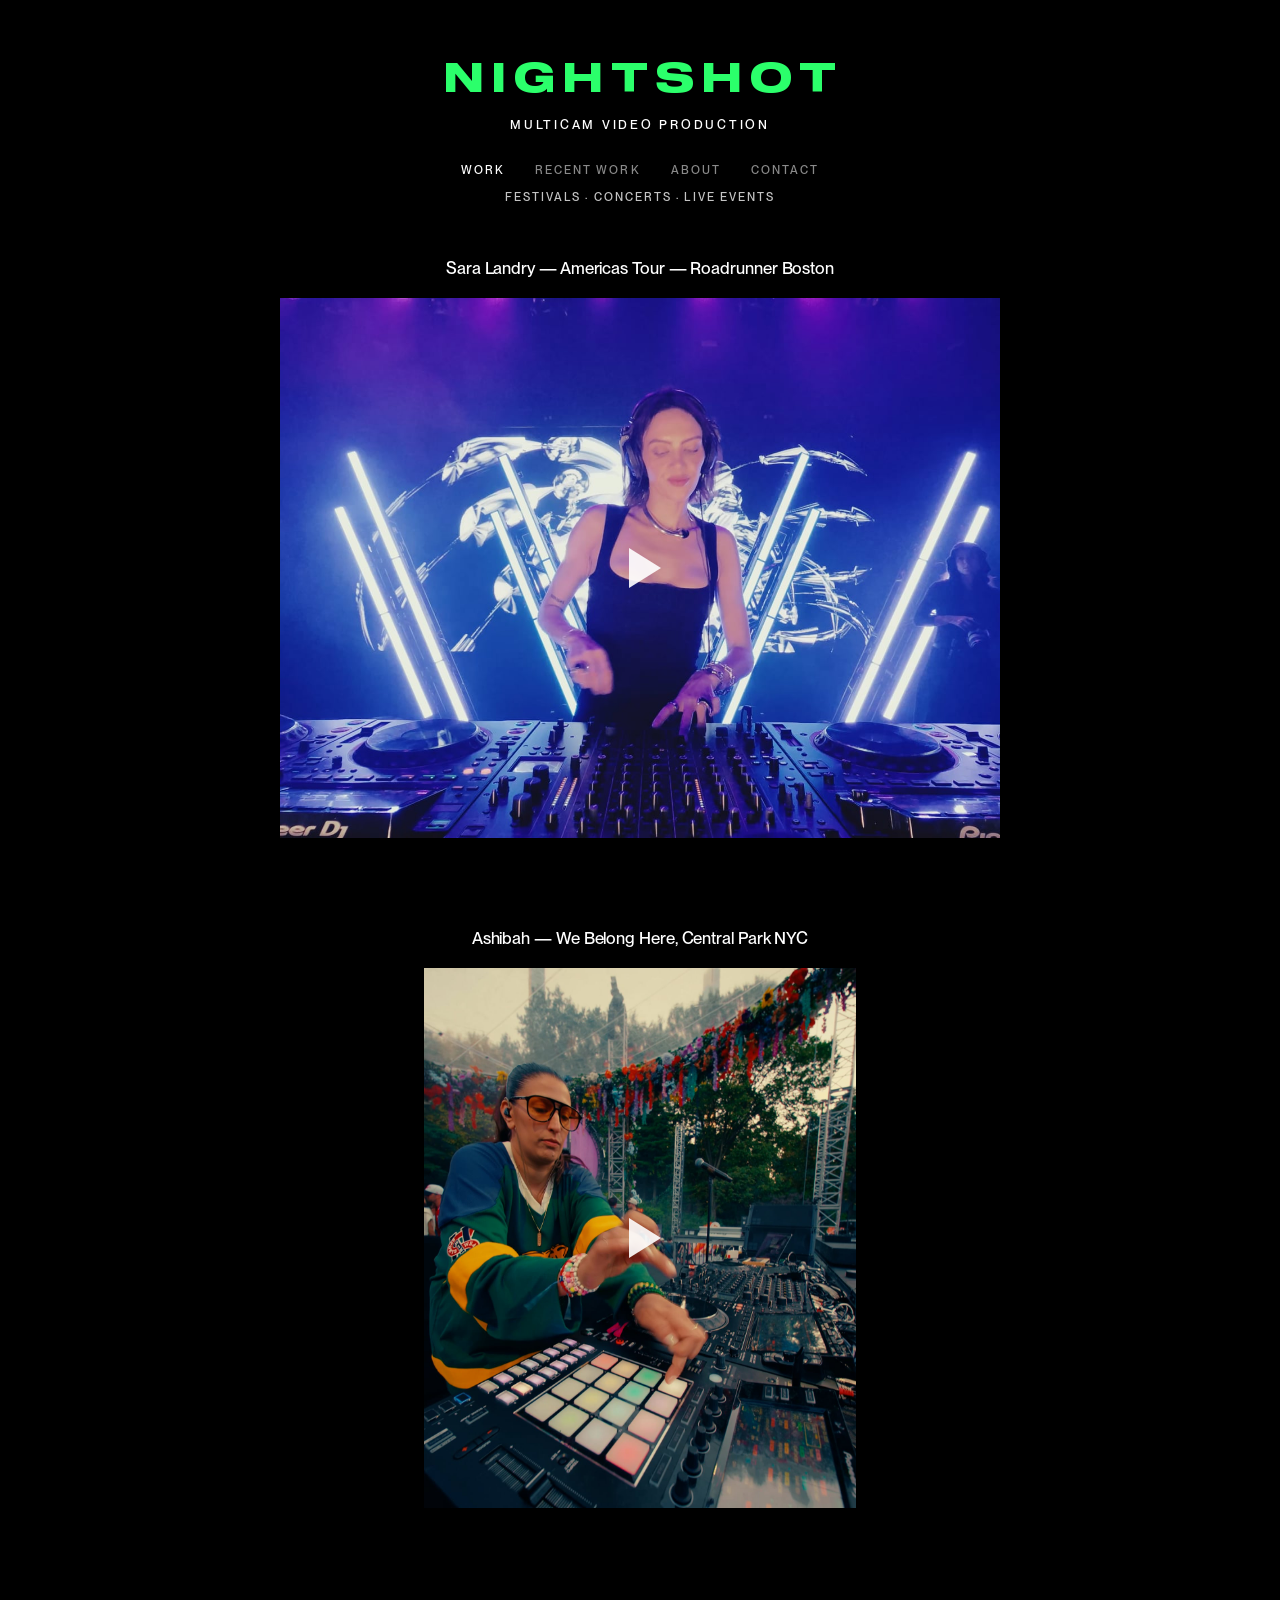
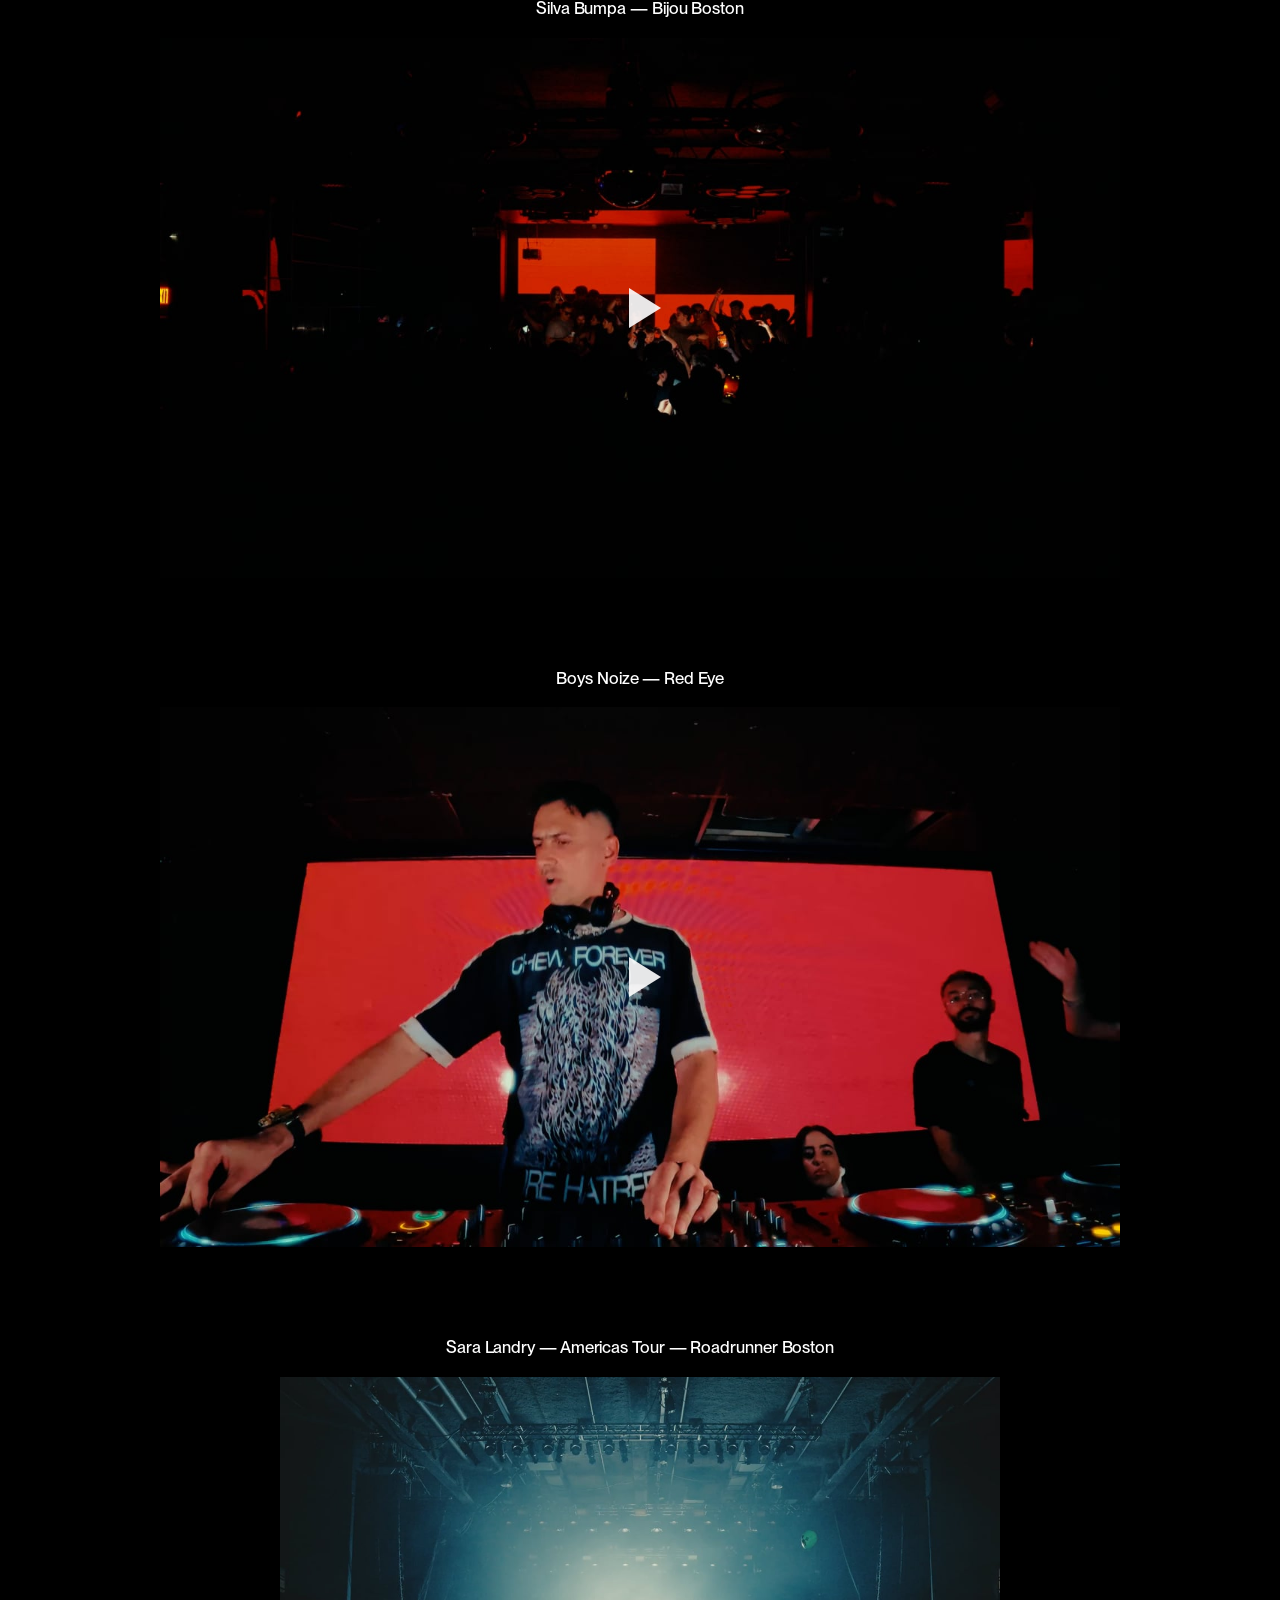
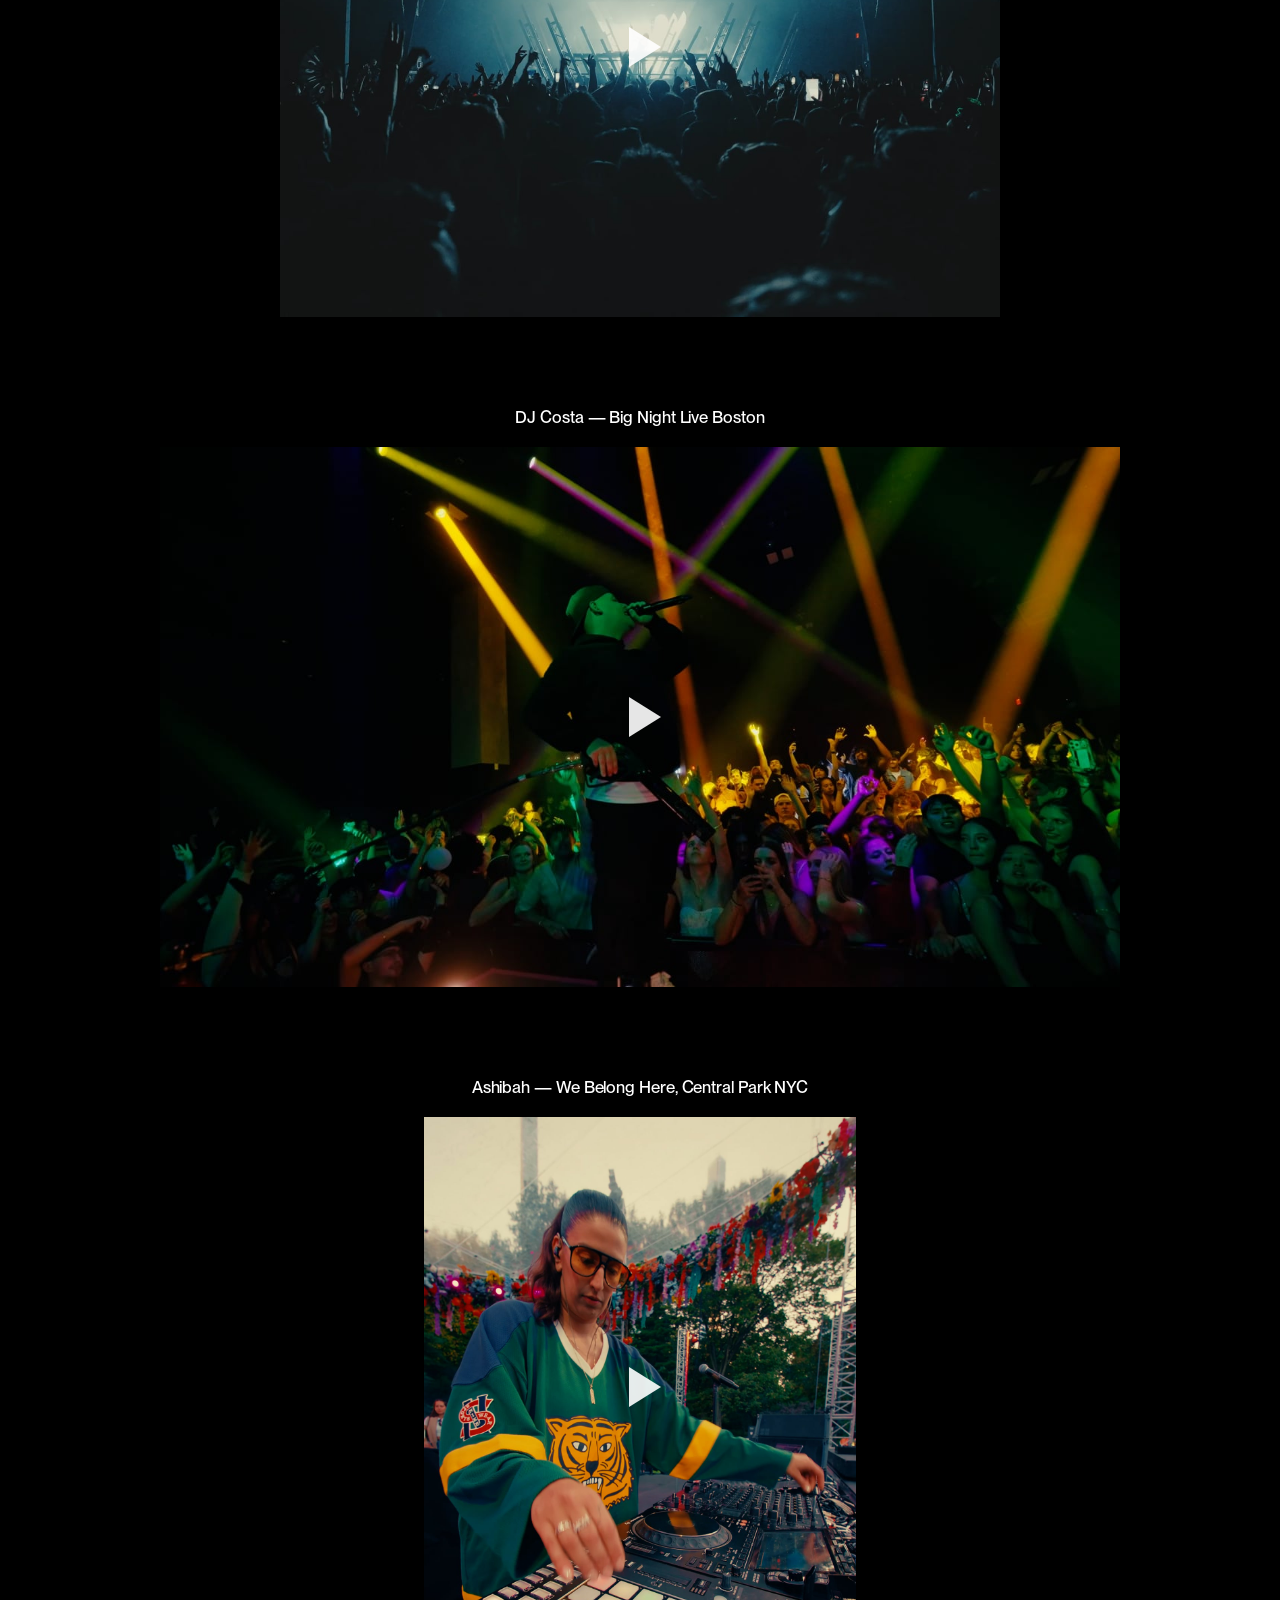
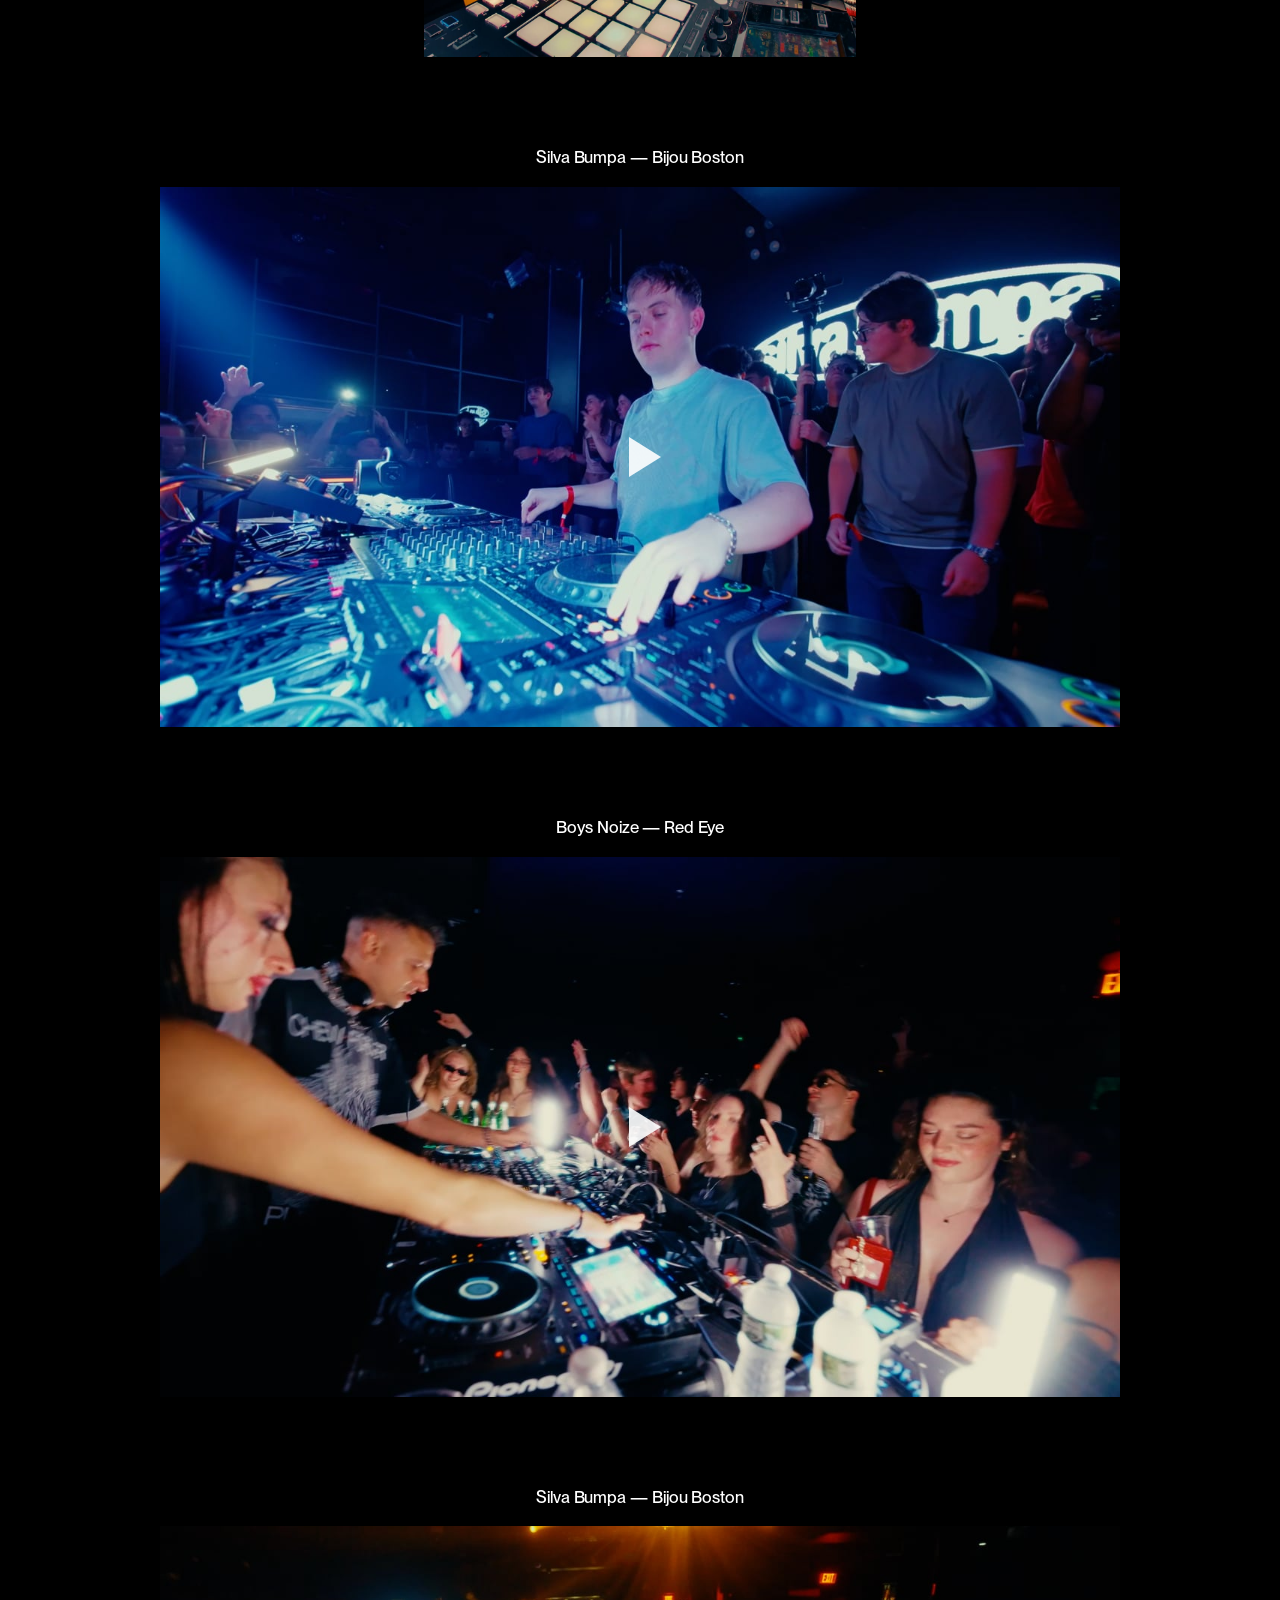
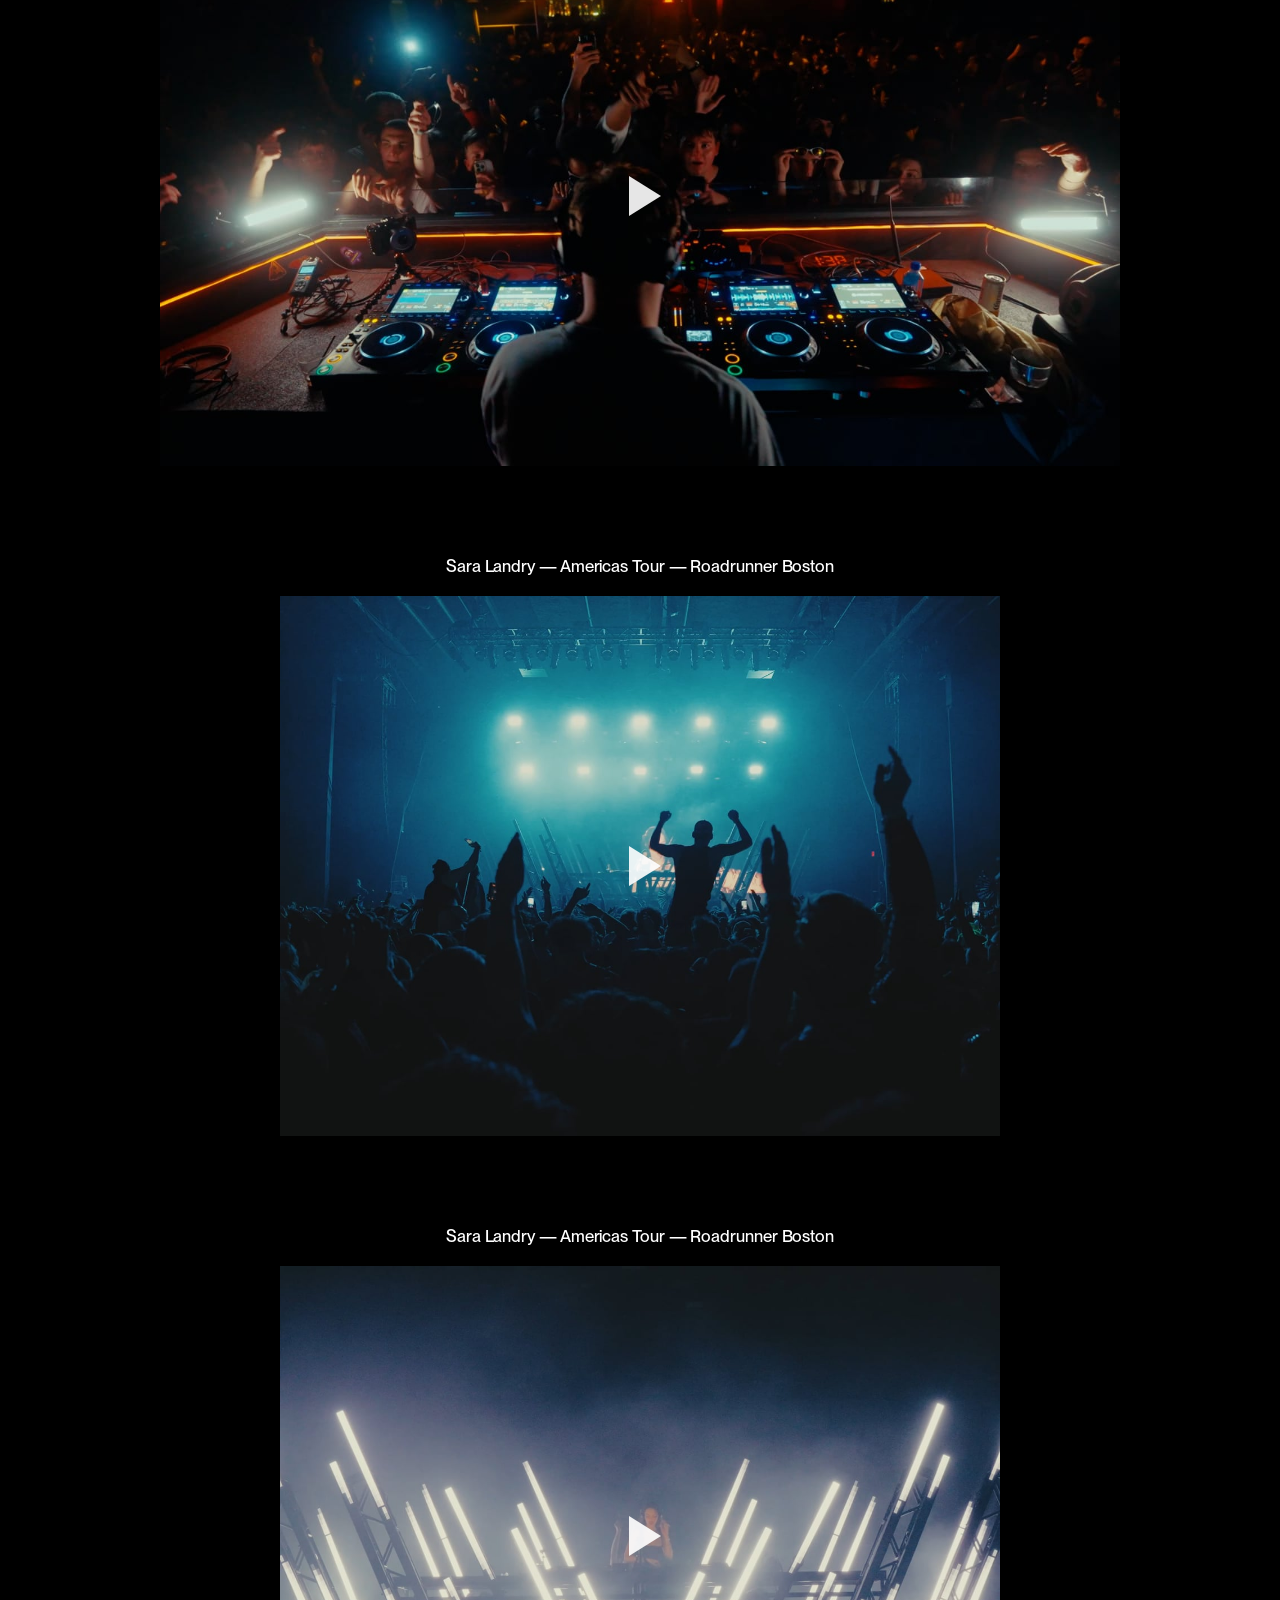
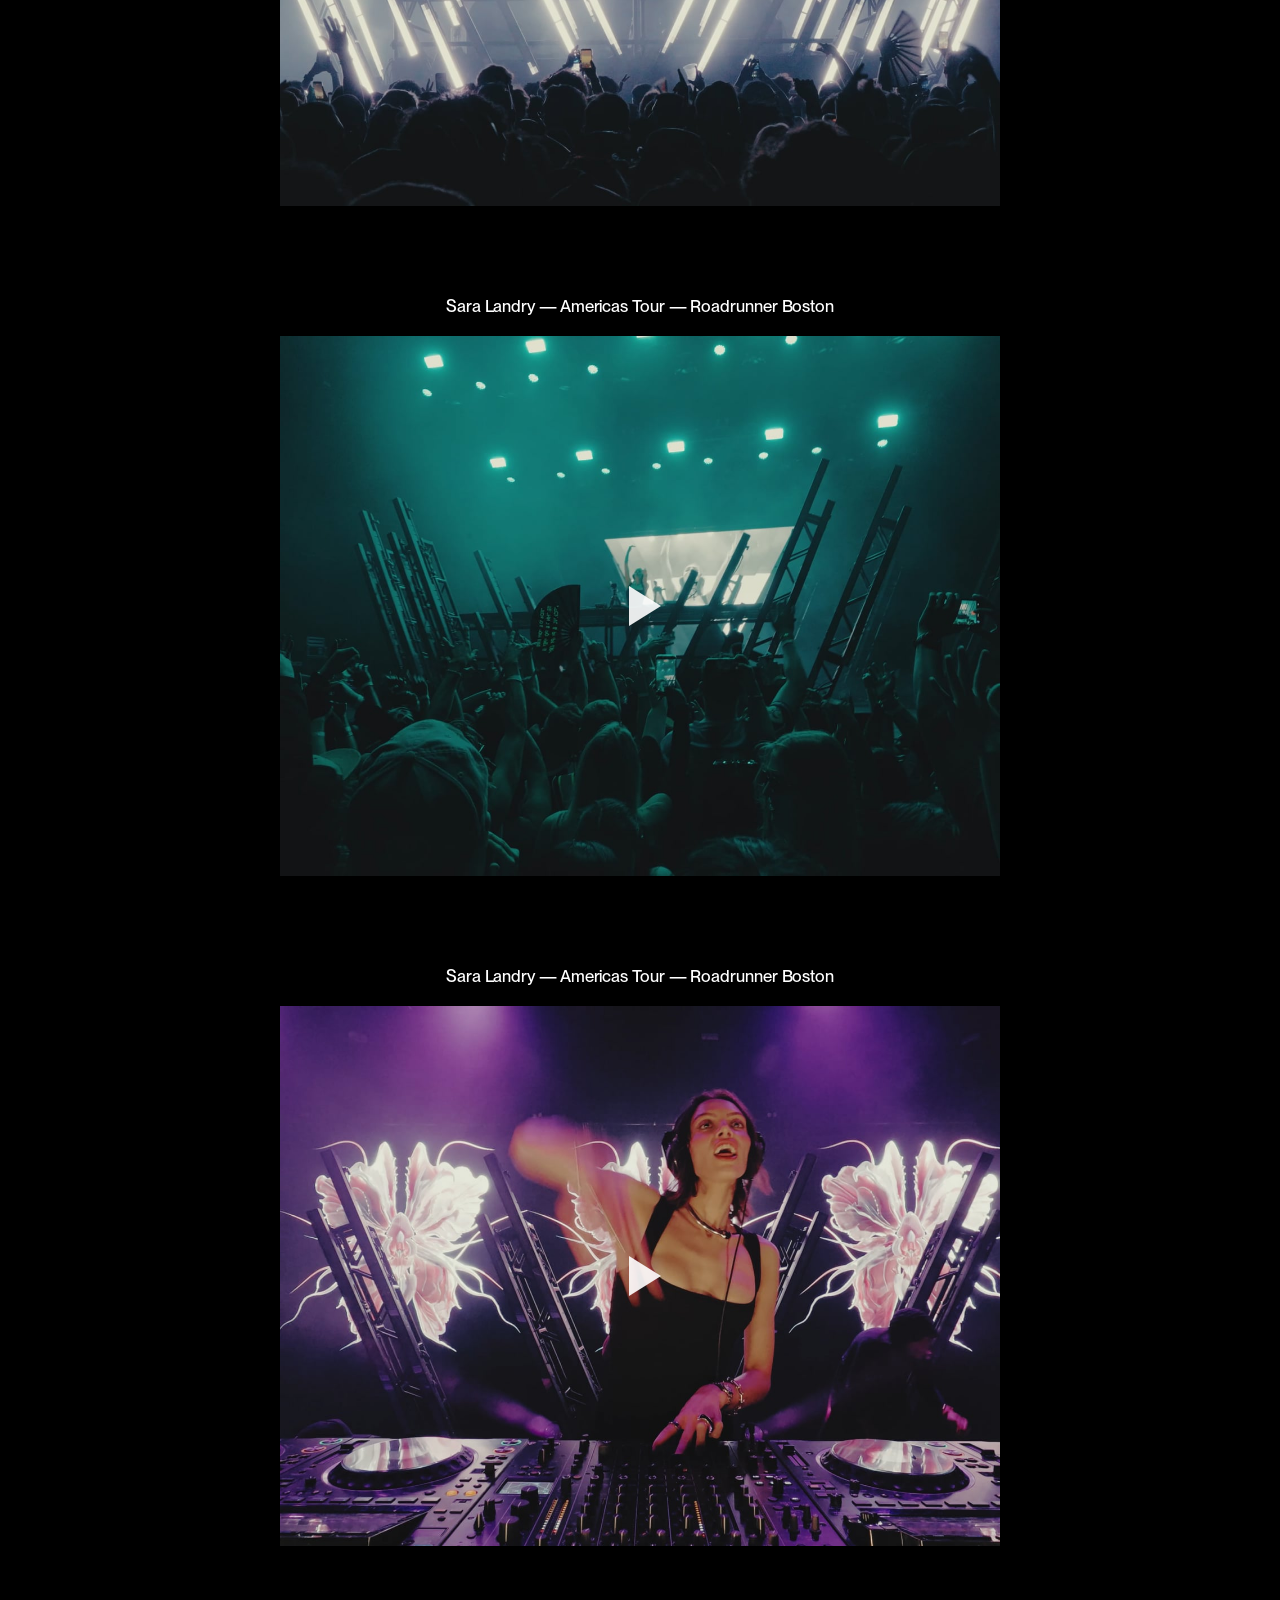
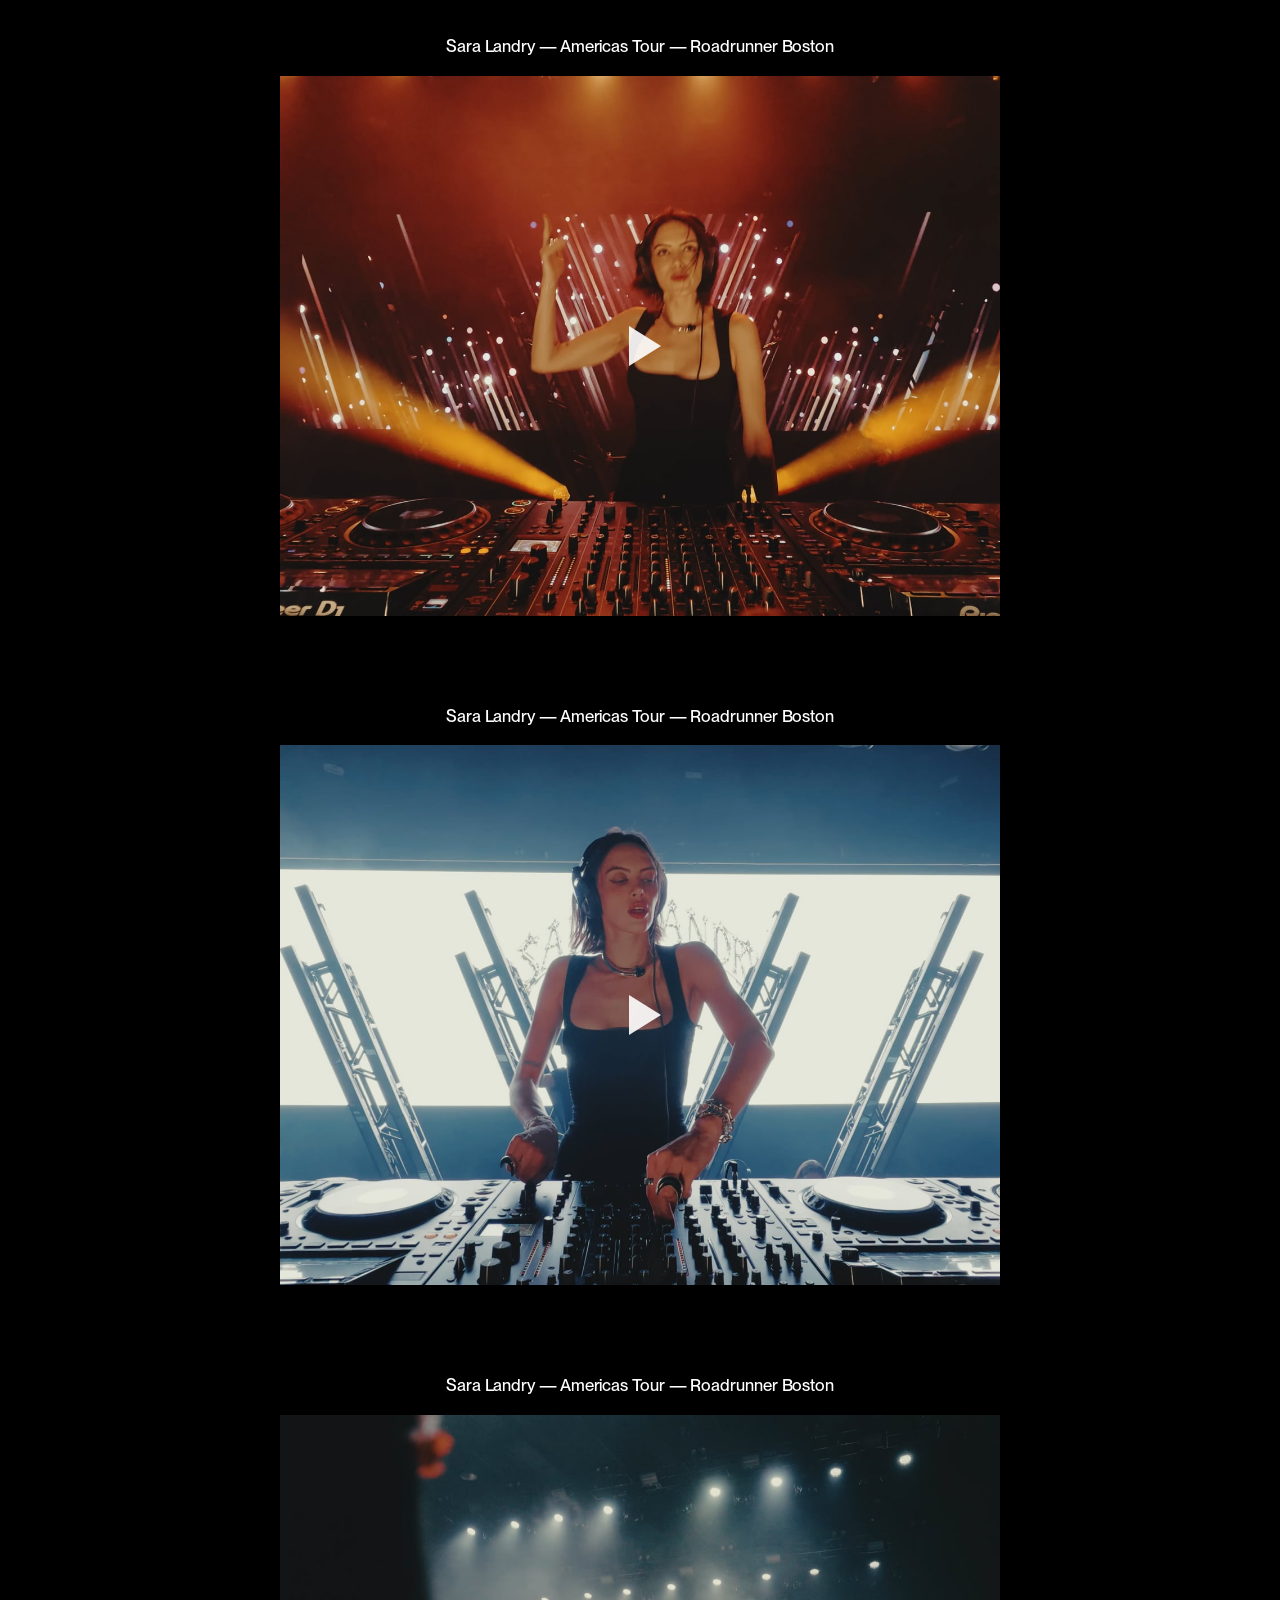
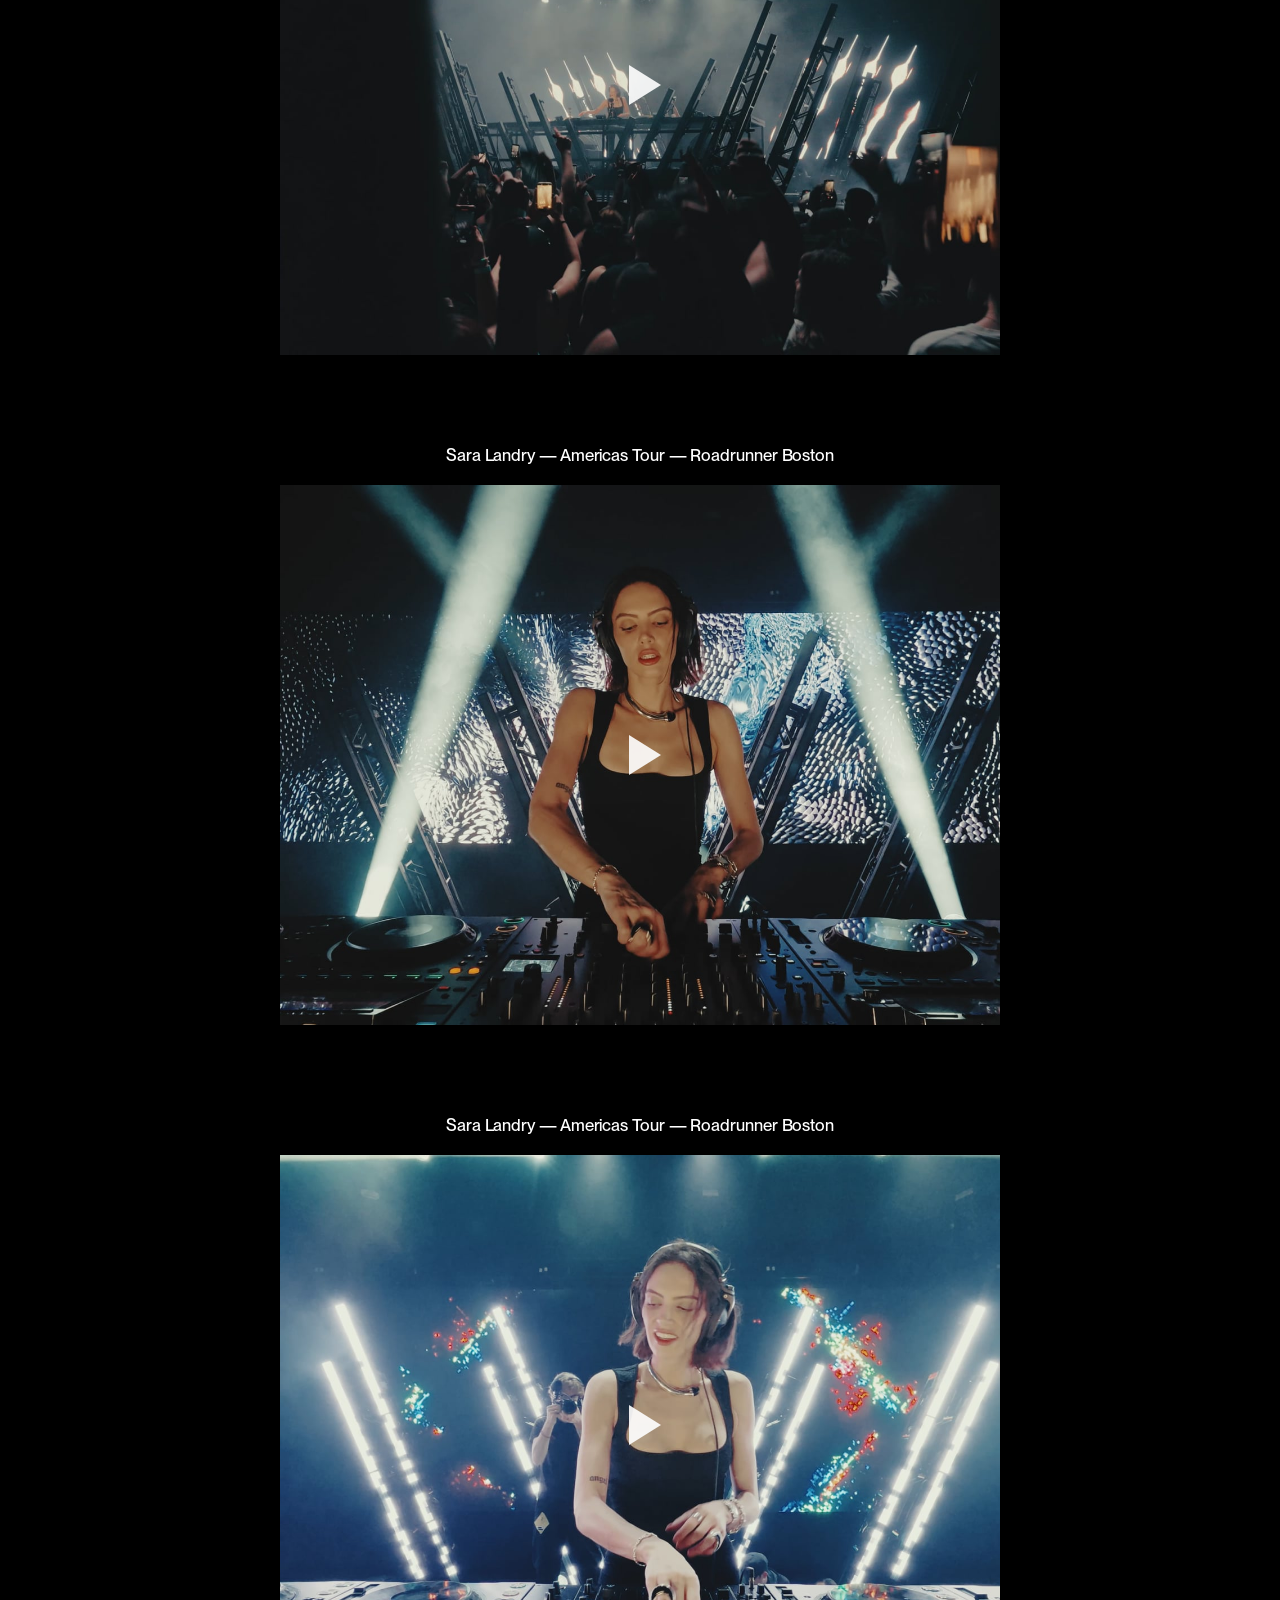
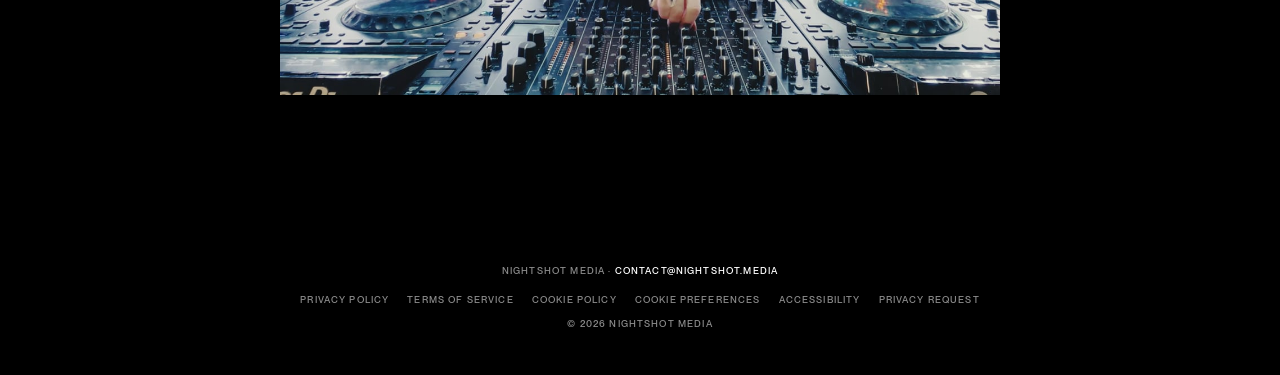
==== commit 34a369fc: "Refresh thumbnail from Vimeo (sara-landry-05) Co-Authored-By: Claude Sonnet 5.5 <noreply@anthropic.c" ====
--- a/index.html
+++ b/index.html
@@ -40,133 +40,133 @@
   <article class="project">
     <h2>Sara Landry — Americas Tour — Roadrunner Boston</h2>
     <div class="video" data-video="https://player.vimeo.com/video/1249391381" data-title="Sara Landry — Americas Tour — Roadrunner Boston">
-      <button type="button" class="video-play" aria-label="Play video: Sara Landry — Americas Tour — Roadrunner Boston"><img src="images/sara-landry-01.jpg?v=20261124" alt=""><span class="play" aria-hidden="true"></span></button>
+      <button type="button" class="video-play" aria-label="Play video: Sara Landry — Americas Tour — Roadrunner Boston"><img src="images/sara-landry-01.jpg?v=20261124b" alt=""><span class="play" aria-hidden="true"></span></button>
     </div>
   </article>
 
   <article class="project">
     <h2>Ashibah — We Belong Here, Central Park NYC</h2>
     <div class="video" data-video="https://player.vimeo.com/video/1246721090" data-title="Ashibah — We Belong Here, Central Park NYC">
-      <button type="button" class="video-play" aria-label="Play video: Ashibah — We Belong Here, Central Park NYC"><img src="images/ashibah-1.jpg?v=20261124" alt=""><span class="play" aria-hidden="true"></span></button>
+      <button type="button" class="video-play" aria-label="Play video: Ashibah — We Belong Here, Central Park NYC"><img src="images/ashibah-1.jpg?v=20261124b" alt=""><span class="play" aria-hidden="true"></span></button>
     </div>
   </article>
 
   <article class="project">
     <h2>Silva Bumpa — Bijou Boston</h2>
     <div class="video" data-video="https://player.vimeo.com/video/1246507115" data-title="Silva Bumpa — Bijou Boston">
-      <button type="button" class="video-play" aria-label="Play video: Silva Bumpa — Bijou Boston"><img src="images/silva-bumpa-1.jpg?v=20261124" alt=""><span class="play" aria-hidden="true"></span></button>
+      <button type="button" class="video-play" aria-label="Play video: Silva Bumpa — Bijou Boston"><img src="images/silva-bumpa-1.jpg?v=20261124b" alt=""><span class="play" aria-hidden="true"></span></button>
     </div>
   </article>
 
   <article class="project">
     <h2>Boys Noize — Red Eye</h2>
     <div class="video" data-video="https://player.vimeo.com/video/1246507116" data-title="Boys Noize — Red Eye">
-      <button type="button" class="video-play" aria-label="Play video: Boys Noize — Red Eye"><img src="images/boys-noize-2.jpg?v=20261124" alt=""><span class="play" aria-hidden="true"></span></button>
+      <button type="button" class="video-play" aria-label="Play video: Boys Noize — Red Eye"><img src="images/boys-noize-2.jpg?v=20261124b" alt=""><span class="play" aria-hidden="true"></span></button>
     </div>
   </article>
 
   <article class="project">
     <h2>Sara Landry — Americas Tour — Roadrunner Boston</h2>
     <div class="video" data-video="https://player.vimeo.com/video/1249391382" data-title="Sara Landry — Americas Tour — Roadrunner Boston">
-      <button type="button" class="video-play" aria-label="Play video: Sara Landry — Americas Tour — Roadrunner Boston"><img src="images/sara-landry-02.jpg?v=20261124" alt=""><span class="play" aria-hidden="true"></span></button>
+      <button type="button" class="video-play" aria-label="Play video: Sara Landry — Americas Tour — Roadrunner Boston"><img src="images/sara-landry-02.jpg?v=20261124b" alt=""><span class="play" aria-hidden="true"></span></button>
     </div>
   </article>
 
   <article class="project">
     <h2>DJ Costa — Big Night Live Boston</h2>
     <div class="video" data-video="https://player.vimeo.com/video/1246507117" data-title="DJ Costa — Big Night Live Boston">
-      <button type="button" class="video-play" aria-label="Play video: DJ Costa — Big Night Live Boston"><img src="images/happy-daze.jpg?v=20261124" alt=""><span class="play" aria-hidden="true"></span></button>
+      <button type="button" class="video-play" aria-label="Play video: DJ Costa — Big Night Live Boston"><img src="images/happy-daze.jpg?v=20261124b" alt=""><span class="play" aria-hidden="true"></span></button>
     </div>
   </article>
 
   <article class="project">
     <h2>Ashibah — We Belong Here, Central Park NYC</h2>
     <div class="video" data-video="https://player.vimeo.com/video/1246721082" data-title="Ashibah — We Belong Here, Central Park NYC">
-      <button type="button" class="video-play" aria-label="Play video: Ashibah — We Belong Here, Central Park NYC"><img src="images/ashibah-2.jpg?v=20261124" alt=""><span class="play" aria-hidden="true"></span></button>
+      <button type="button" class="video-play" aria-label="Play video: Ashibah — We Belong Here, Central Park NYC"><img src="images/ashibah-2.jpg?v=20261124b" alt=""><span class="play" aria-hidden="true"></span></button>
     </div>
   </article>
 
   <article class="project">
     <h2>Silva Bumpa — Bijou Boston</h2>
     <div class="video" data-video="https://player.vimeo.com/video/1246507118" data-title="Silva Bumpa — Bijou Boston">
-      <button type="button" class="video-play" aria-label="Play video: Silva Bumpa — Bijou Boston"><img src="images/silva-bumpa-2.jpg?v=20261124" alt=""><span class="play" aria-hidden="true"></span></button>
+      <button type="button" class="video-play" aria-label="Play video: Silva Bumpa — Bijou Boston"><img src="images/silva-bumpa-2.jpg?v=20261124b" alt=""><span class="play" aria-hidden="true"></span></button>
     </div>
   </article>
 
   <article class="project">
     <h2>Boys Noize — Red Eye</h2>
     <div class="video" data-video="https://player.vimeo.com/video/1246507113" data-title="Boys Noize — Red Eye">
-      <button type="button" class="video-play" aria-label="Play video: Boys Noize — Red Eye"><img src="images/boys-noize-1.jpg?v=20261124" alt=""><span class="play" aria-hidden="true"></span></button>
+      <button type="button" class="video-play" aria-label="Play video: Boys Noize — Red Eye"><img src="images/boys-noize-1.jpg?v=20261124b" alt=""><span class="play" aria-hidden="true"></span></button>
     </div>
   </article>
 
   <article class="project">
     <h2>Silva Bumpa — Bijou Boston</h2>
     <div class="video" data-video="https://player.vimeo.com/video/1246724675" data-title="Silva Bumpa — Bijou Boston">
-      <button type="button" class="video-play" aria-label="Play video: Silva Bumpa — Bijou Boston"><img src="images/silva-bumpa-3.jpg?v=20261124" alt=""><span class="play" aria-hidden="true"></span></button>
+      <button type="button" class="video-play" aria-label="Play video: Silva Bumpa — Bijou Boston"><img src="images/silva-bumpa-3.jpg?v=20261124b" alt=""><span class="play" aria-hidden="true"></span></button>
     </div>
   </article>
 
   <article class="project">
     <h2>Sara Landry — Americas Tour — Roadrunner Boston</h2>
     <div class="video" data-video="https://player.vimeo.com/video/1249391376" data-title="Sara Landry — Americas Tour — Roadrunner Boston">
-      <button type="button" class="video-play" aria-label="Play video: Sara Landry — Americas Tour — Roadrunner Boston"><img src="images/sara-landry-03.jpg?v=20261124" alt=""><span class="play" aria-hidden="true"></span></button>
+      <button type="button" class="video-play" aria-label="Play video: Sara Landry — Americas Tour — Roadrunner Boston"><img src="images/sara-landry-03.jpg?v=20261124b" alt=""><span class="play" aria-hidden="true"></span></button>
     </div>
   </article>
 
   <article class="project">
     <h2>Sara Landry — Americas Tour — Roadrunner Boston</h2>
     <div class="video" data-video="https://player.vimeo.com/video/1249391379" data-title="Sara Landry — Americas Tour — Roadrunner Boston">
-      <button type="button" class="video-play" aria-label="Play video: Sara Landry — Americas Tour — Roadrunner Boston"><img src="images/sara-landry-04.jpg?v=20261124" alt=""><span class="play" aria-hidden="true"></span></button>
+      <button type="button" class="video-play" aria-label="Play video: Sara Landry — Americas Tour — Roadrunner Boston"><img src="images/sara-landry-04.jpg?v=20261124b" alt=""><span class="play" aria-hidden="true"></span></button>
     </div>
   </article>
 
   <article class="project">
     <h2>Sara Landry — Americas Tour — Roadrunner Boston</h2>
     <div class="video" data-video="https://player.vimeo.com/video/1249391377" data-title="Sara Landry — Americas Tour — Roadrunner Boston">
-      <button type="button" class="video-play" aria-label="Play video: Sara Landry — Americas Tour — Roadrunner Boston"><img src="images/sara-landry-05.jpg?v=20261124" alt=""><span class="play" aria-hidden="true"></span></button>
+      <button type="button" class="video-play" aria-label="Play video: Sara Landry — Americas Tour — Roadrunner Boston"><img src="images/sara-landry-05.jpg?v=20261124b" alt=""><span class="play" aria-hidden="true"></span></button>
     </div>
   </article>
 
   <article class="project">
     <h2>Sara Landry — Americas Tour — Roadrunner Boston</h2>
     <div class="video" data-video="https://player.vimeo.com/video/1249391385" data-title="Sara Landry — Americas Tour — Roadrunner Boston">
-      <button type="button" class="video-play" aria-label="Play video: Sara Landry — Americas Tour — Roadrunner Boston"><img src="images/sara-landry-06.jpg?v=20261124" alt=""><span class="play" aria-hidden="true"></span></button>
+      <button type="button" class="video-play" aria-label="Play video: Sara Landry — Americas Tour — Roadrunner Boston"><img src="images/sara-landry-06.jpg?v=20261124b" alt=""><span class="play" aria-hidden="true"></span></button>
     </div>
   </article>
 
   <article class="project">
     <h2>Sara Landry — Americas Tour — Roadrunner Boston</h2>
     <div class="video" data-video="https://player.vimeo.com/video/1249391380" data-title="Sara Landry — Americas Tour — Roadrunner Boston">
-      <button type="button" class="video-play" aria-label="Play video: Sara Landry — Americas Tour — Roadrunner Boston"><img src="images/sara-landry-07.jpg?v=20261124" alt=""><span class="play" aria-hidden="true"></span></button>
+      <button type="button" class="video-play" aria-label="Play video: Sara Landry — Americas Tour — Roadrunner Boston"><img src="images/sara-landry-07.jpg?v=20261124b" alt=""><span class="play" aria-hidden="true"></span></button>
     </div>
   </article>
 
   <article class="project">
     <h2>Sara Landry — Americas Tour — Roadrunner Boston</h2>
     <div class="video" data-video="https://player.vimeo.com/video/1249391384" data-title="Sara Landry — Americas Tour — Roadrunner Boston">
-      <button type="button" class="video-play" aria-label="Play video: Sara Landry — Americas Tour — Roadrunner Boston"><img src="images/sara-landry-08.jpg?v=20261124" alt=""><span class="play" aria-hidden="true"></span></button>
+      <button type="button" class="video-play" aria-label="Play video: Sara Landry — Americas Tour — Roadrunner Boston"><img src="images/sara-landry-08.jpg?v=20261124b" alt=""><span class="play" aria-hidden="true"></span></button>
     </div>
   </article>
 
   <article class="project">
     <h2>Sara Landry — Americas Tour — Roadrunner Boston</h2>
     <div class="video" data-video="https://player.vimeo.com/video/1249391378" data-title="Sara Landry — Americas Tour — Roadrunner Boston">
-      <button type="button" class="video-play" aria-label="Play video: Sara Landry — Americas Tour — Roadrunner Boston"><img src="images/sara-landry-09.jpg?v=20261124" alt=""><span class="play" aria-hidden="true"></span></button>
+      <button type="button" class="video-play" aria-label="Play video: Sara Landry — Americas Tour — Roadrunner Boston"><img src="images/sara-landry-09.jpg?v=20261124b" alt=""><span class="play" aria-hidden="true"></span></button>
     </div>
   </article>
 
   <article class="project">
     <h2>Sara Landry — Americas Tour — Roadrunner Boston</h2>
     <div class="video" data-video="https://player.vimeo.com/video/1249391369" data-title="Sara Landry — Americas Tour — Roadrunner Boston">
-      <button type="button" class="video-play" aria-label="Play video: Sara Landry — Americas Tour — Roadrunner Boston"><img src="images/sara-landry-10.jpg?v=20261124" alt=""><span class="play" aria-hidden="true"></span></button>
+      <button type="button" class="video-play" aria-label="Play video: Sara Landry — Americas Tour — Roadrunner Boston"><img src="images/sara-landry-10.jpg?v=20261124b" alt=""><span class="play" aria-hidden="true"></span></button>
     </div>
   </article>
 
   <article class="project">
     <h2>Sara Landry — Americas Tour — Roadrunner Boston</h2>
     <div class="video" data-video="https://player.vimeo.com/video/1249391375" data-title="Sara Landry — Americas Tour — Roadrunner Boston">
-      <button type="button" class="video-play" aria-label="Play video: Sara Landry — Americas Tour — Roadrunner Boston"><img src="images/sara-landry-11.jpg?v=20261124" alt=""><span class="play" aria-hidden="true"></span></button>
+      <button type="button" class="video-play" aria-label="Play video: Sara Landry — Americas Tour — Roadrunner Boston"><img src="images/sara-landry-11.jpg?v=20261124b" alt=""><span class="play" aria-hidden="true"></span></button>
     </div>
   </article>
 </div>
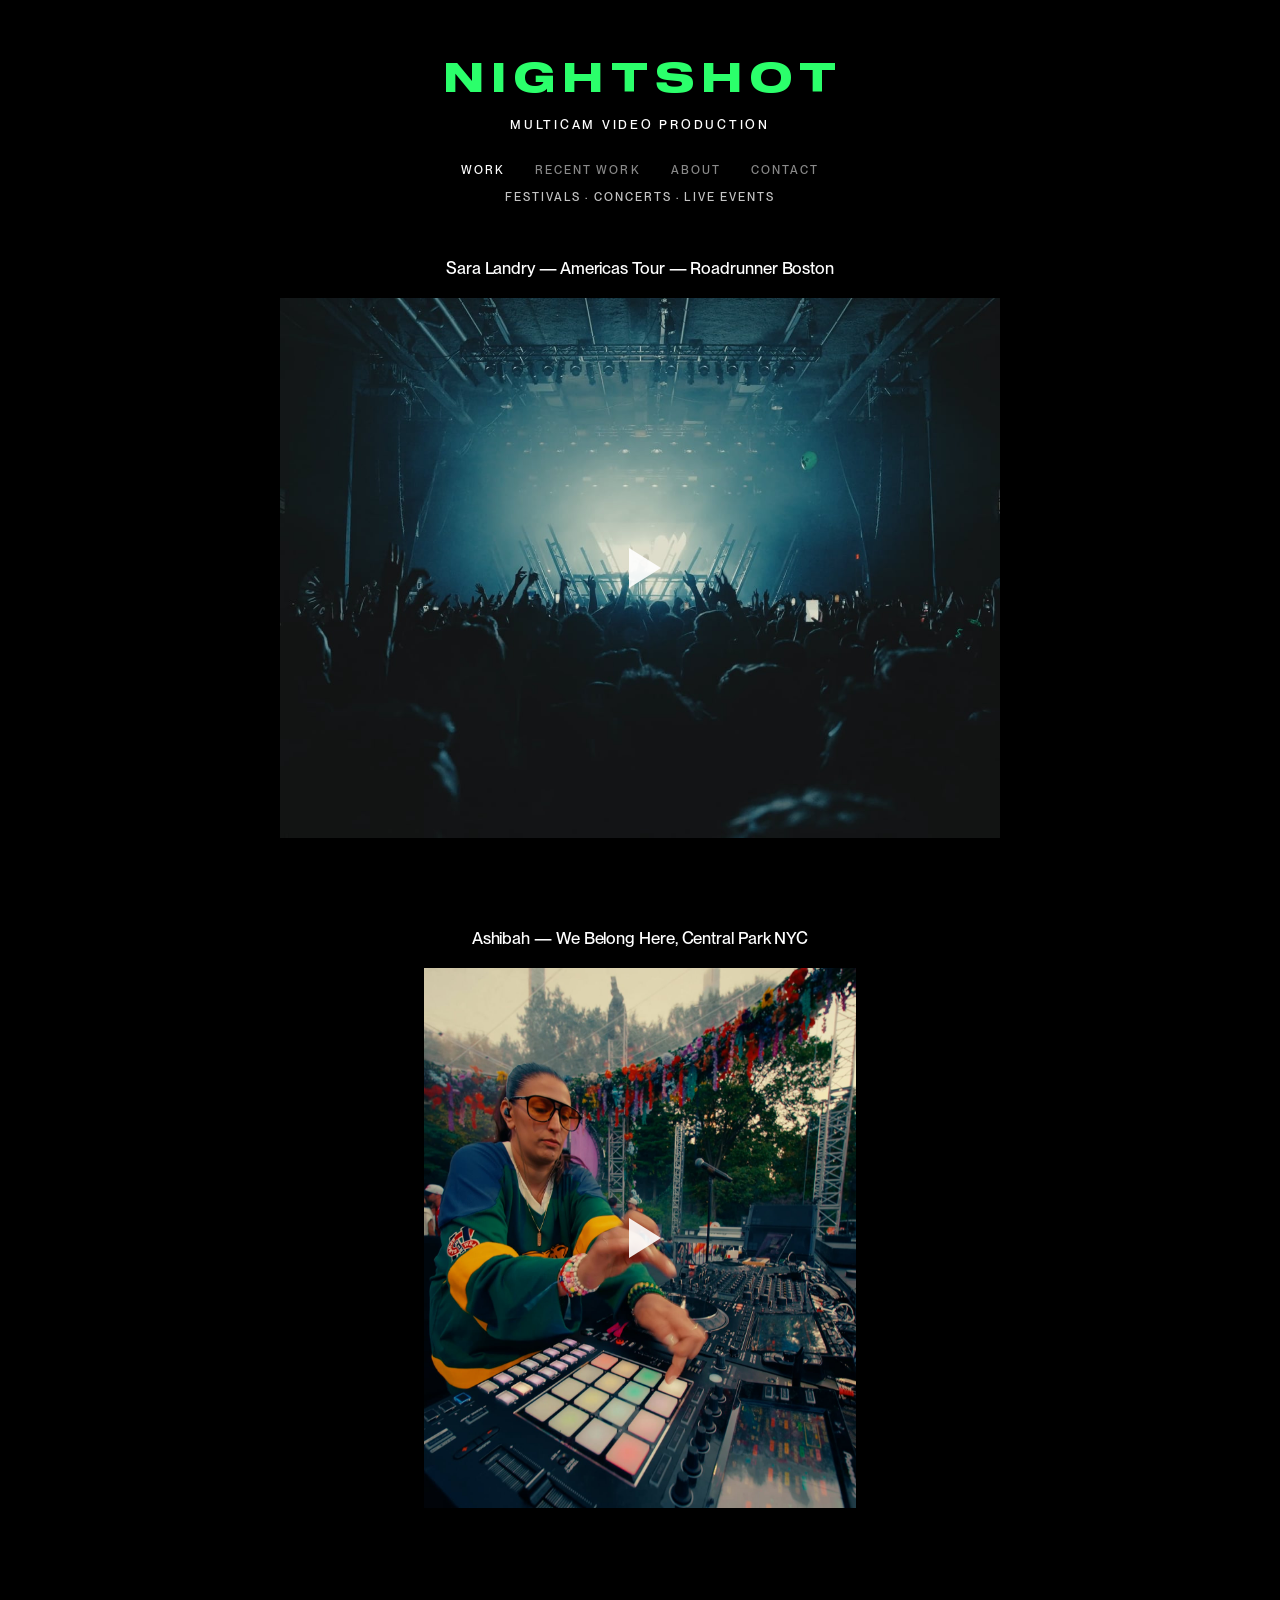
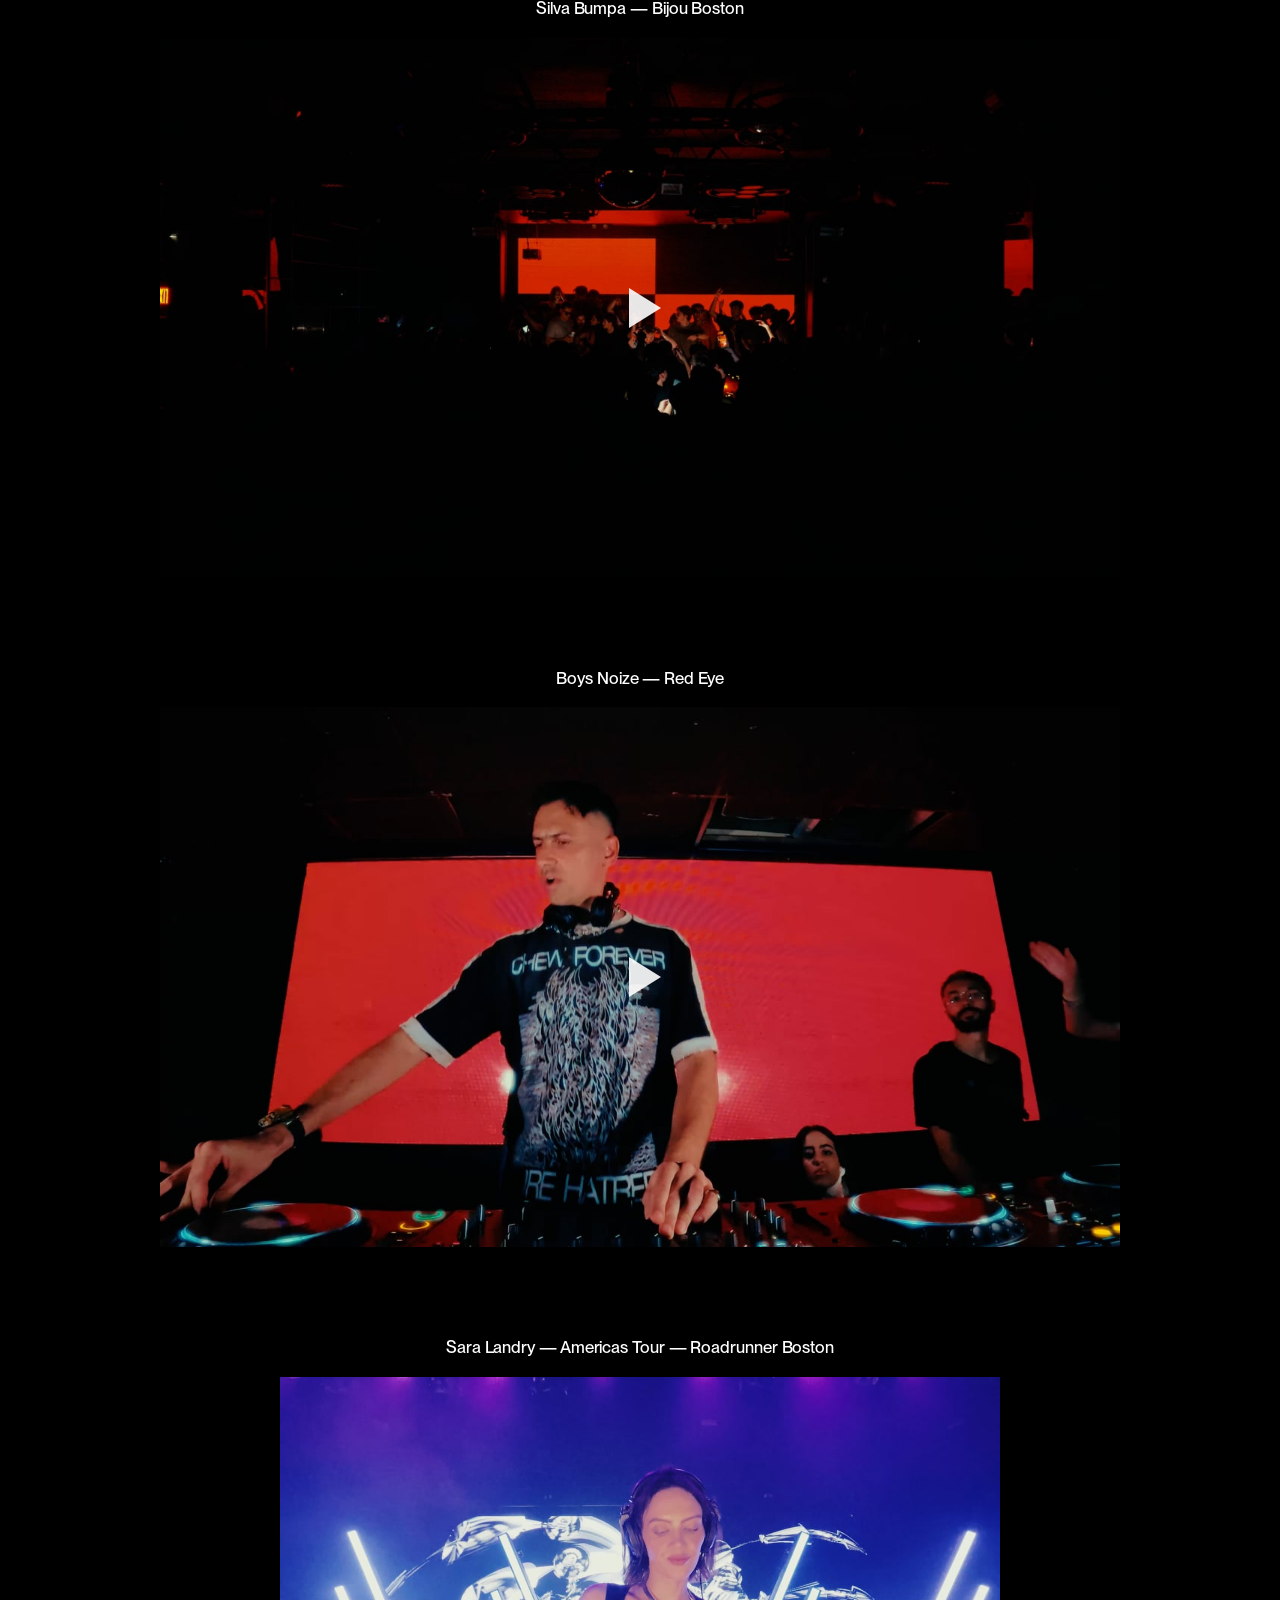
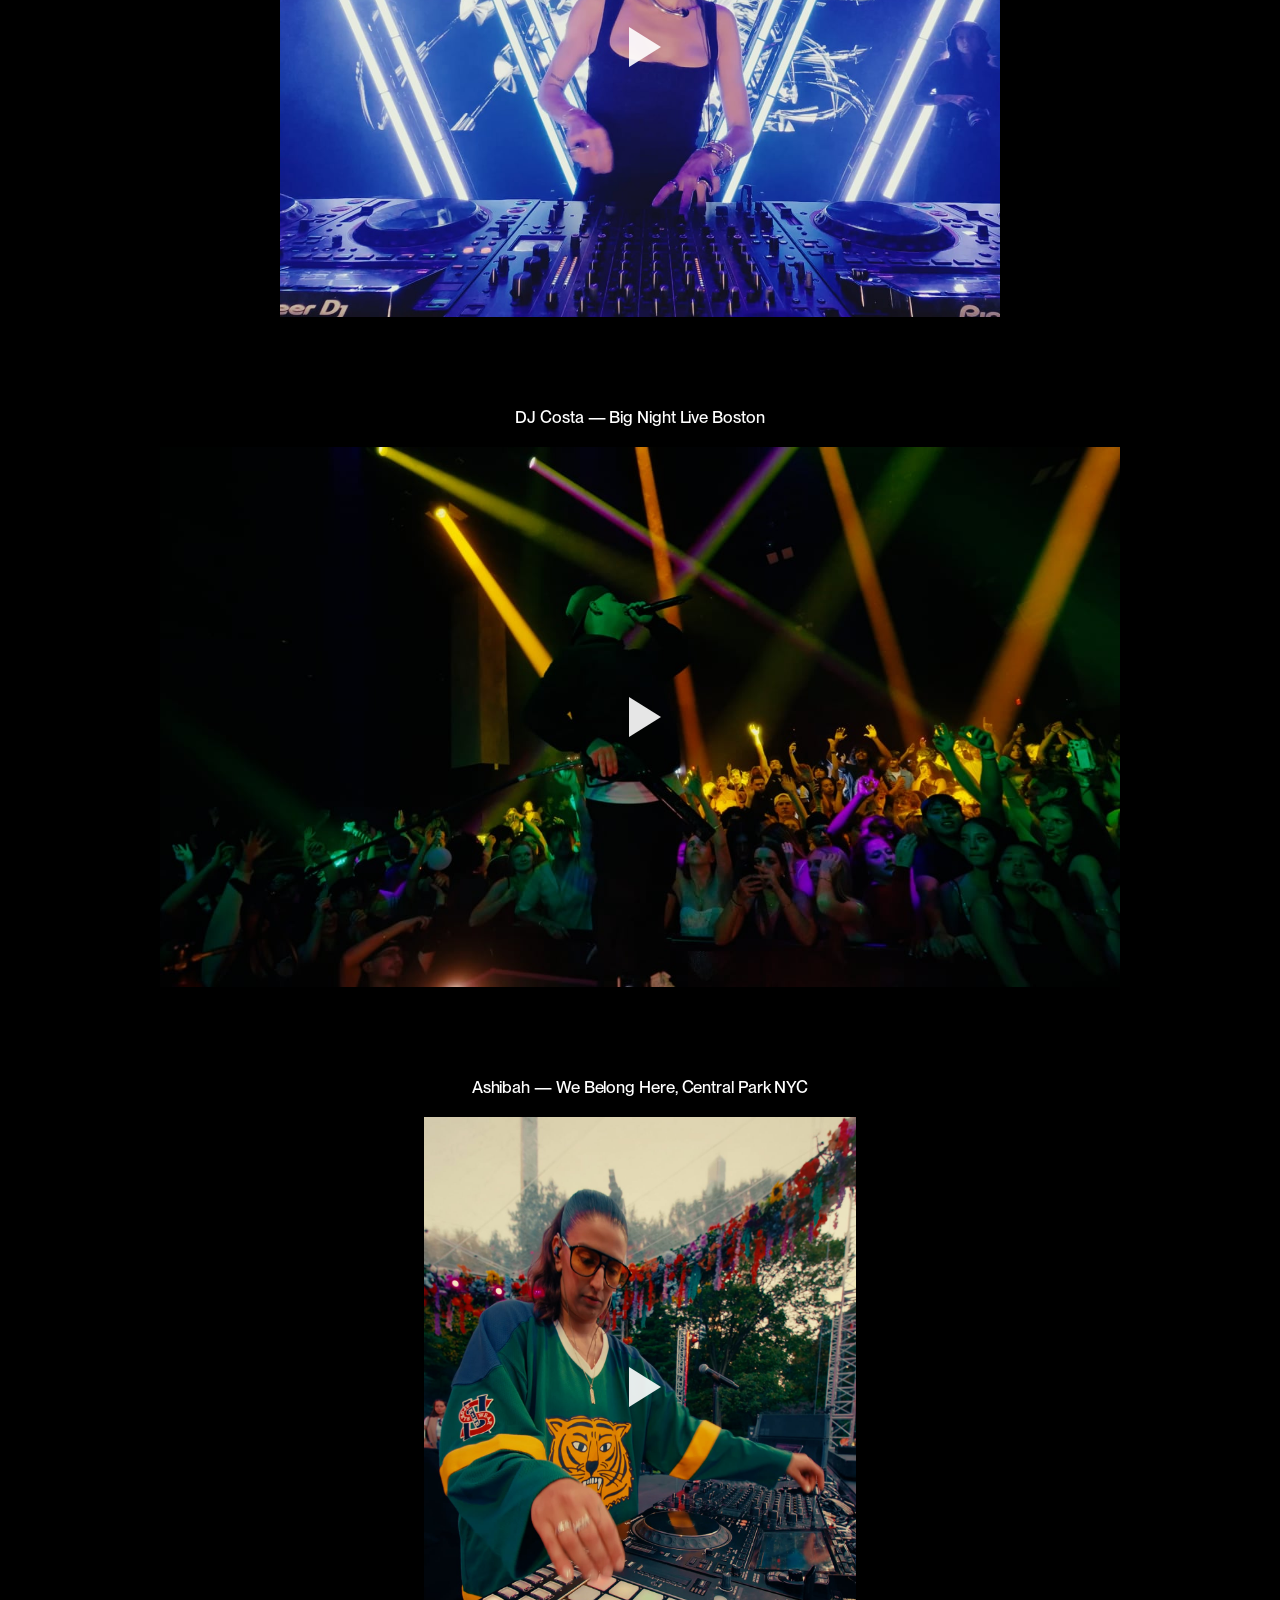
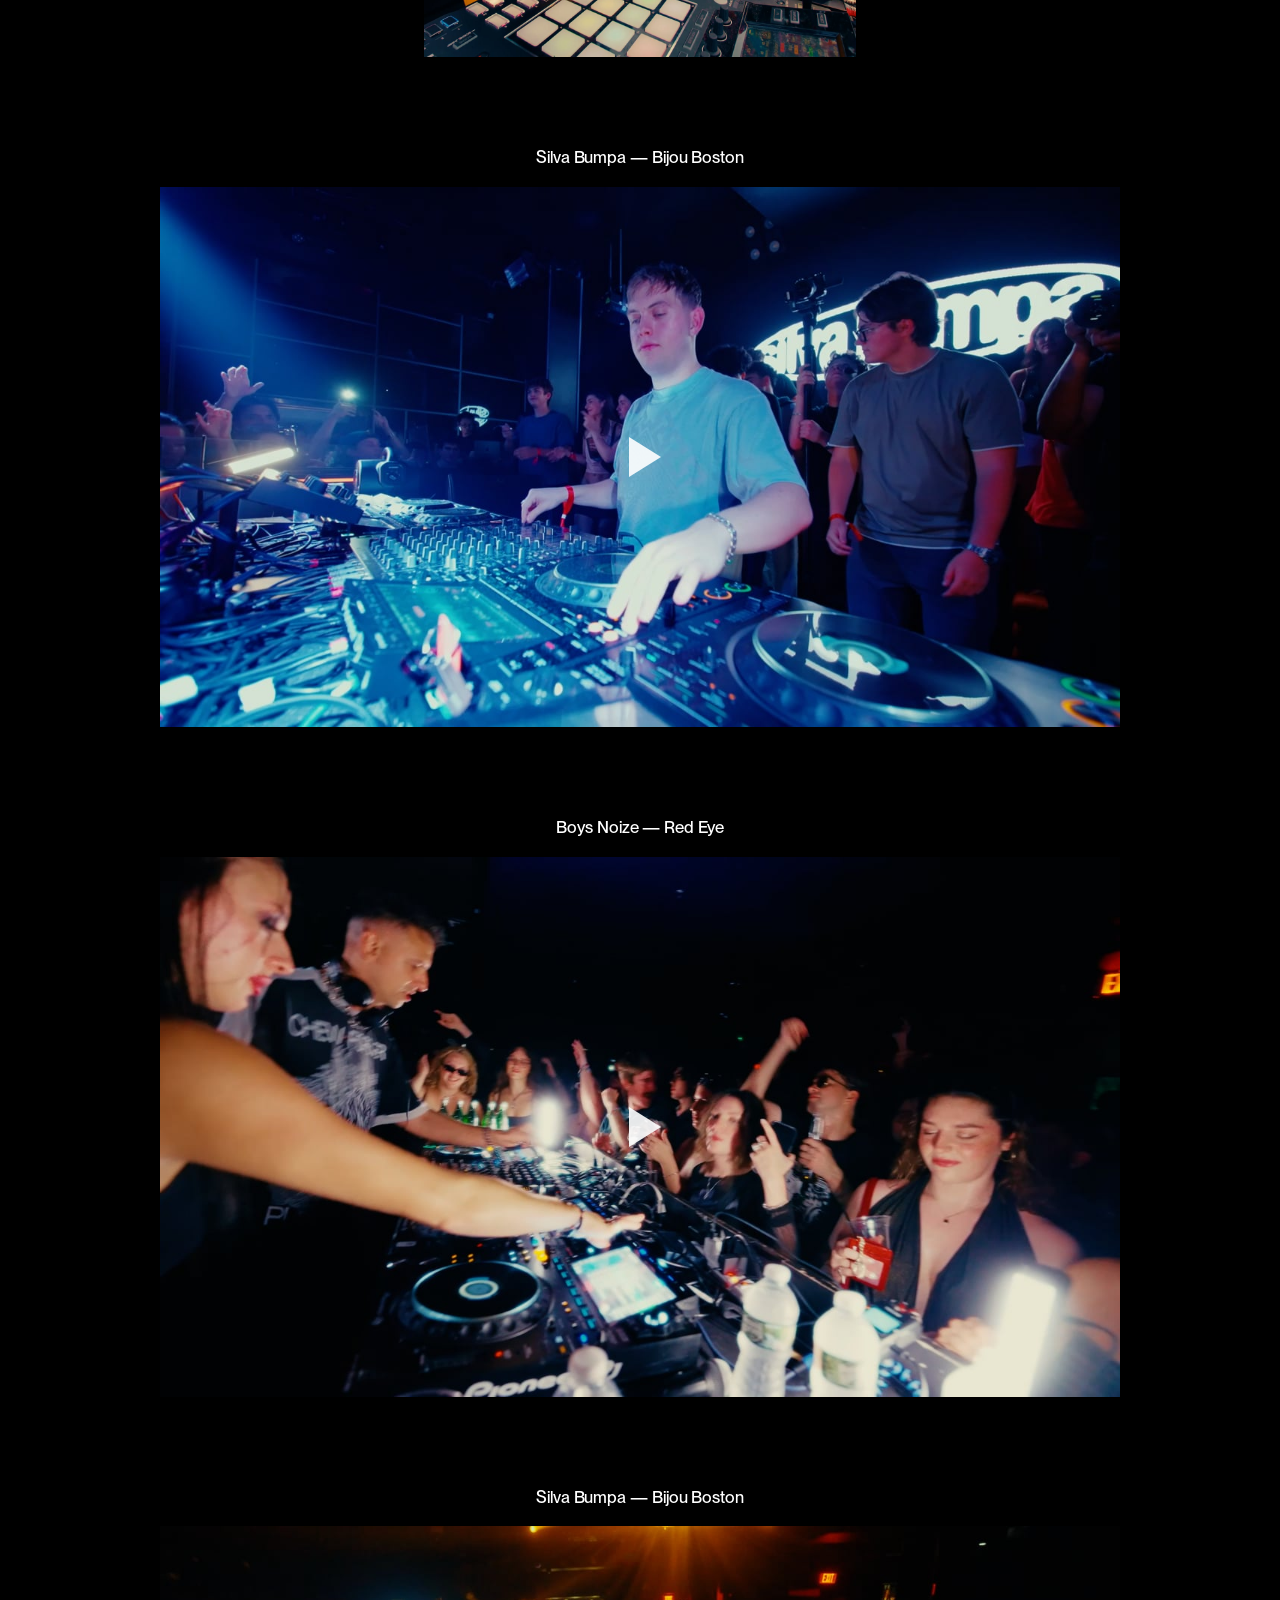
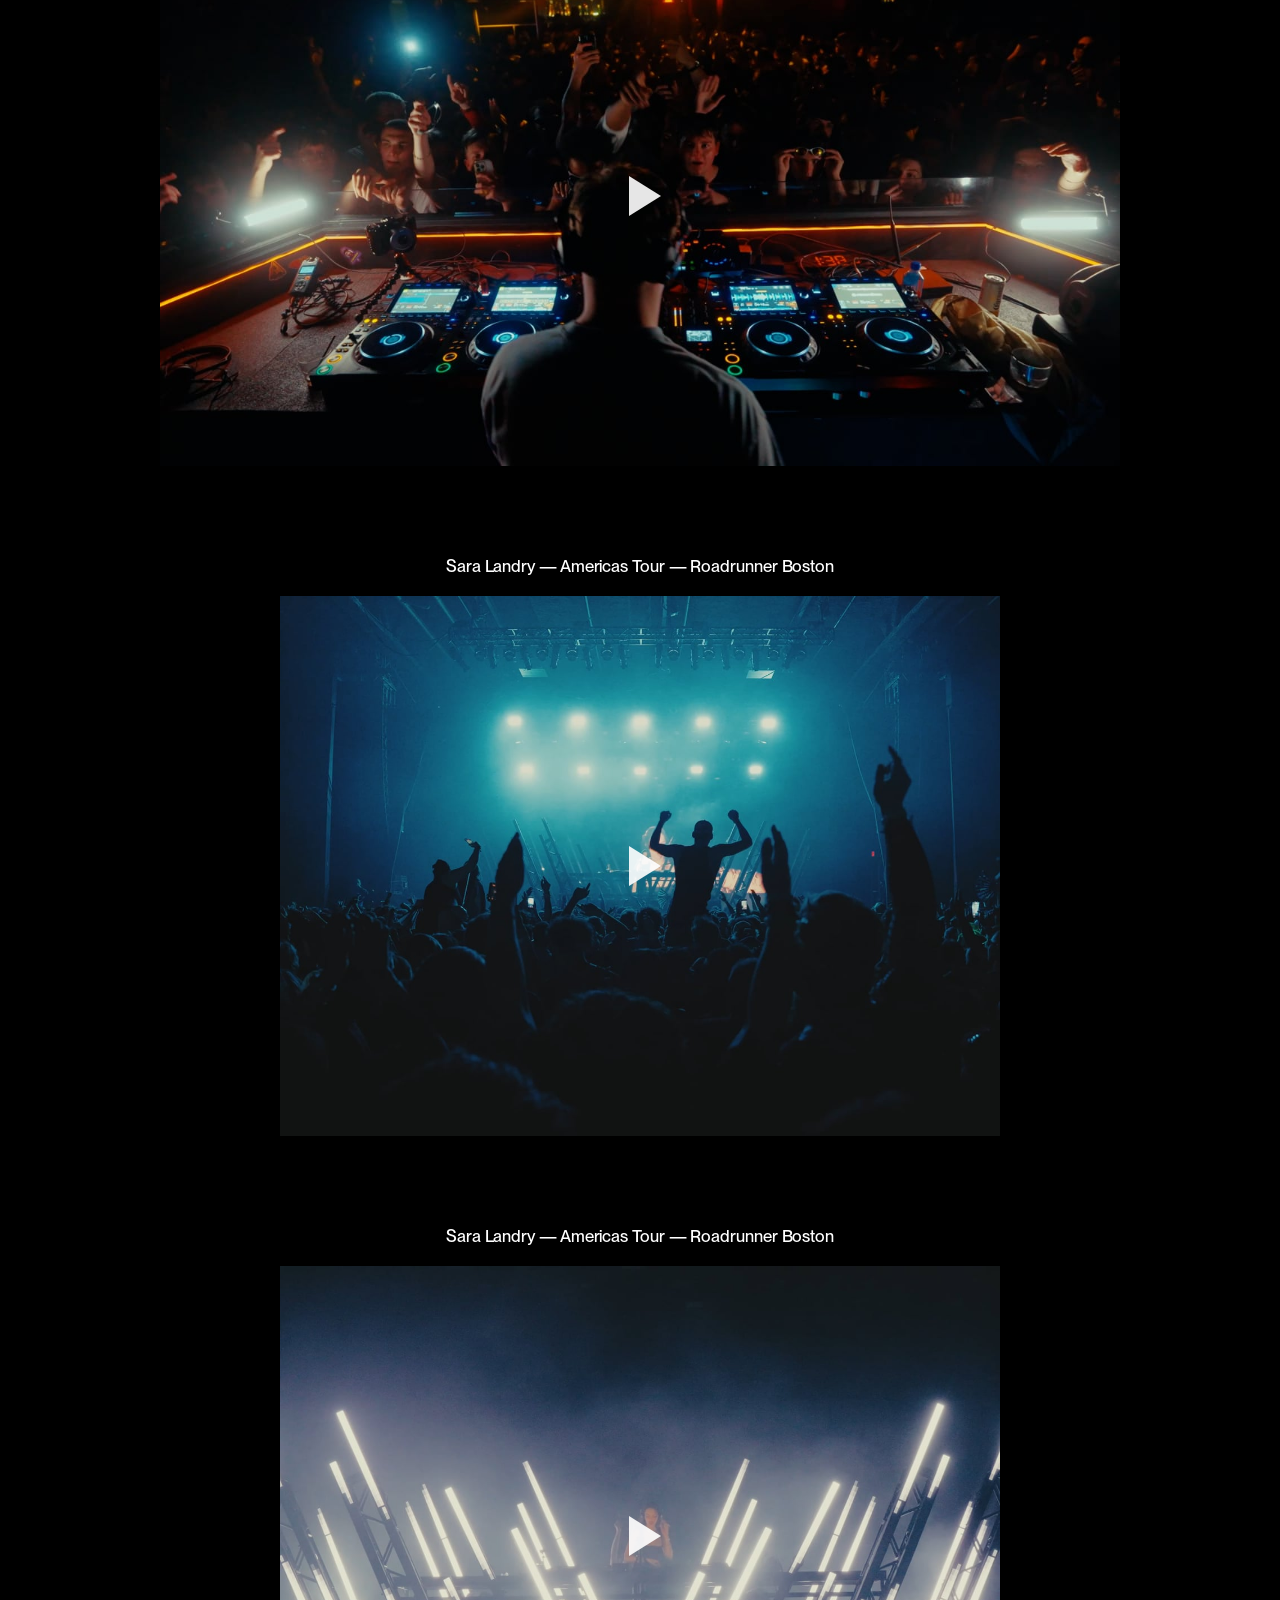
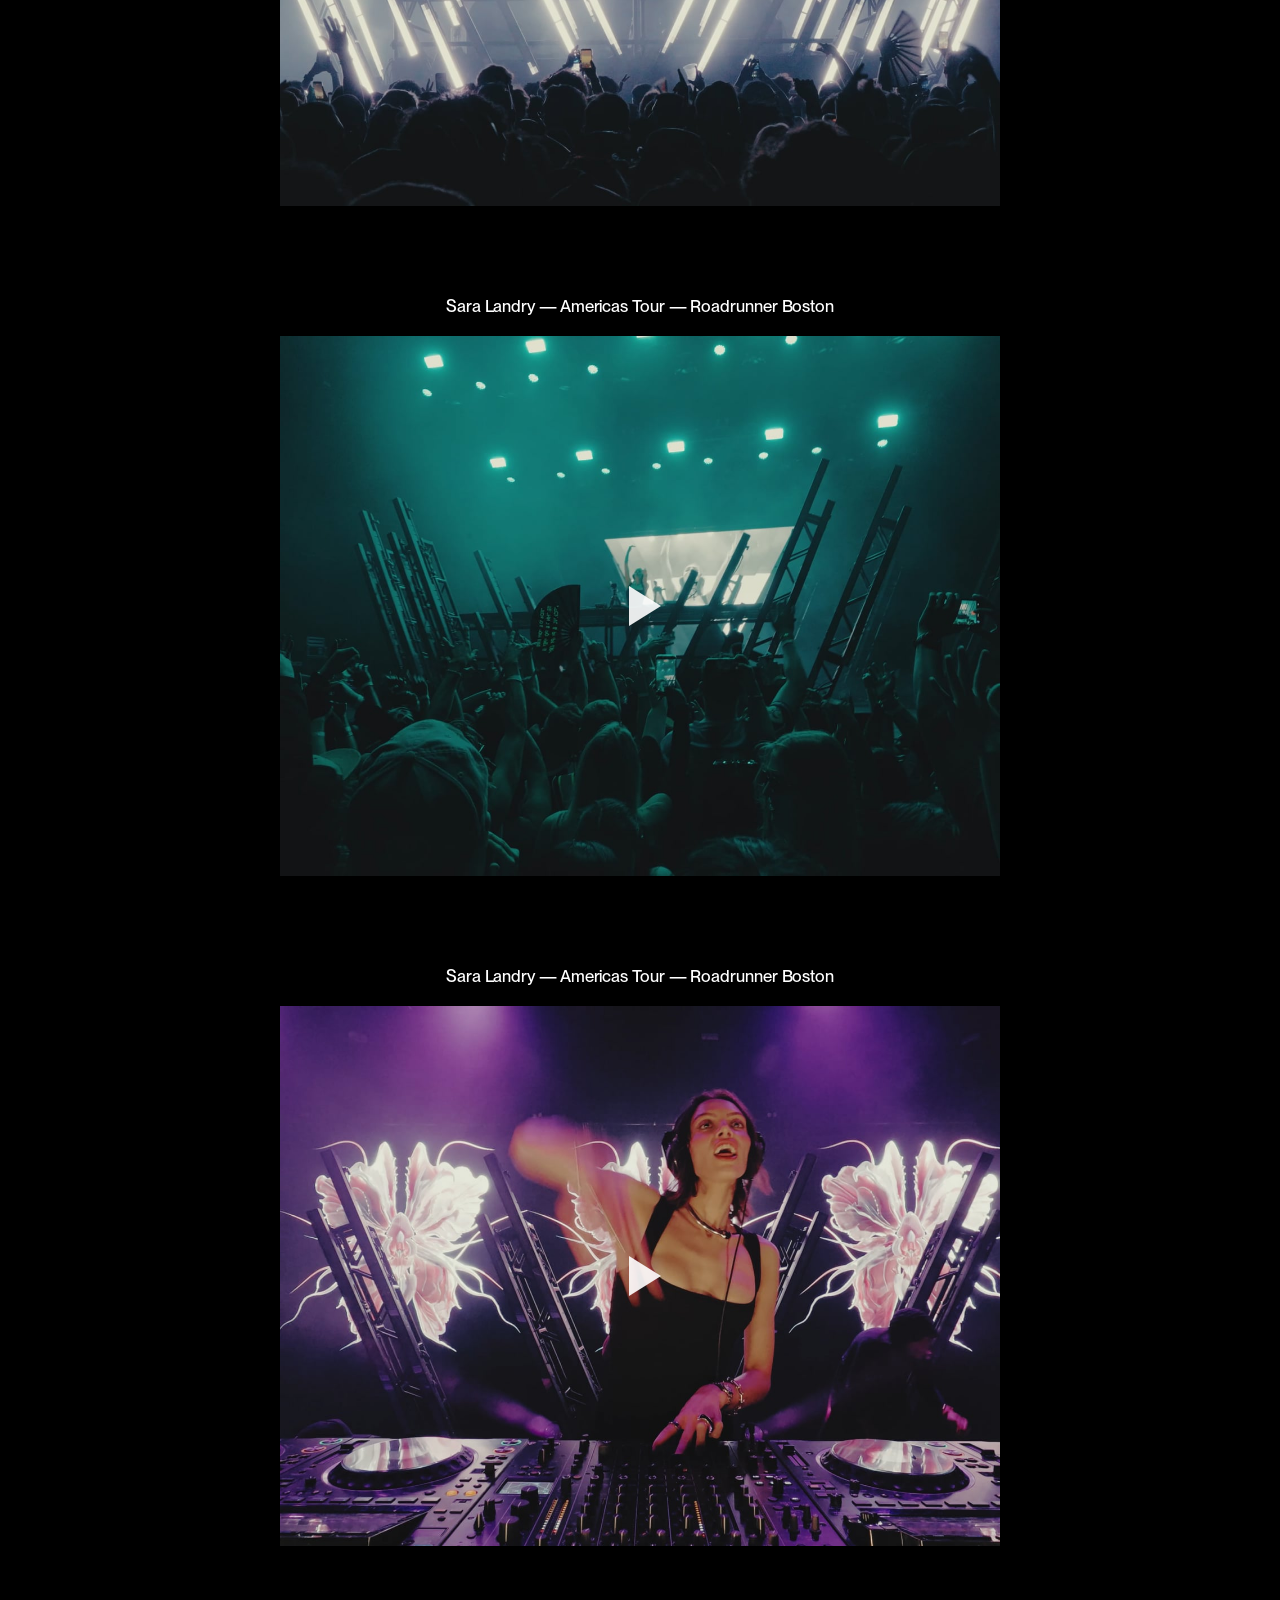
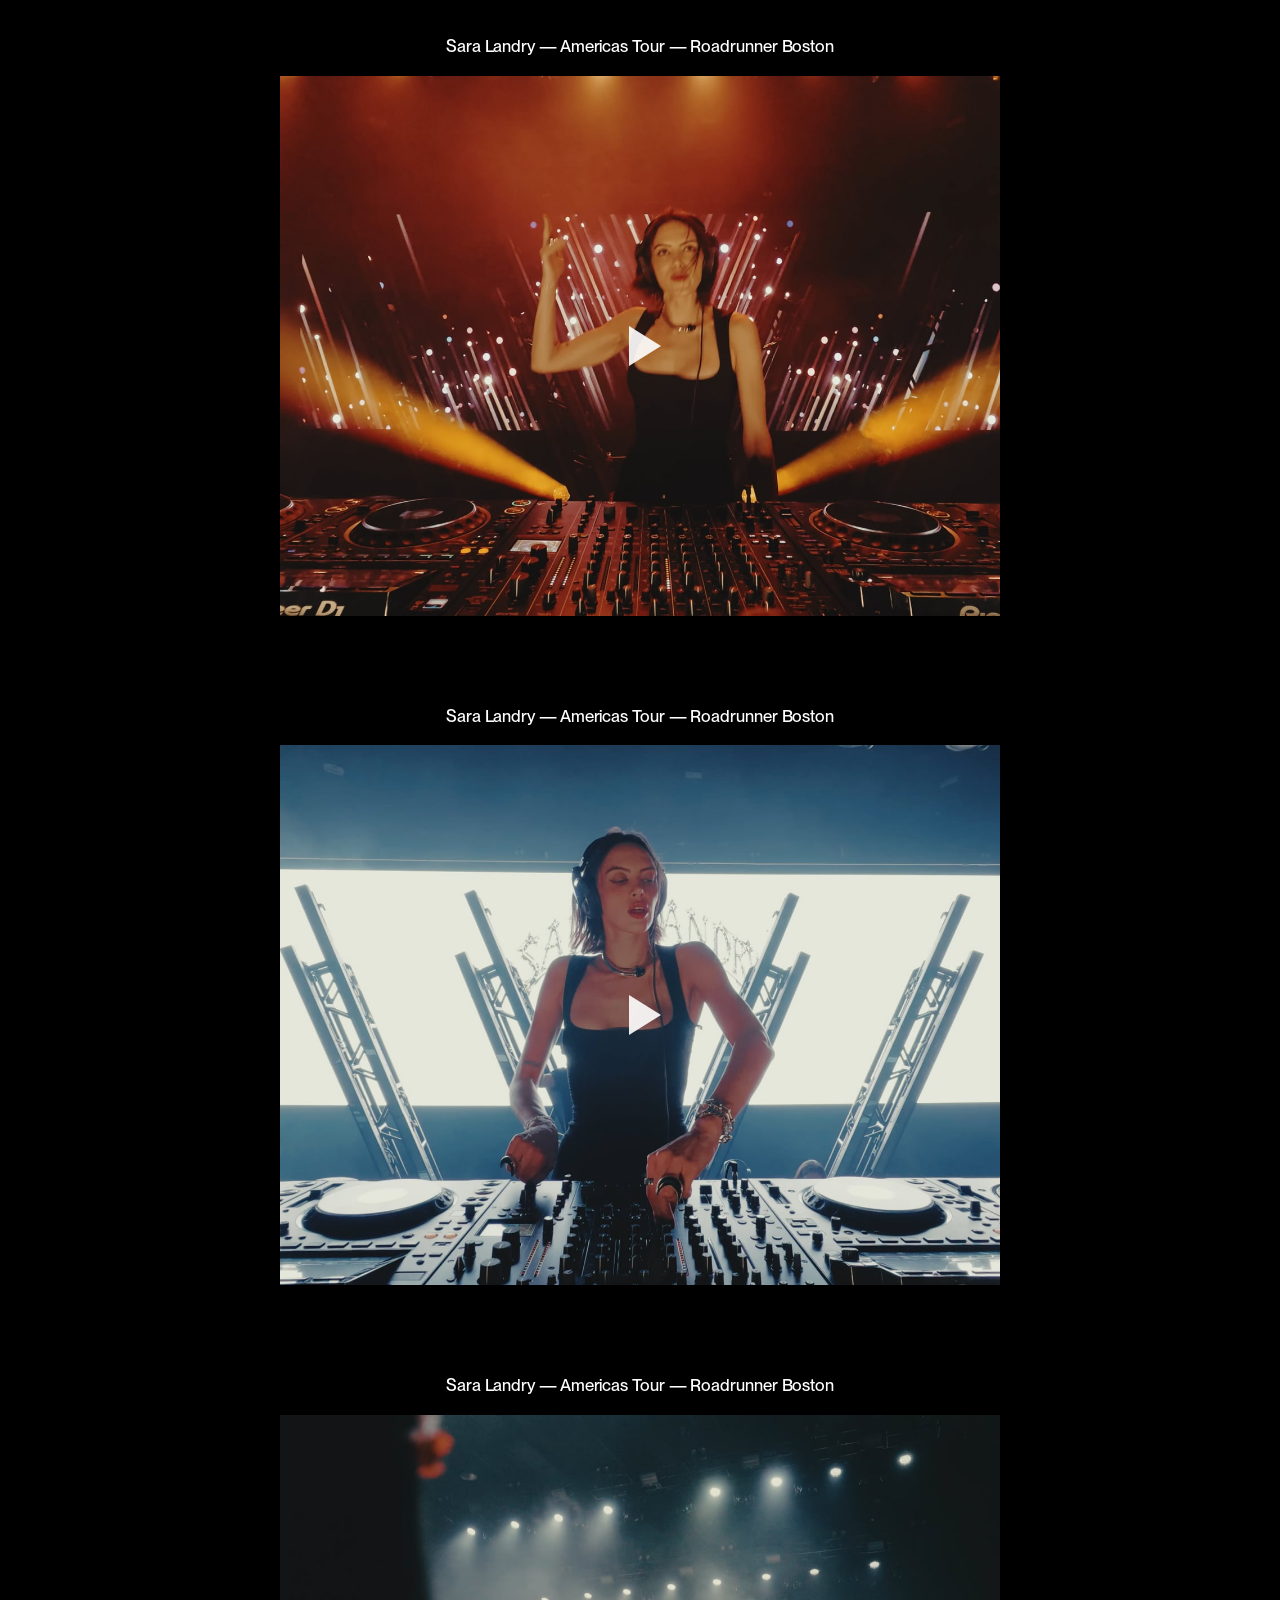
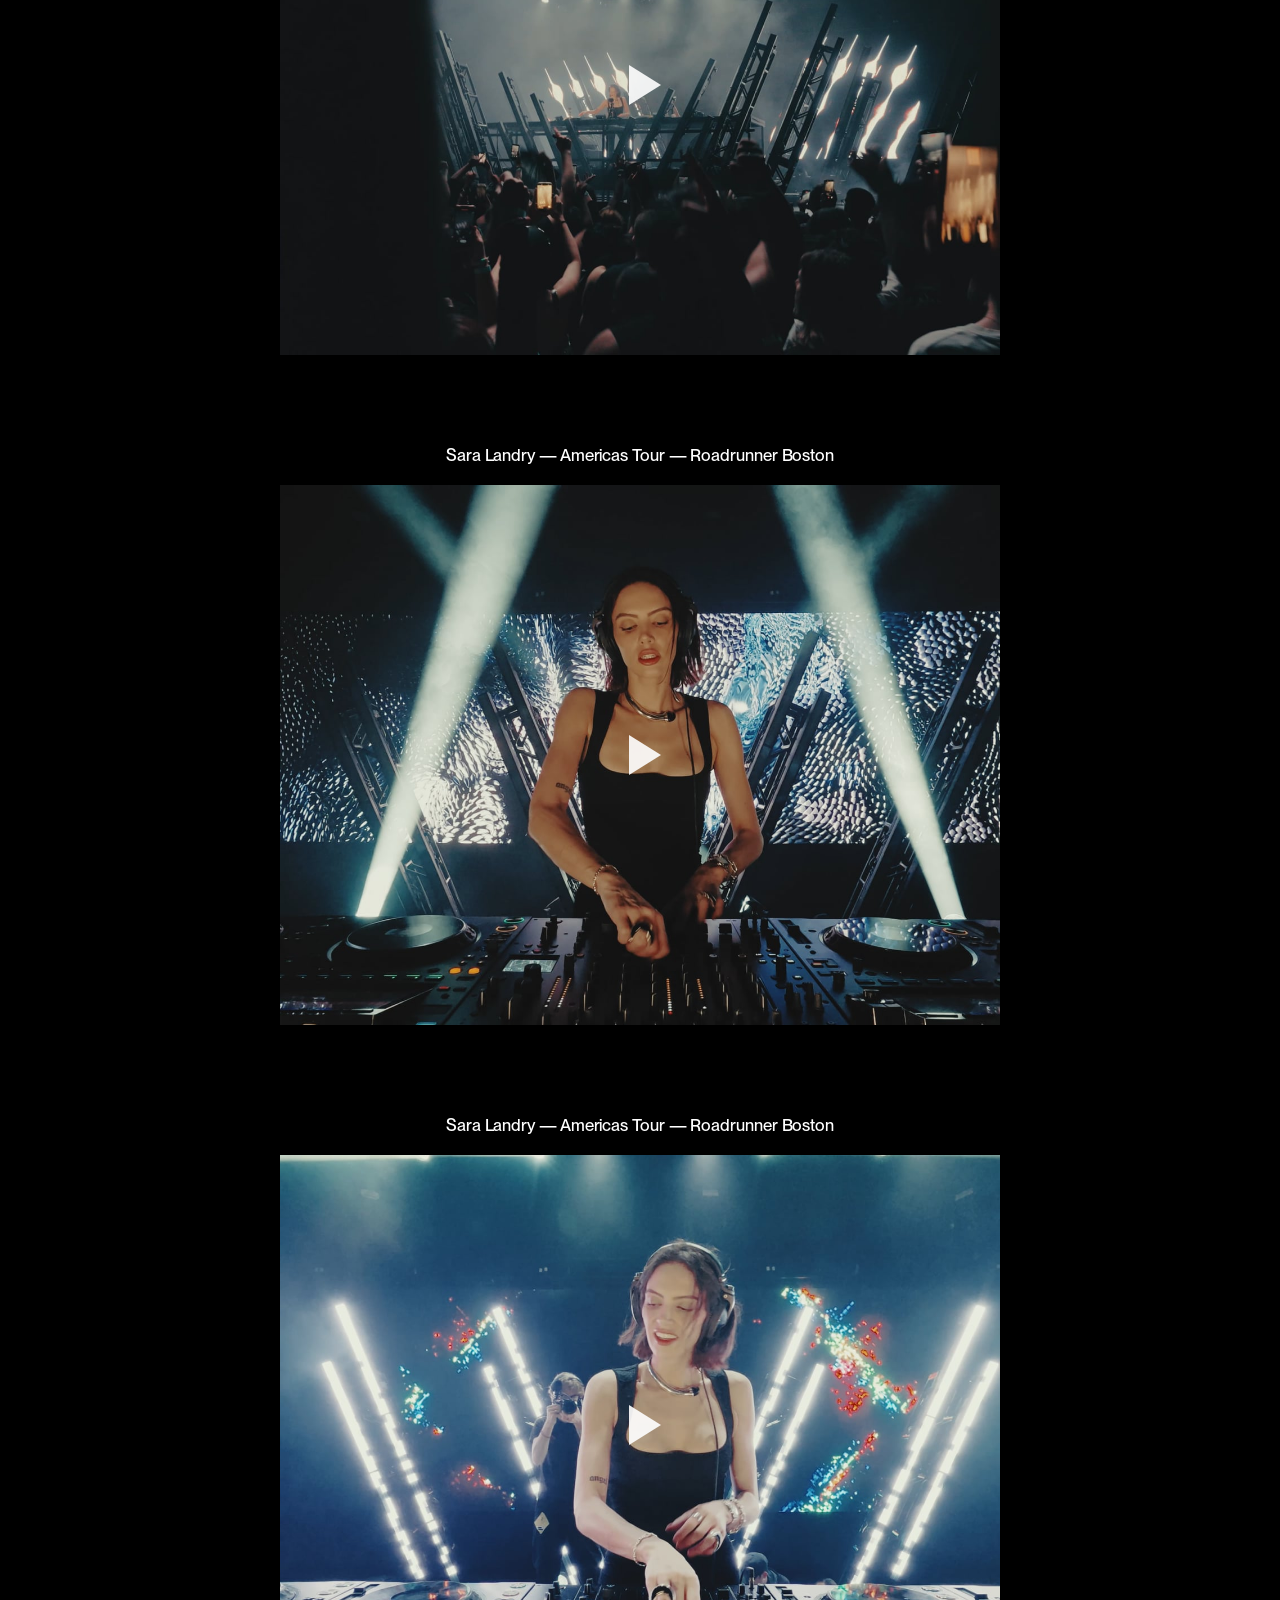
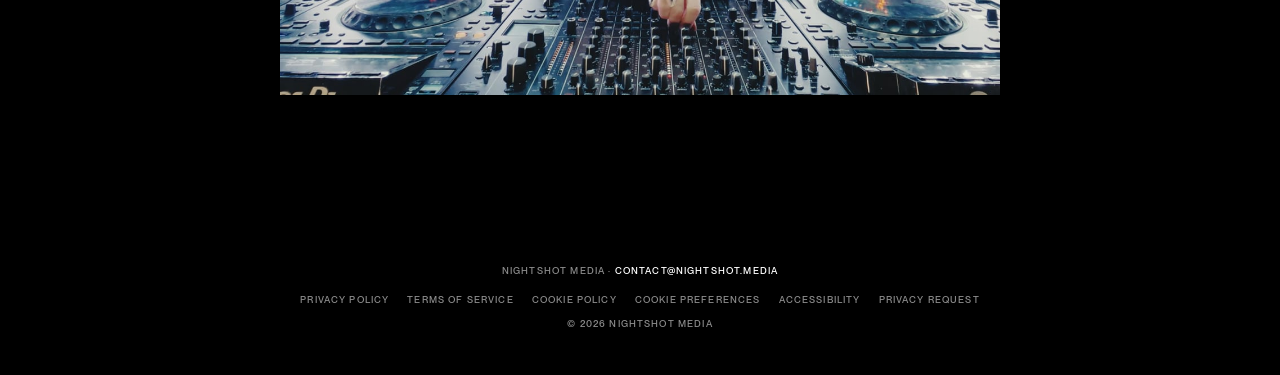
==== commit 39737265: "Home page: swap the two Sara Landry clips Co-Authored-By: Claude Sonnet 5.5 <noreply@anthropic.com> " ====
--- a/index.html
+++ b/index.html
@@ -39,8 +39,8 @@
   -->
   <article class="project">
     <h2>Sara Landry — Americas Tour — Roadrunner Boston</h2>
-    <div class="video" data-video="https://player.vimeo.com/video/1249391381" data-title="Sara Landry — Americas Tour — Roadrunner Boston">
-      <button type="button" class="video-play" aria-label="Play video: Sara Landry — Americas Tour — Roadrunner Boston"><img src="images/sara-landry-01.jpg?v=20261124b" alt=""><span class="play" aria-hidden="true"></span></button>
+    <div class="video" data-video="https://player.vimeo.com/video/1249391382" data-title="Sara Landry — Americas Tour — Roadrunner Boston">
+      <button type="button" class="video-play" aria-label="Play video: Sara Landry — Americas Tour — Roadrunner Boston"><img src="images/sara-landry-02.jpg?v=20261124b" alt=""><span class="play" aria-hidden="true"></span></button>
     </div>
   </article>
 
@@ -67,8 +67,8 @@
 
   <article class="project">
     <h2>Sara Landry — Americas Tour — Roadrunner Boston</h2>
-    <div class="video" data-video="https://player.vimeo.com/video/1249391382" data-title="Sara Landry — Americas Tour — Roadrunner Boston">
-      <button type="button" class="video-play" aria-label="Play video: Sara Landry — Americas Tour — Roadrunner Boston"><img src="images/sara-landry-02.jpg?v=20261124b" alt=""><span class="play" aria-hidden="true"></span></button>
+    <div class="video" data-video="https://player.vimeo.com/video/1249391381" data-title="Sara Landry — Americas Tour — Roadrunner Boston">
+      <button type="button" class="video-play" aria-label="Play video: Sara Landry — Americas Tour — Roadrunner Boston"><img src="images/sara-landry-01.jpg?v=20261124b" alt=""><span class="play" aria-hidden="true"></span></button>
     </div>
   </article>
 
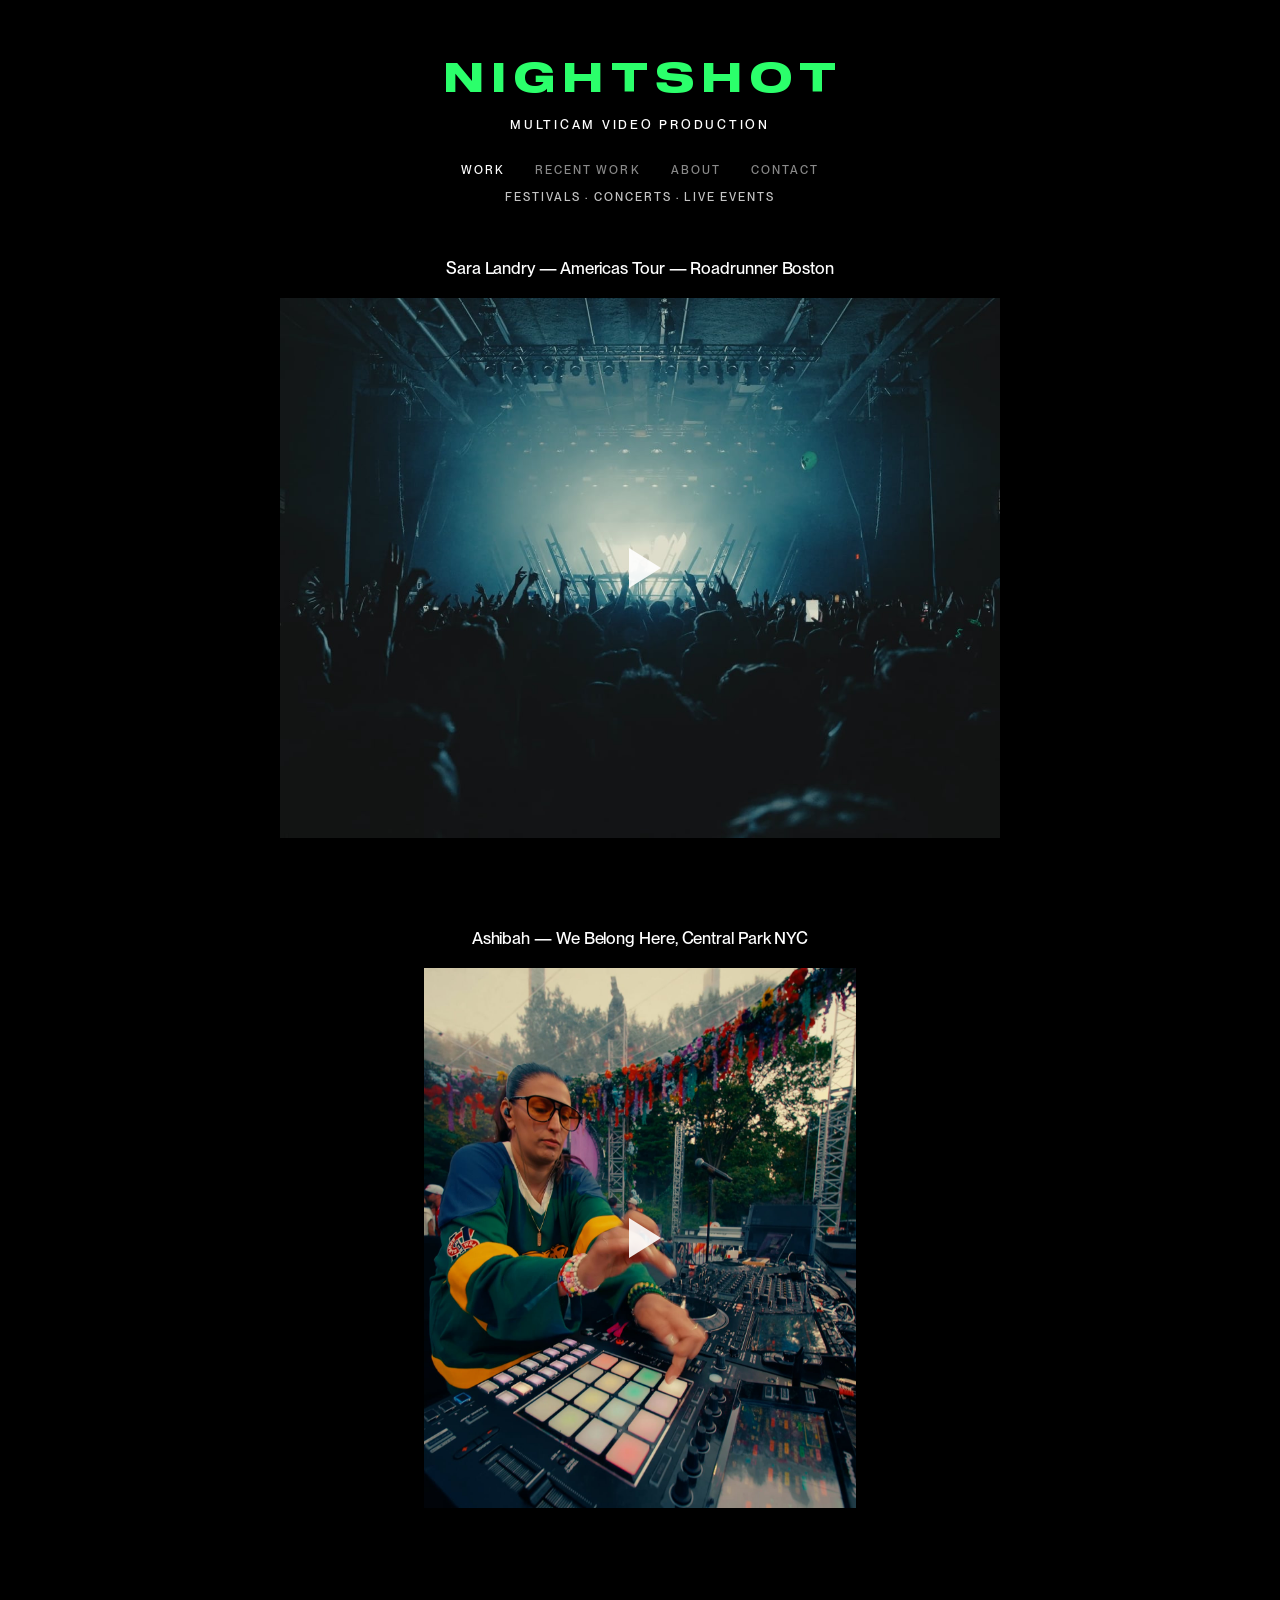
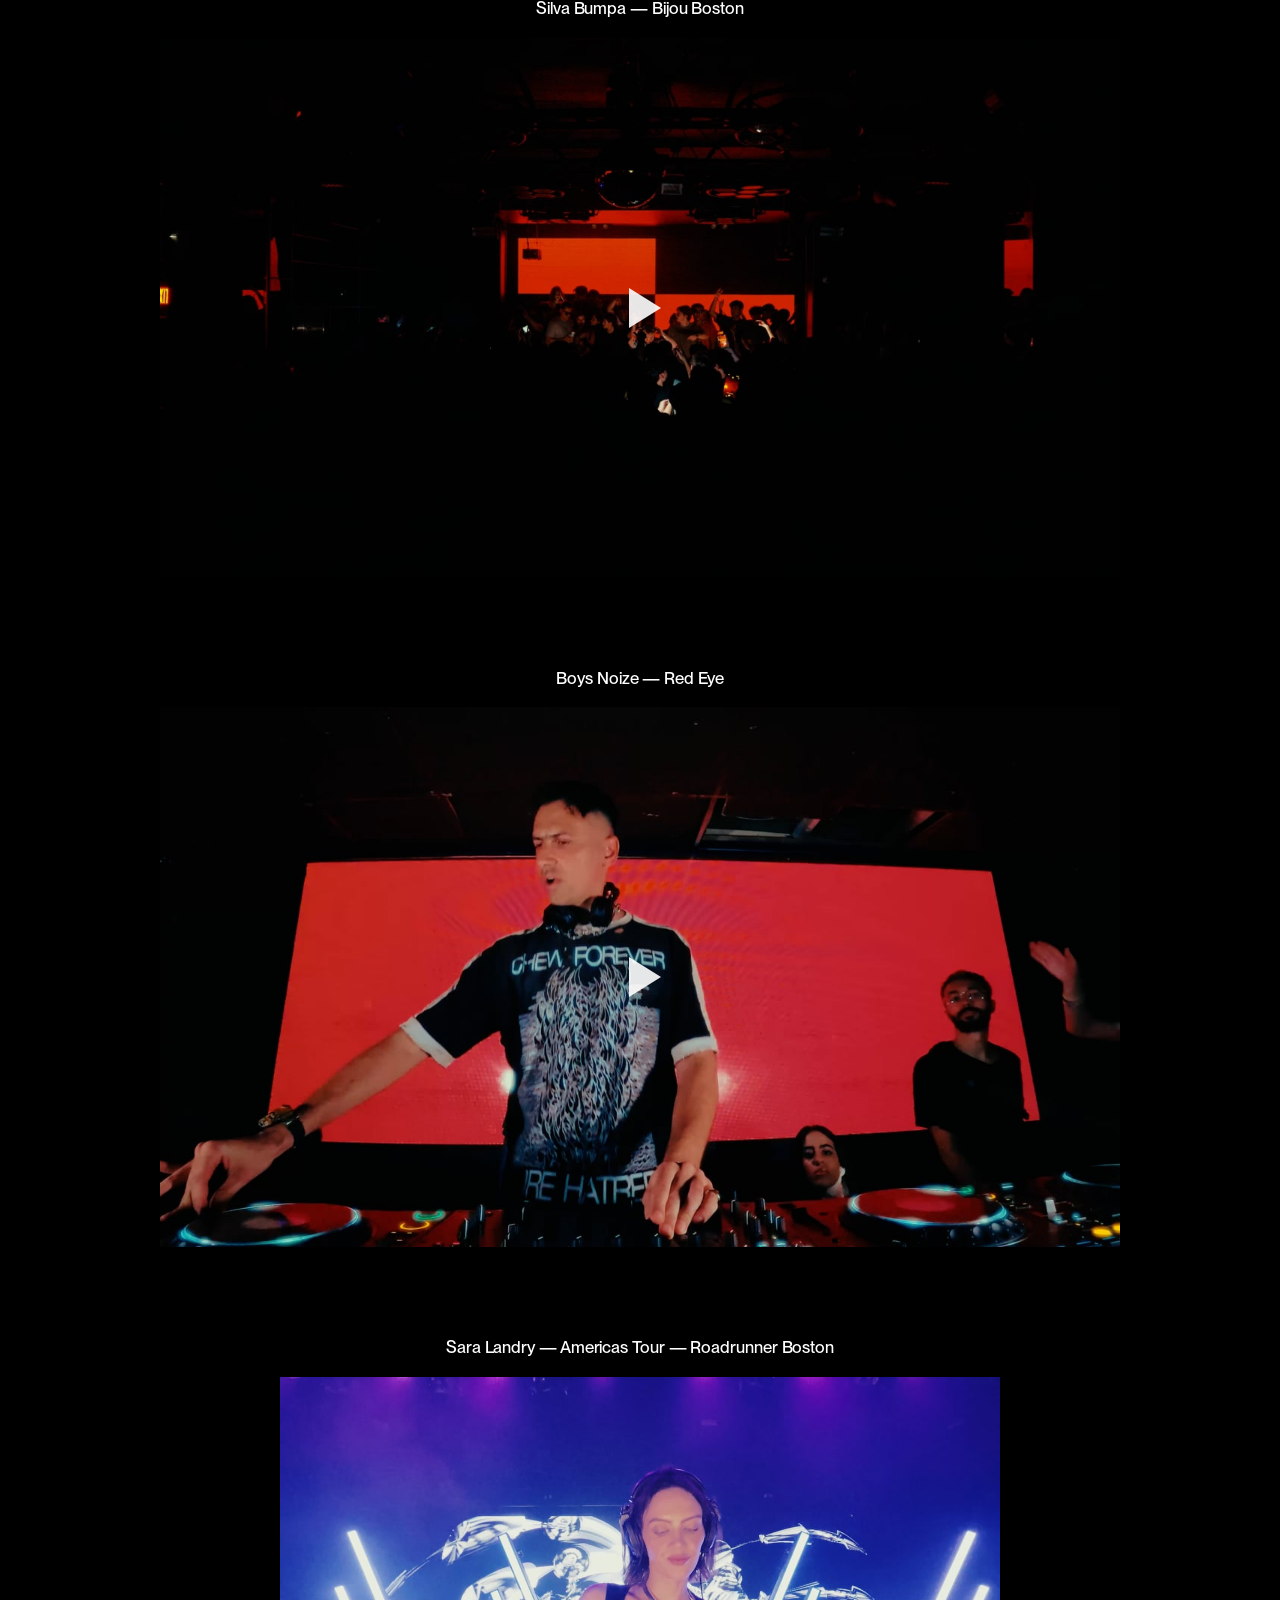
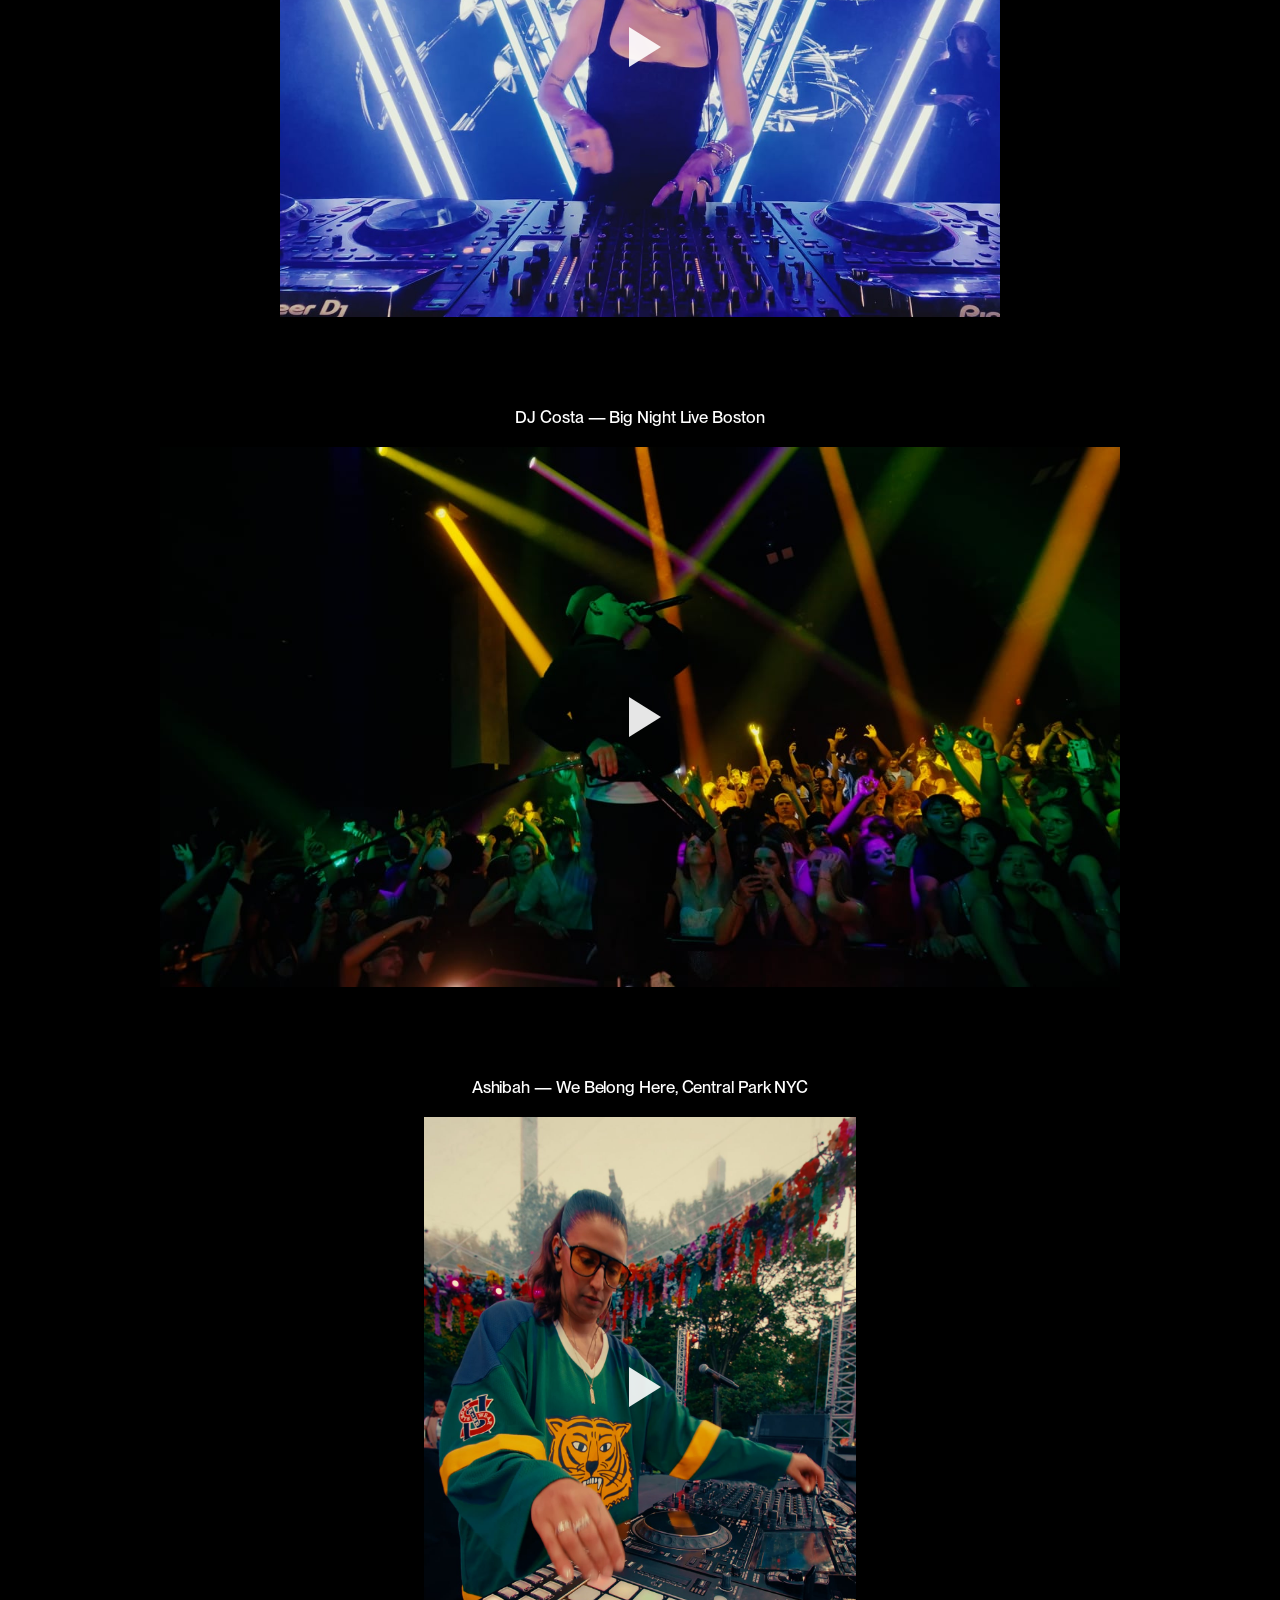
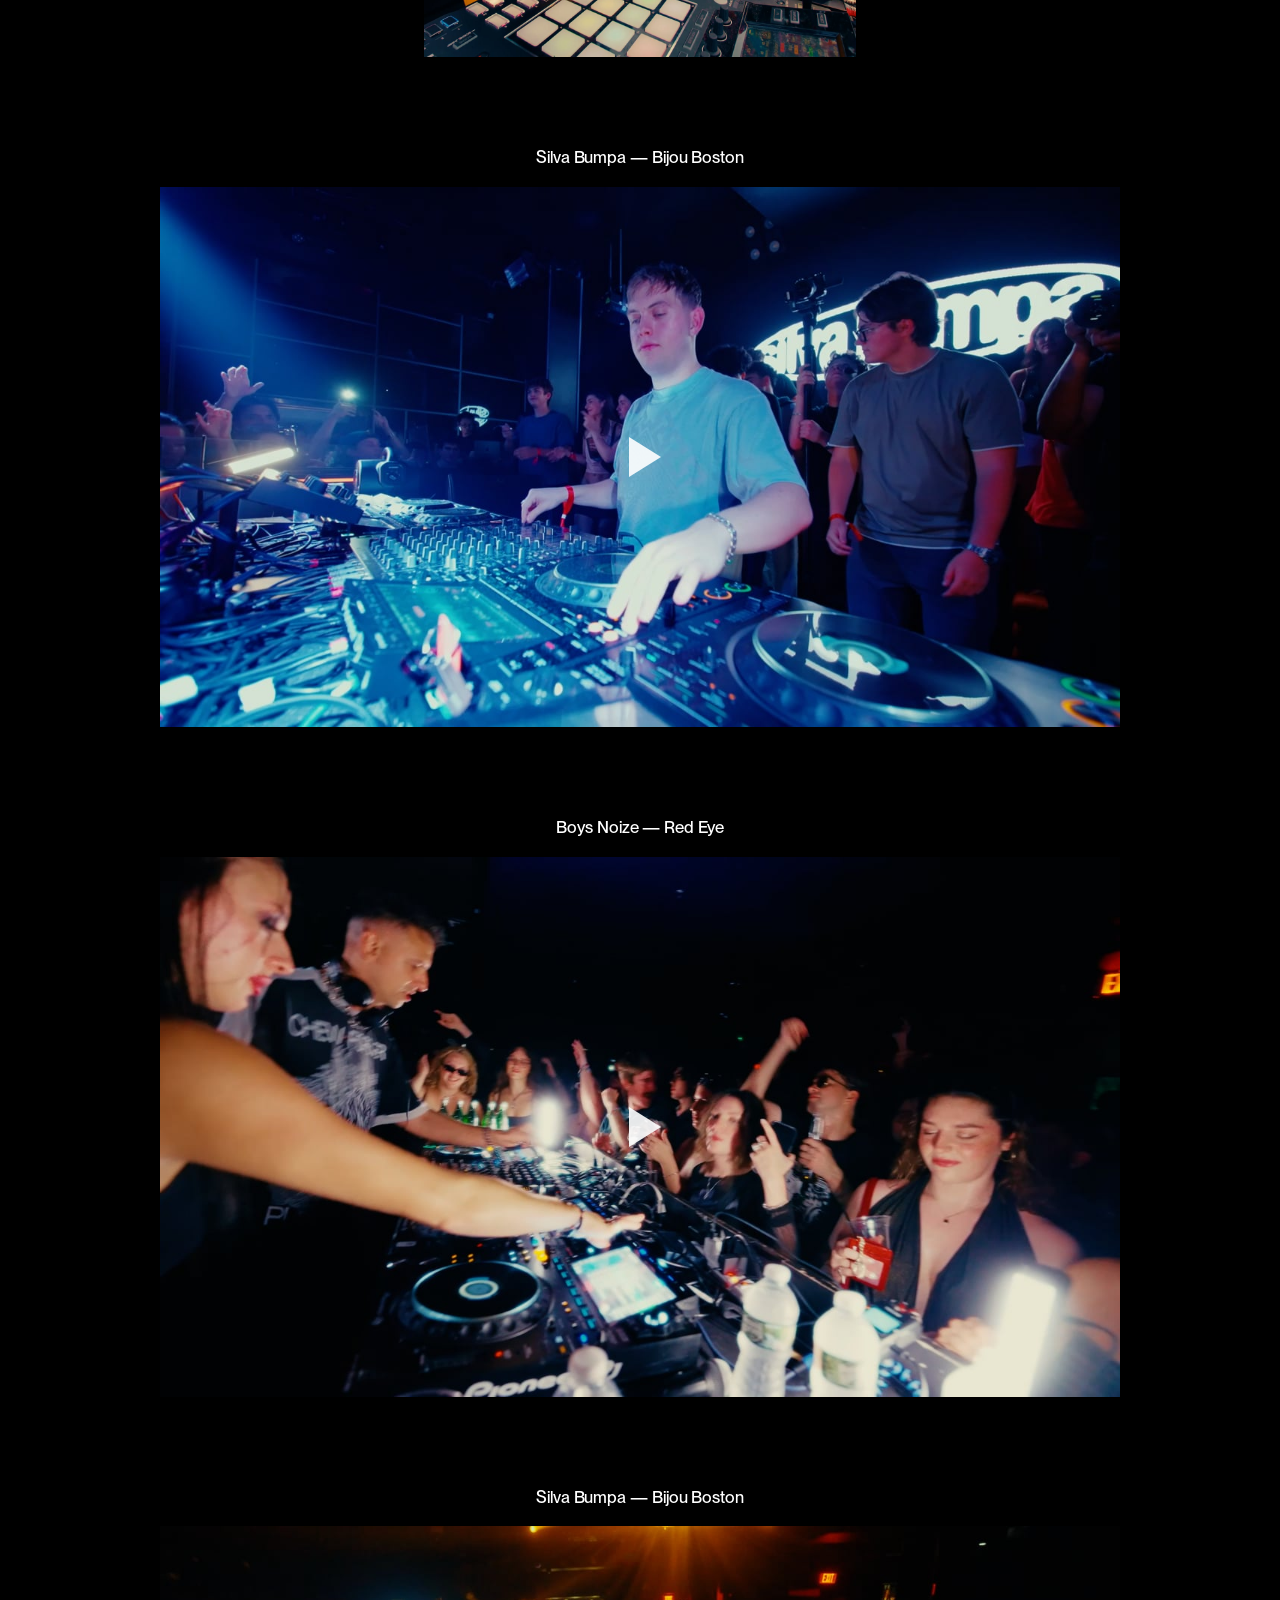
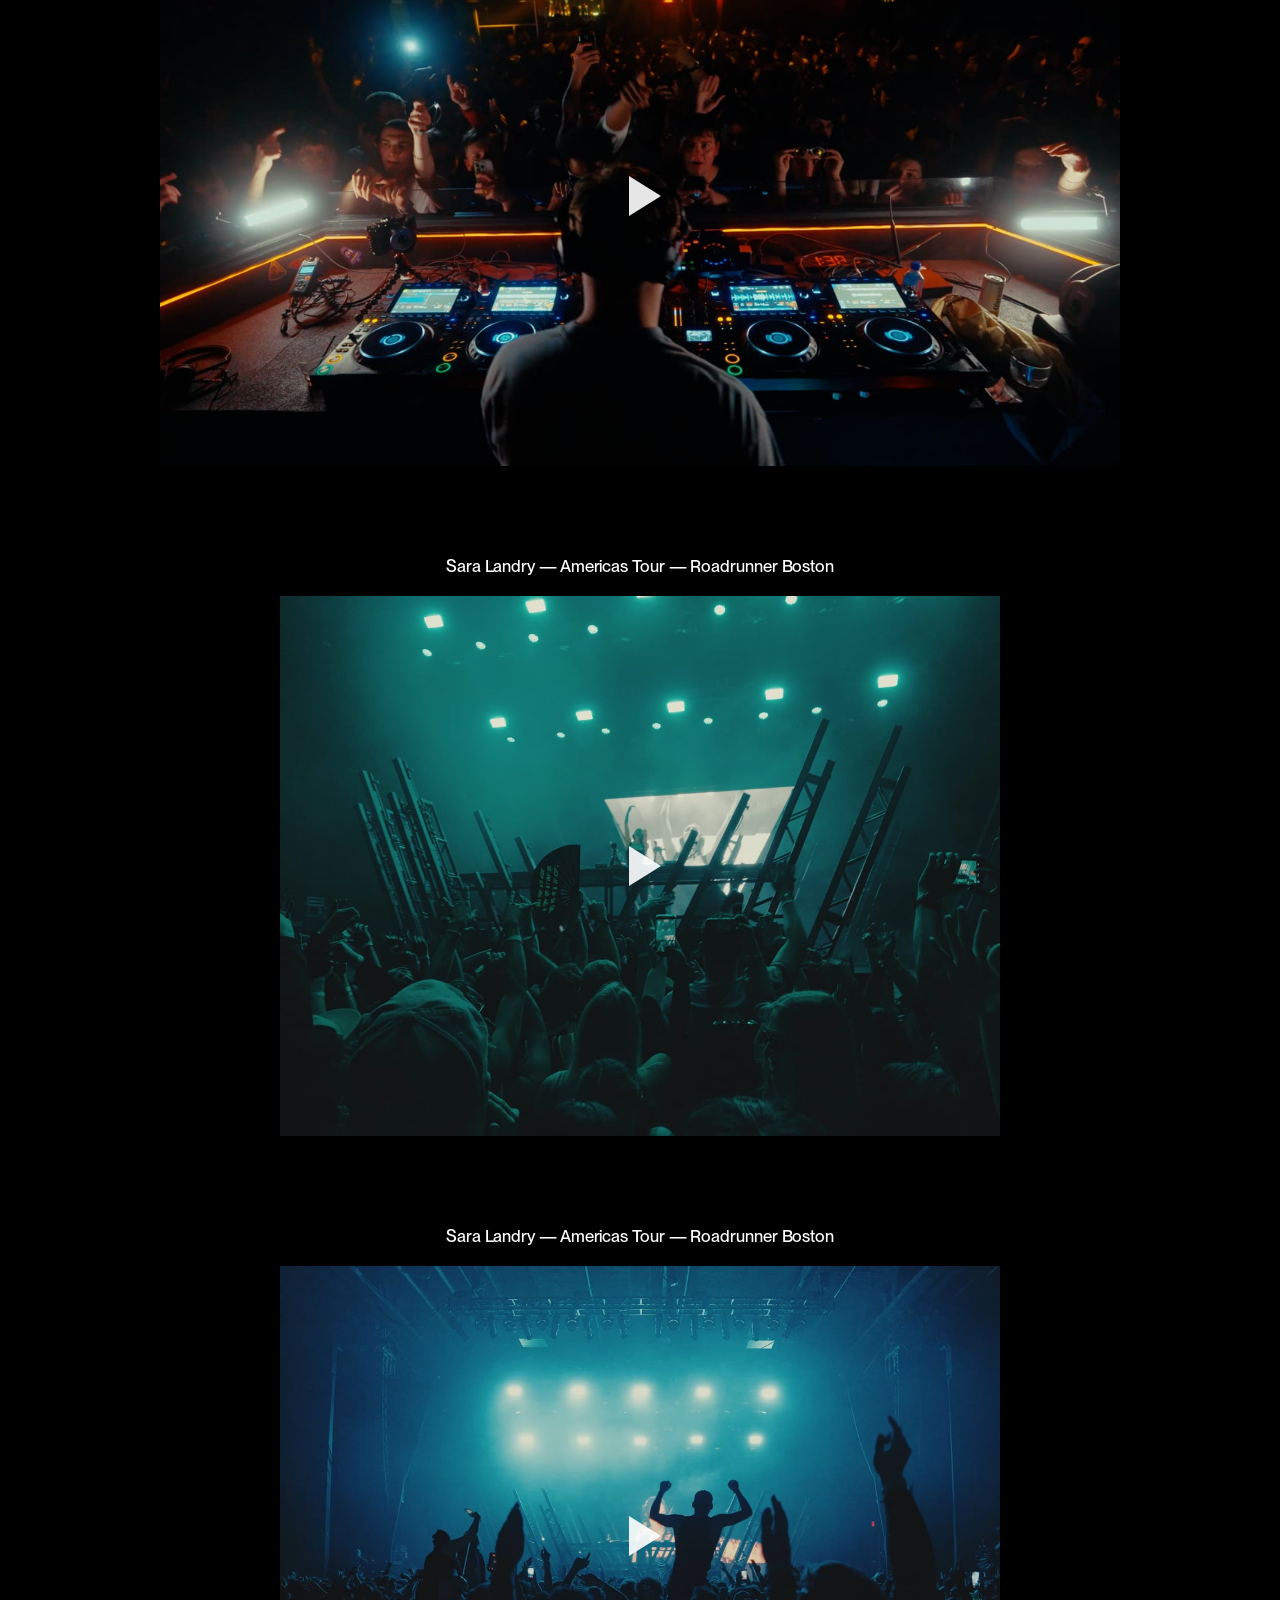
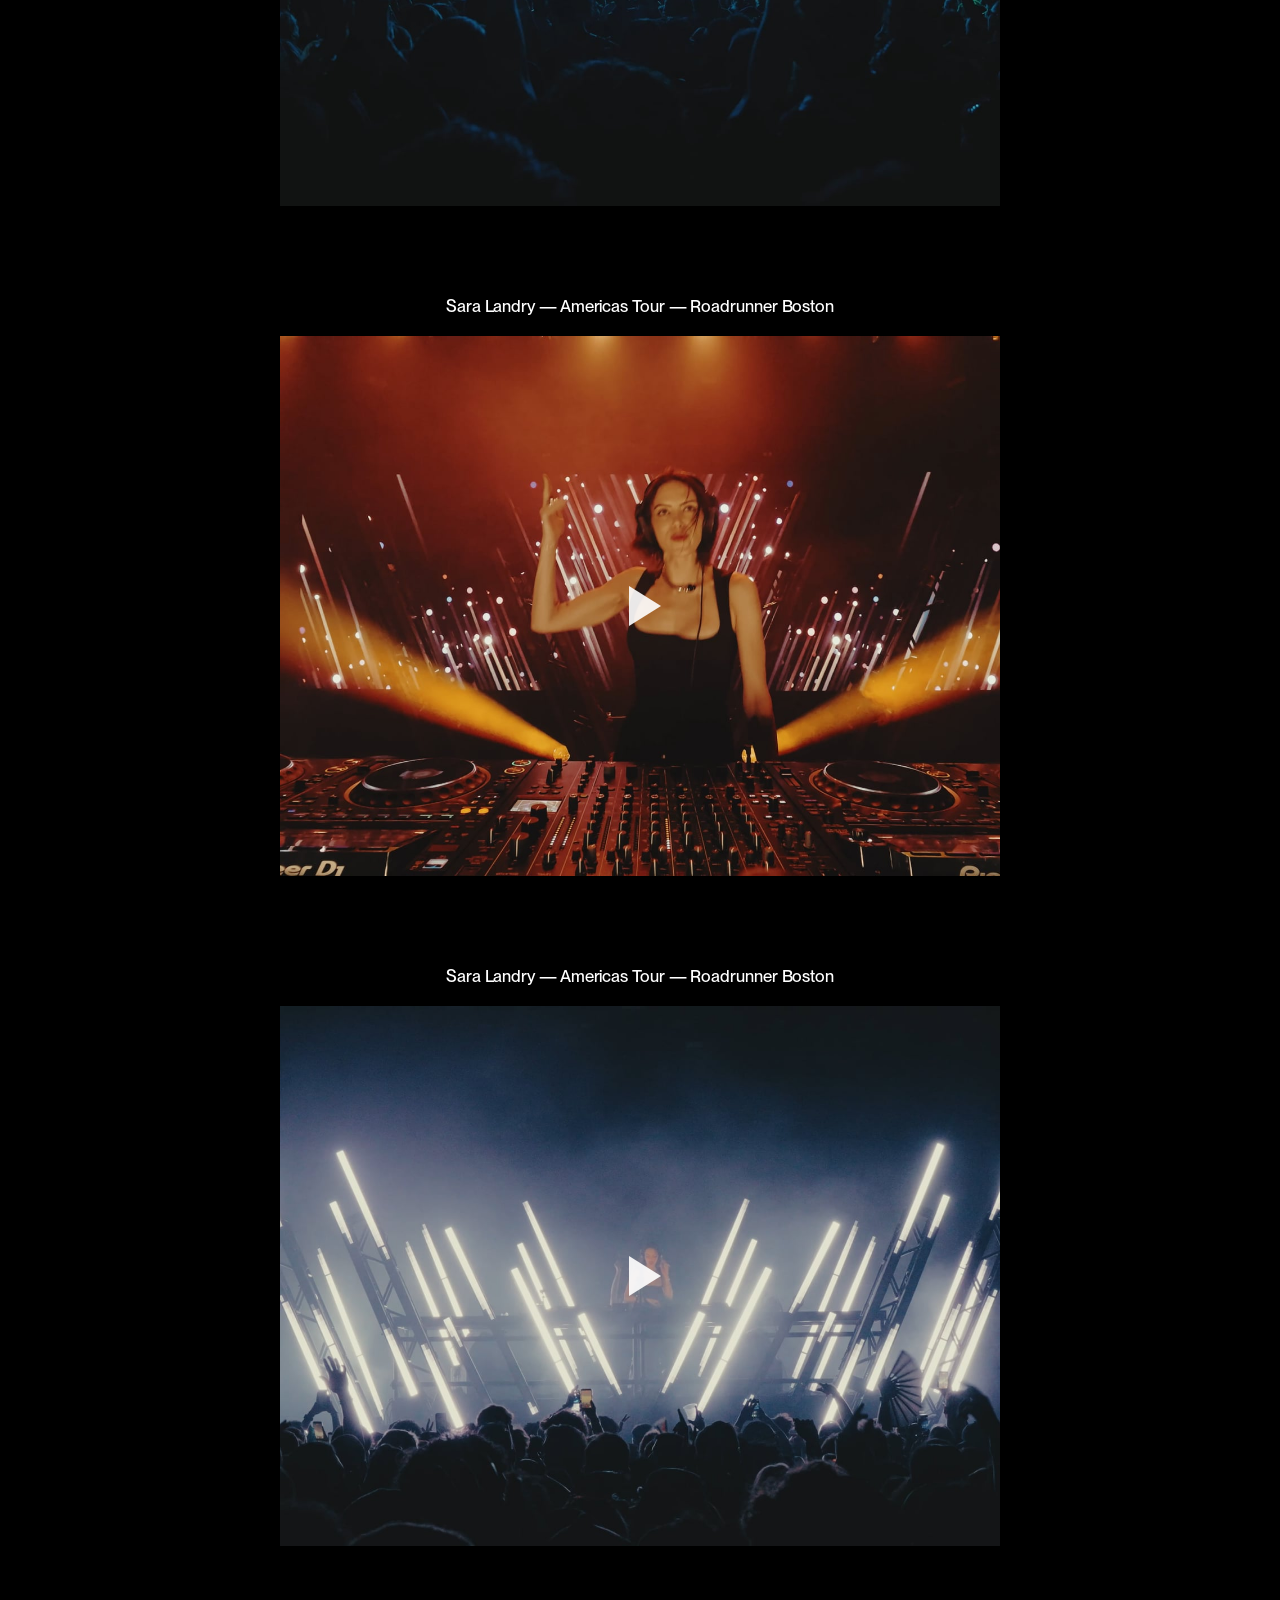
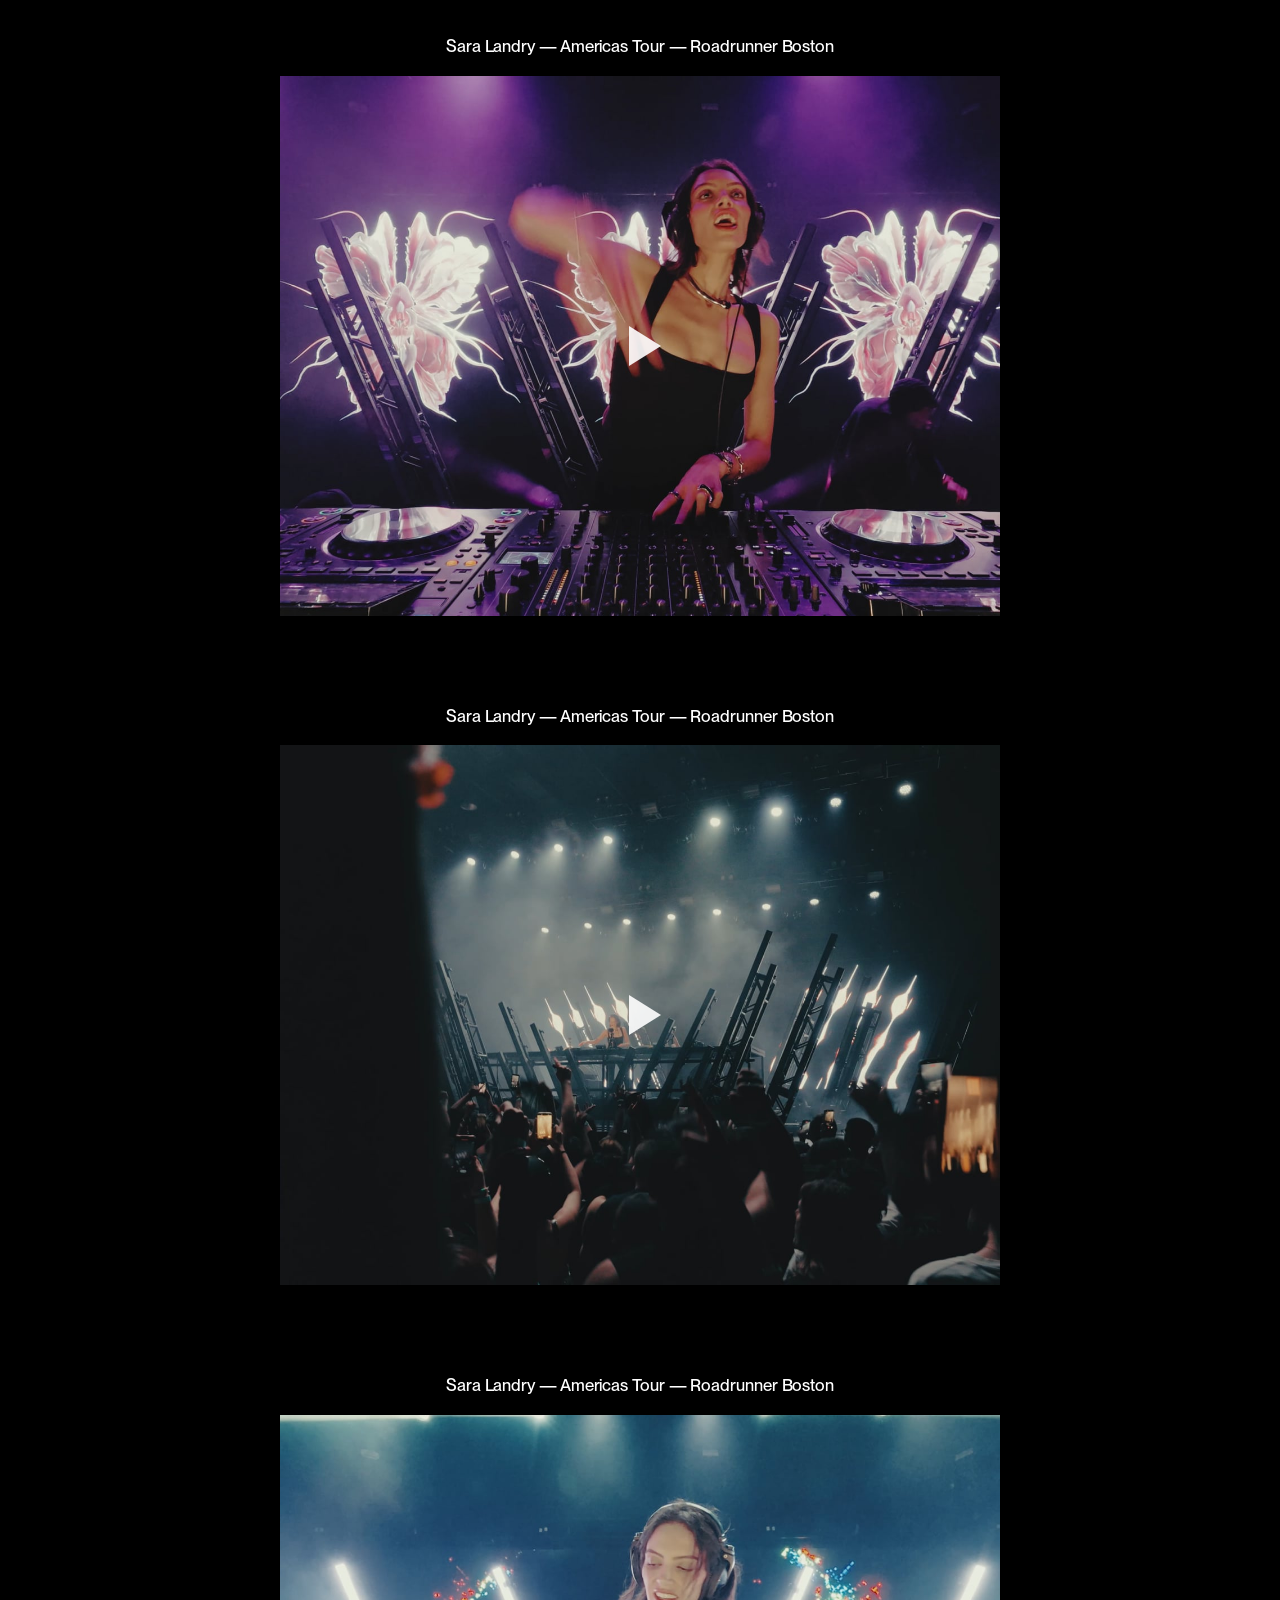
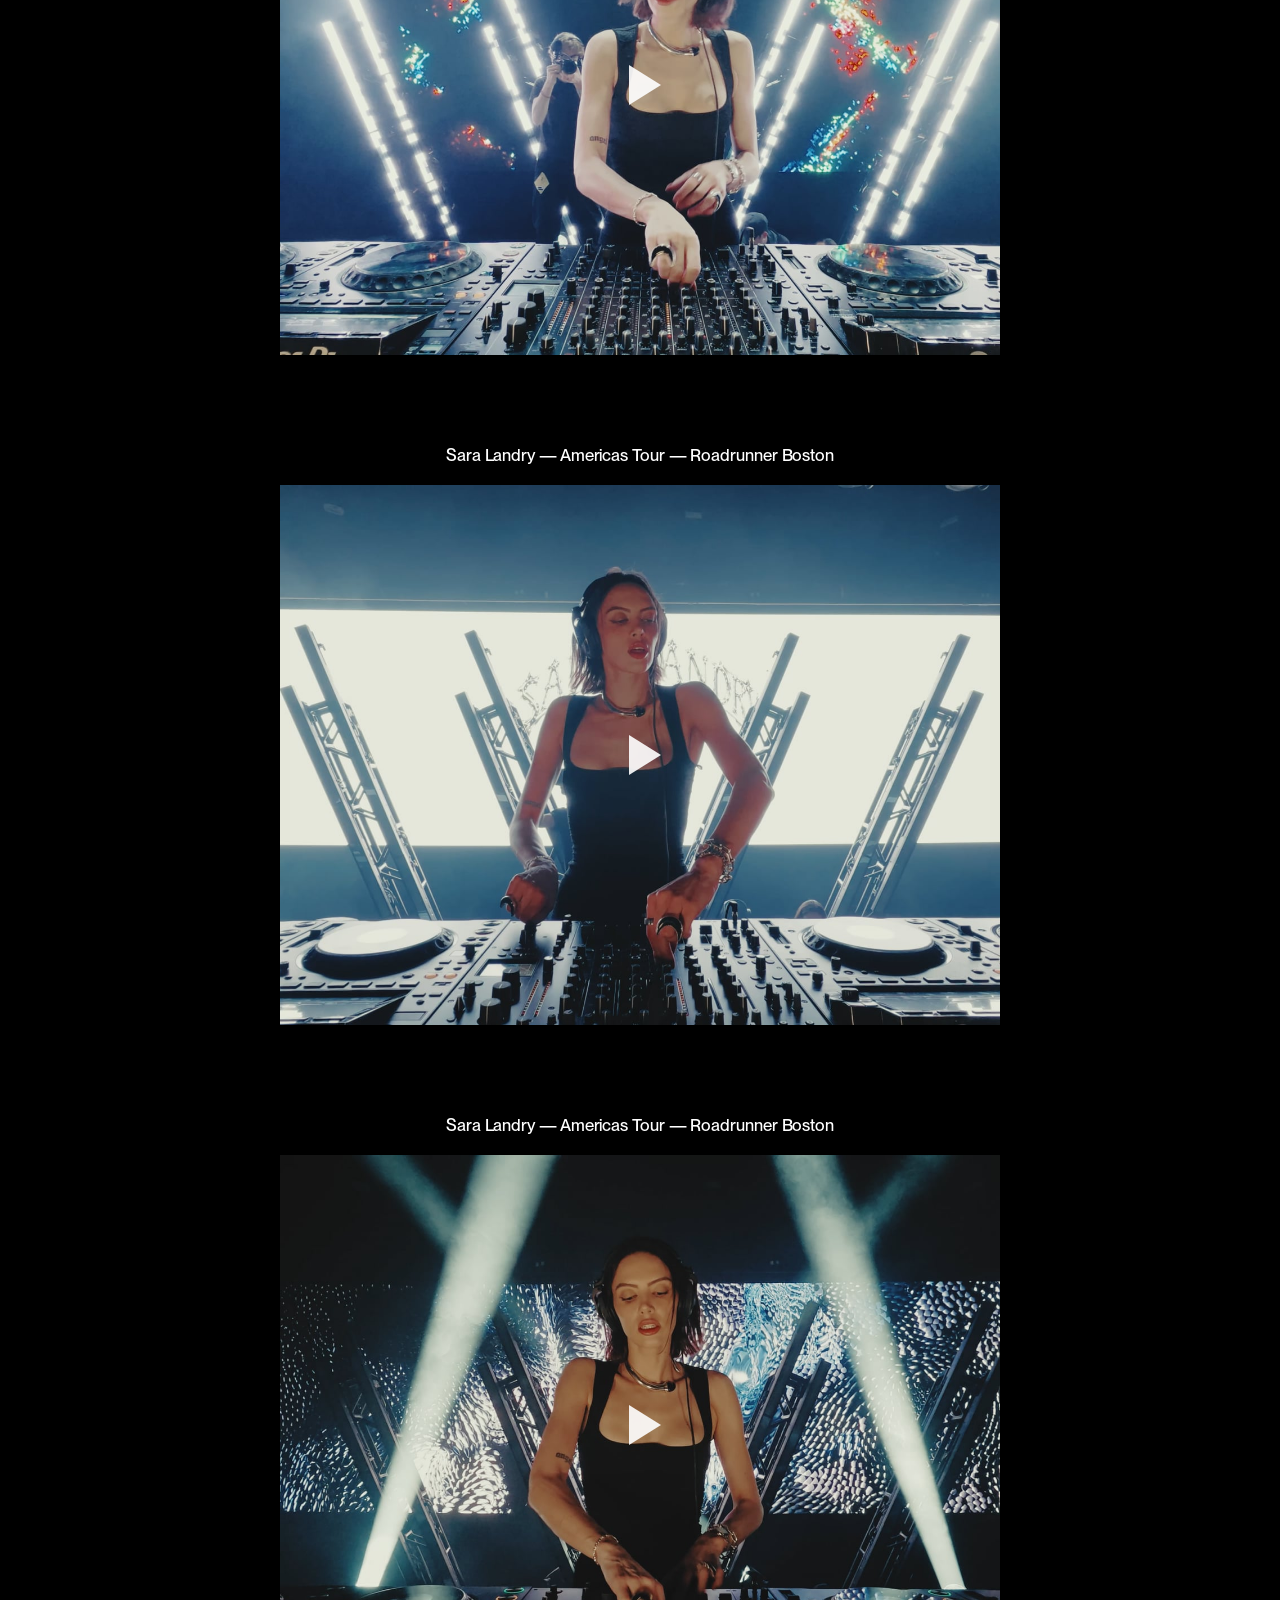
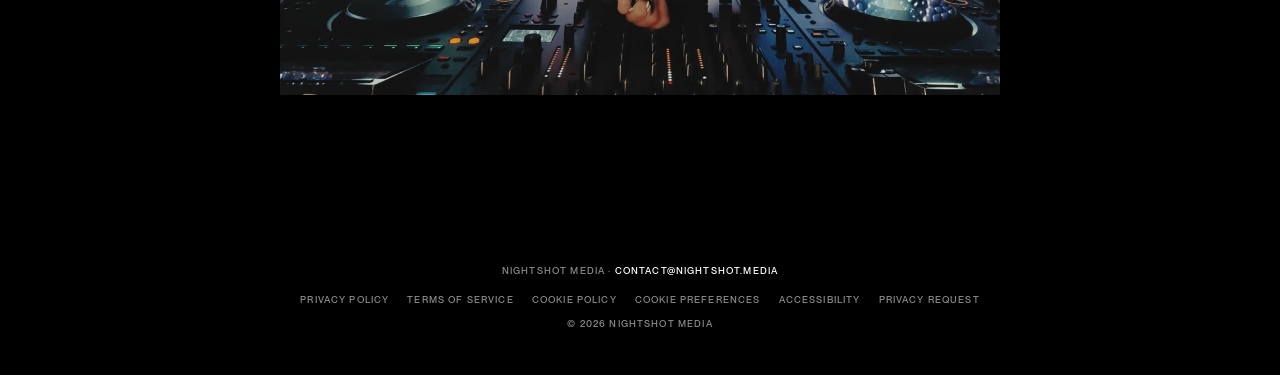
==== commit f3608608: "Home page: remaining Sara Landry clips follow the Recent Work order Co-Authored-By: Claude Sonnet 5." ====
--- a/index.html
+++ b/index.html
@@ -109,8 +109,22 @@
 
   <article class="project">
     <h2>Sara Landry — Americas Tour — Roadrunner Boston</h2>
+    <div class="video" data-video="https://player.vimeo.com/video/1249391377" data-title="Sara Landry — Americas Tour — Roadrunner Boston">
+      <button type="button" class="video-play" aria-label="Play video: Sara Landry — Americas Tour — Roadrunner Boston"><img src="images/sara-landry-05.jpg?v=20261124b" alt=""><span class="play" aria-hidden="true"></span></button>
+    </div>
+  </article>
+
+  <article class="project">
+    <h2>Sara Landry — Americas Tour — Roadrunner Boston</h2>
     <div class="video" data-video="https://player.vimeo.com/video/1249391376" data-title="Sara Landry — Americas Tour — Roadrunner Boston">
       <button type="button" class="video-play" aria-label="Play video: Sara Landry — Americas Tour — Roadrunner Boston"><img src="images/sara-landry-03.jpg?v=20261124b" alt=""><span class="play" aria-hidden="true"></span></button>
+    </div>
+  </article>
+
+  <article class="project">
+    <h2>Sara Landry — Americas Tour — Roadrunner Boston</h2>
+    <div class="video" data-video="https://player.vimeo.com/video/1249391380" data-title="Sara Landry — Americas Tour — Roadrunner Boston">
+      <button type="button" class="video-play" aria-label="Play video: Sara Landry — Americas Tour — Roadrunner Boston"><img src="images/sara-landry-07.jpg?v=20261124b" alt=""><span class="play" aria-hidden="true"></span></button>
     </div>
   </article>
 
@@ -123,13 +137,6 @@
 
   <article class="project">
     <h2>Sara Landry — Americas Tour — Roadrunner Boston</h2>
-    <div class="video" data-video="https://player.vimeo.com/video/1249391377" data-title="Sara Landry — Americas Tour — Roadrunner Boston">
-      <button type="button" class="video-play" aria-label="Play video: Sara Landry — Americas Tour — Roadrunner Boston"><img src="images/sara-landry-05.jpg?v=20261124b" alt=""><span class="play" aria-hidden="true"></span></button>
-    </div>
-  </article>
-
-  <article class="project">
-    <h2>Sara Landry — Americas Tour — Roadrunner Boston</h2>
     <div class="video" data-video="https://player.vimeo.com/video/1249391385" data-title="Sara Landry — Americas Tour — Roadrunner Boston">
       <button type="button" class="video-play" aria-label="Play video: Sara Landry — Americas Tour — Roadrunner Boston"><img src="images/sara-landry-06.jpg?v=20261124b" alt=""><span class="play" aria-hidden="true"></span></button>
     </div>
@@ -137,8 +144,15 @@
 
   <article class="project">
     <h2>Sara Landry — Americas Tour — Roadrunner Boston</h2>
-    <div class="video" data-video="https://player.vimeo.com/video/1249391380" data-title="Sara Landry — Americas Tour — Roadrunner Boston">
-      <button type="button" class="video-play" aria-label="Play video: Sara Landry — Americas Tour — Roadrunner Boston"><img src="images/sara-landry-07.jpg?v=20261124b" alt=""><span class="play" aria-hidden="true"></span></button>
+    <div class="video" data-video="https://player.vimeo.com/video/1249391378" data-title="Sara Landry — Americas Tour — Roadrunner Boston">
+      <button type="button" class="video-play" aria-label="Play video: Sara Landry — Americas Tour — Roadrunner Boston"><img src="images/sara-landry-09.jpg?v=20261124b" alt=""><span class="play" aria-hidden="true"></span></button>
+    </div>
+  </article>
+
+  <article class="project">
+    <h2>Sara Landry — Americas Tour — Roadrunner Boston</h2>
+    <div class="video" data-video="https://player.vimeo.com/video/1249391375" data-title="Sara Landry — Americas Tour — Roadrunner Boston">
+      <button type="button" class="video-play" aria-label="Play video: Sara Landry — Americas Tour — Roadrunner Boston"><img src="images/sara-landry-11.jpg?v=20261124b" alt=""><span class="play" aria-hidden="true"></span></button>
     </div>
   </article>
 
@@ -151,22 +165,8 @@
 
   <article class="project">
     <h2>Sara Landry — Americas Tour — Roadrunner Boston</h2>
-    <div class="video" data-video="https://player.vimeo.com/video/1249391378" data-title="Sara Landry — Americas Tour — Roadrunner Boston">
-      <button type="button" class="video-play" aria-label="Play video: Sara Landry — Americas Tour — Roadrunner Boston"><img src="images/sara-landry-09.jpg?v=20261124b" alt=""><span class="play" aria-hidden="true"></span></button>
-    </div>
-  </article>
-
-  <article class="project">
-    <h2>Sara Landry — Americas Tour — Roadrunner Boston</h2>
     <div class="video" data-video="https://player.vimeo.com/video/1249391369" data-title="Sara Landry — Americas Tour — Roadrunner Boston">
       <button type="button" class="video-play" aria-label="Play video: Sara Landry — Americas Tour — Roadrunner Boston"><img src="images/sara-landry-10.jpg?v=20261124b" alt=""><span class="play" aria-hidden="true"></span></button>
-    </div>
-  </article>
-
-  <article class="project">
-    <h2>Sara Landry — Americas Tour — Roadrunner Boston</h2>
-    <div class="video" data-video="https://player.vimeo.com/video/1249391375" data-title="Sara Landry — Americas Tour — Roadrunner Boston">
-      <button type="button" class="video-play" aria-label="Play video: Sara Landry — Americas Tour — Roadrunner Boston"><img src="images/sara-landry-11.jpg?v=20261124b" alt=""><span class="play" aria-hidden="true"></span></button>
     </div>
   </article>
 </div>
